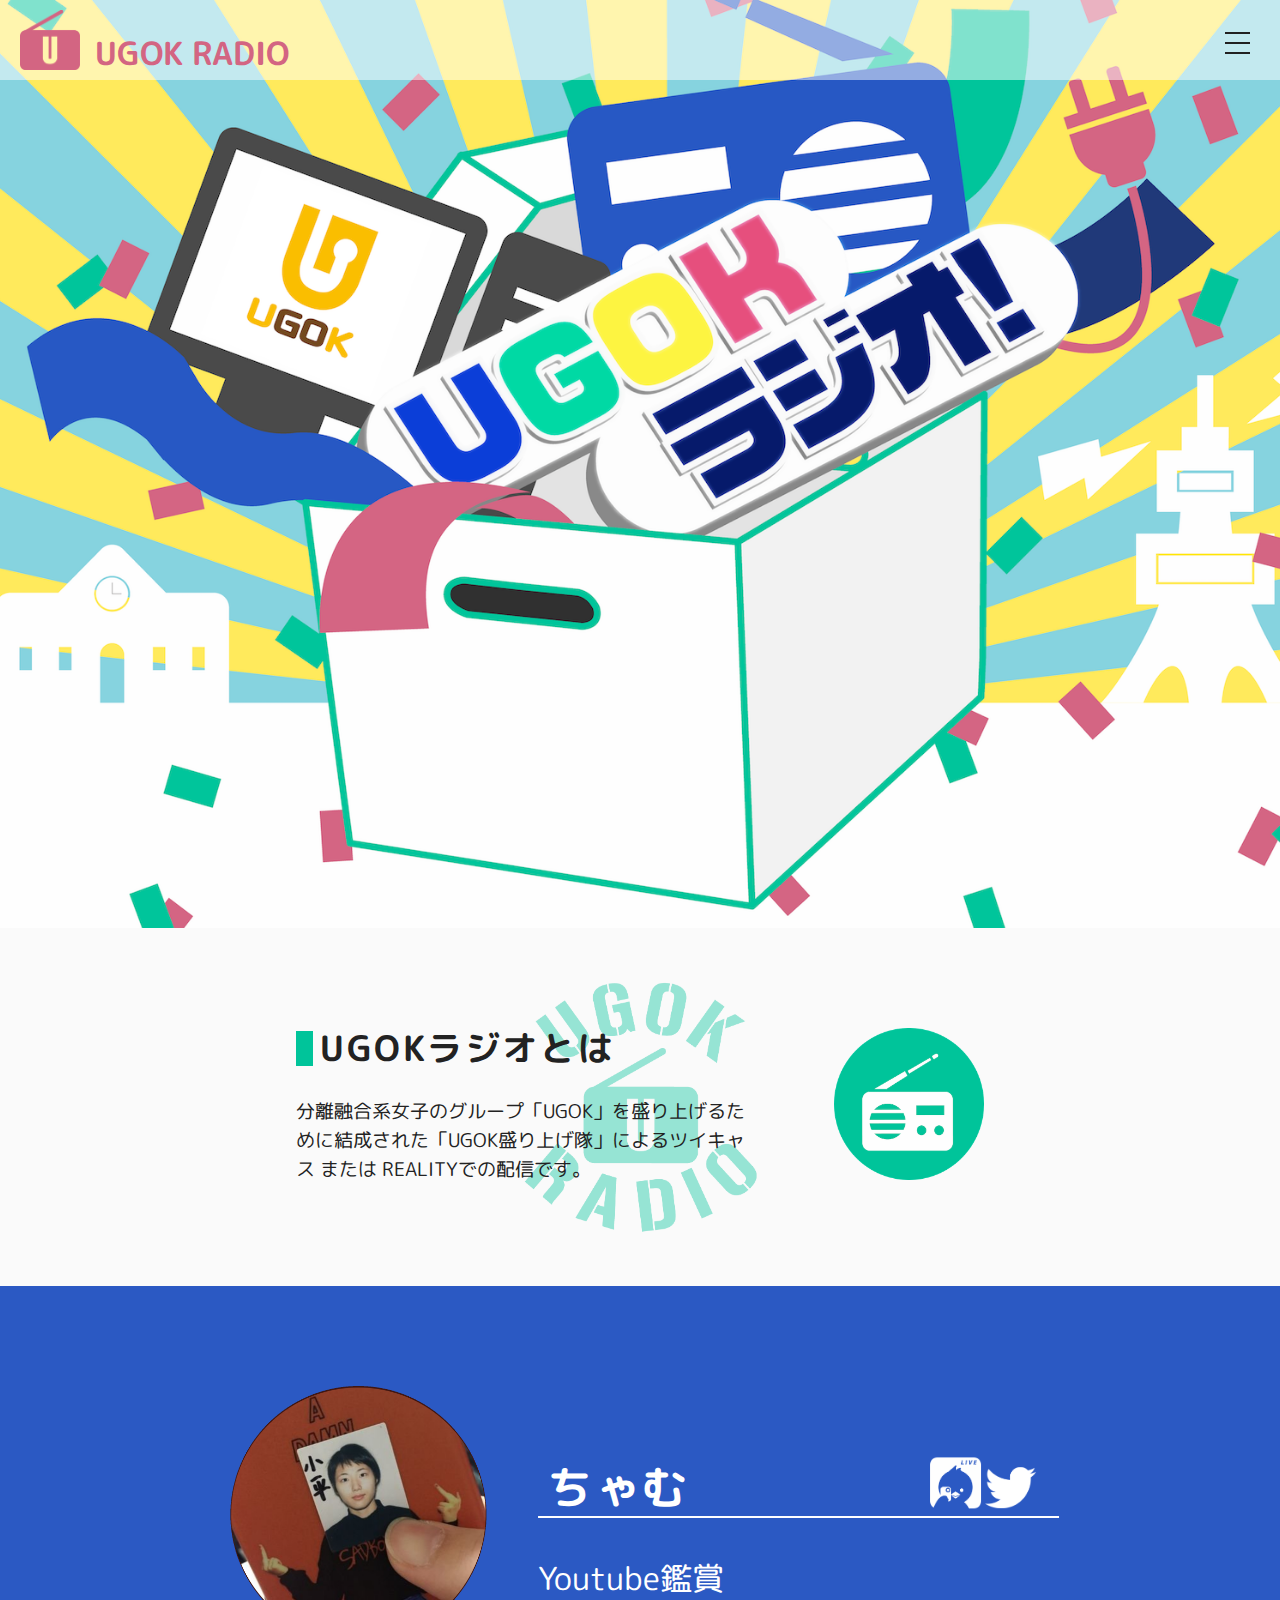
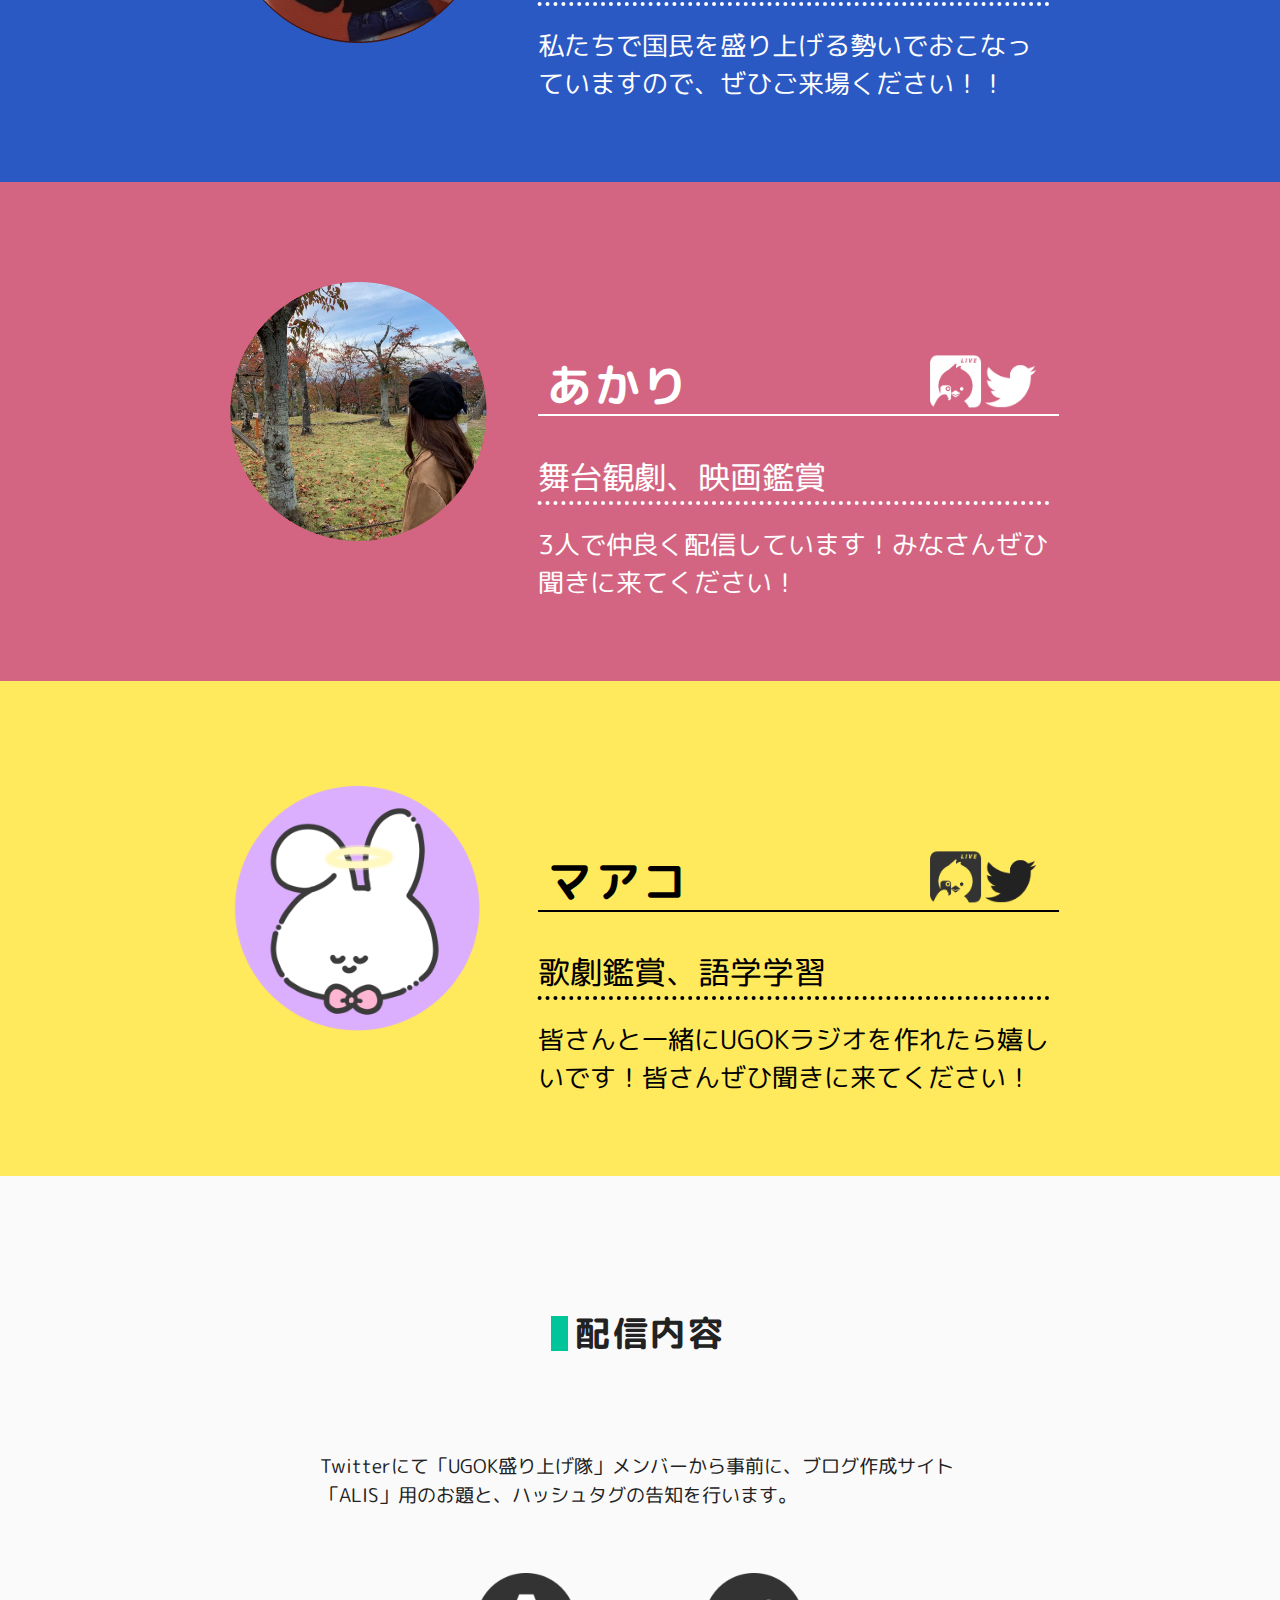
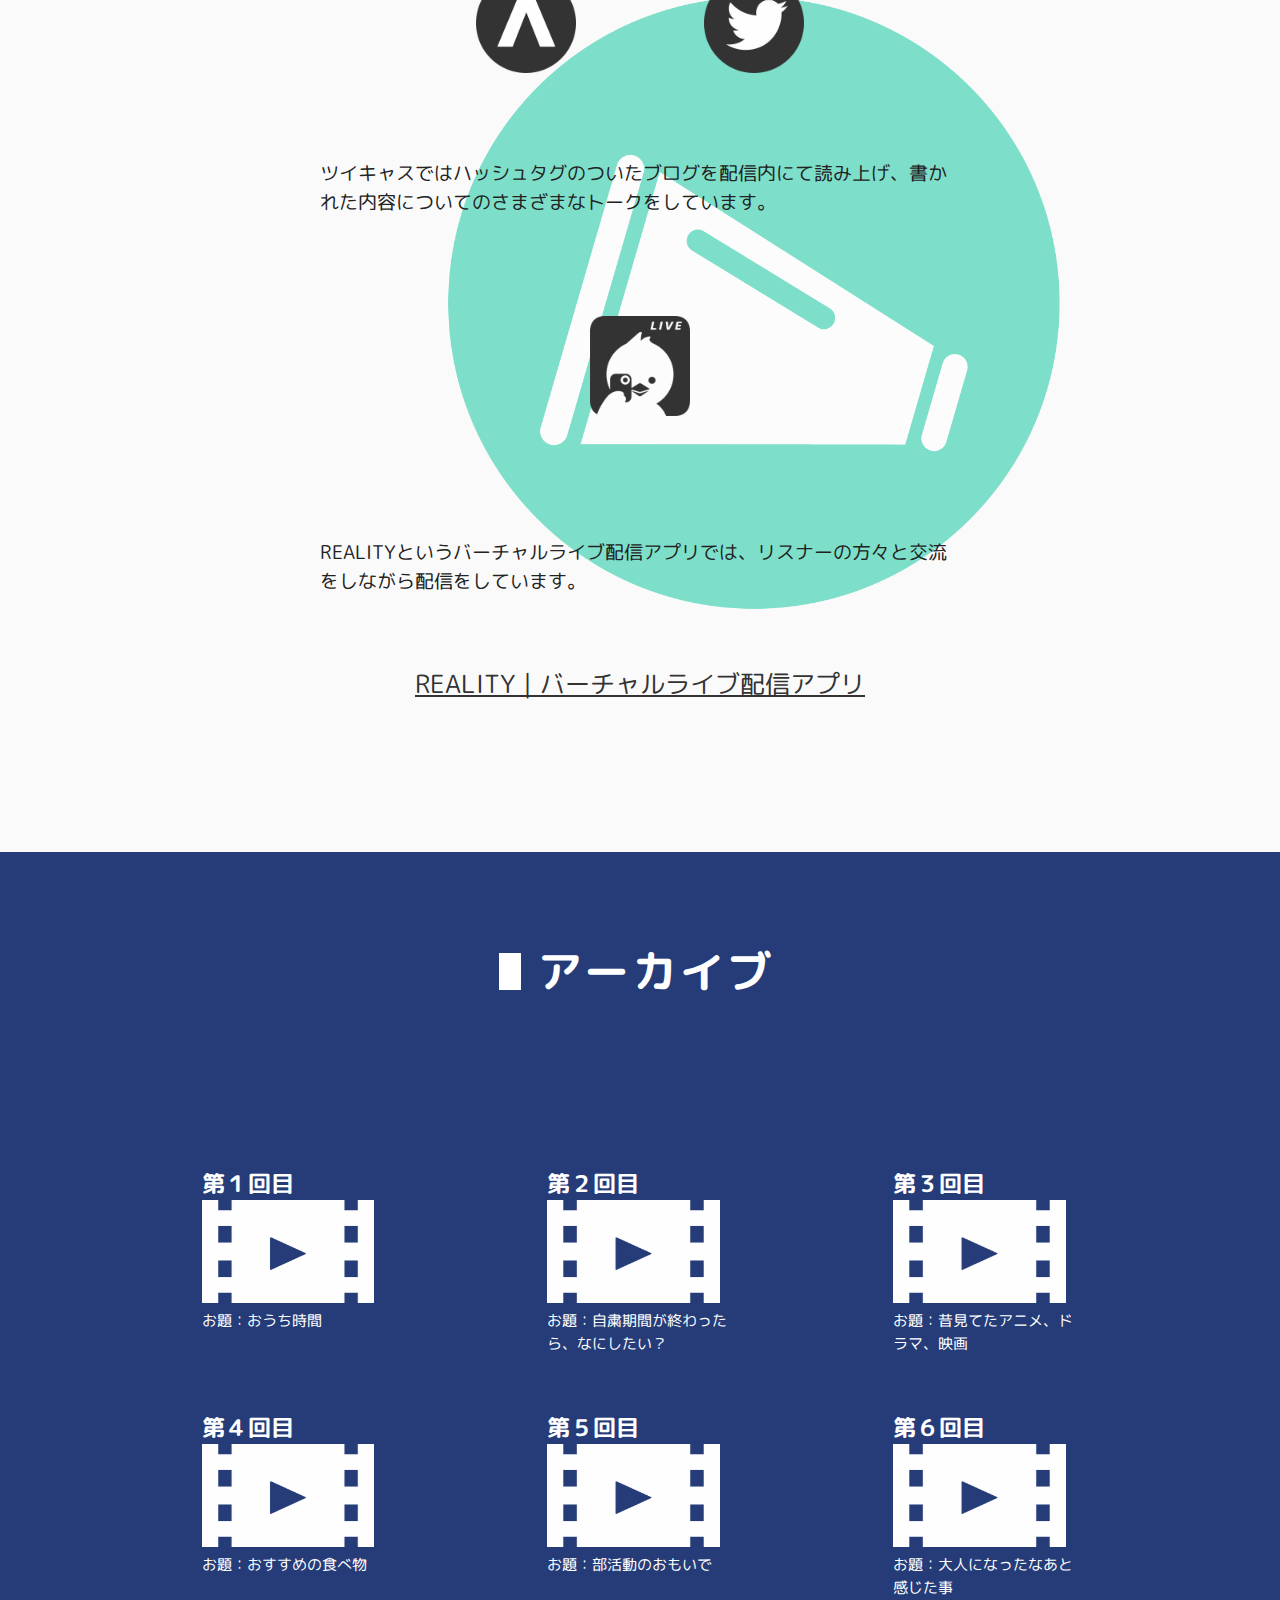
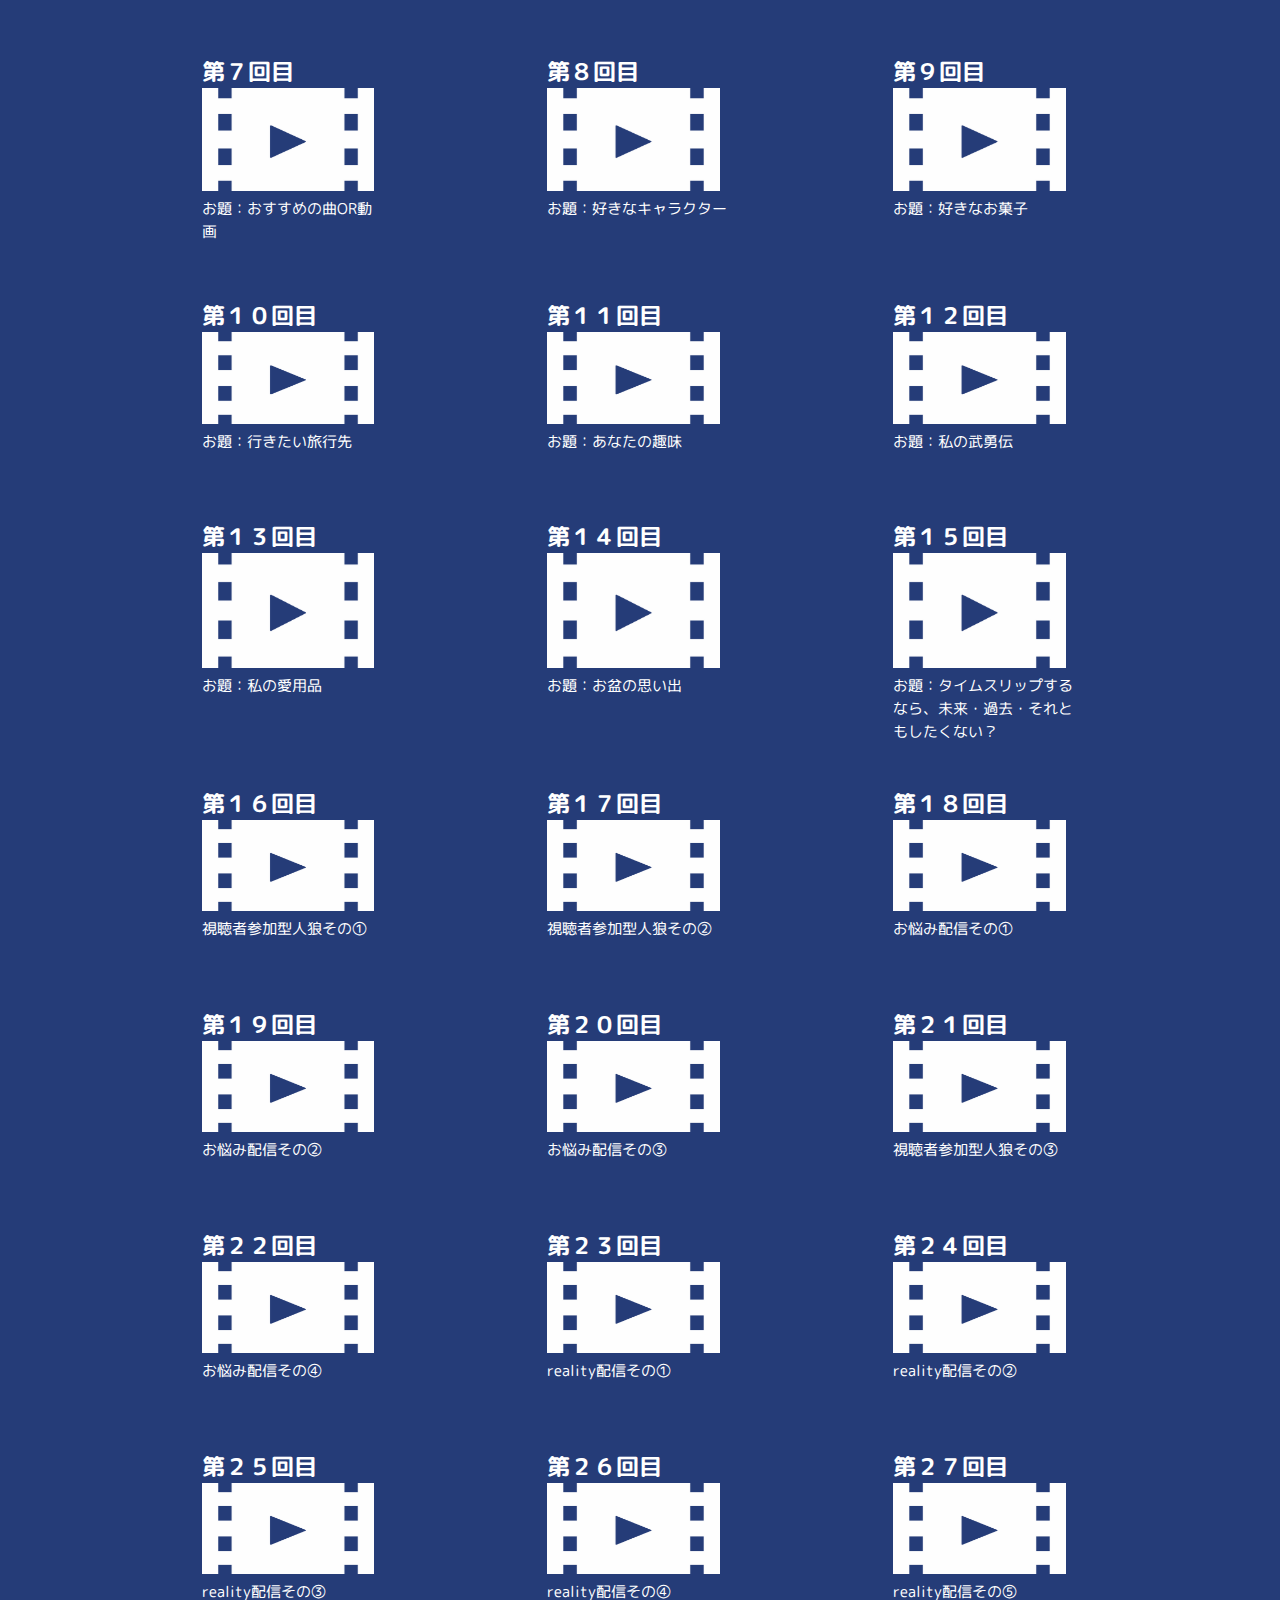
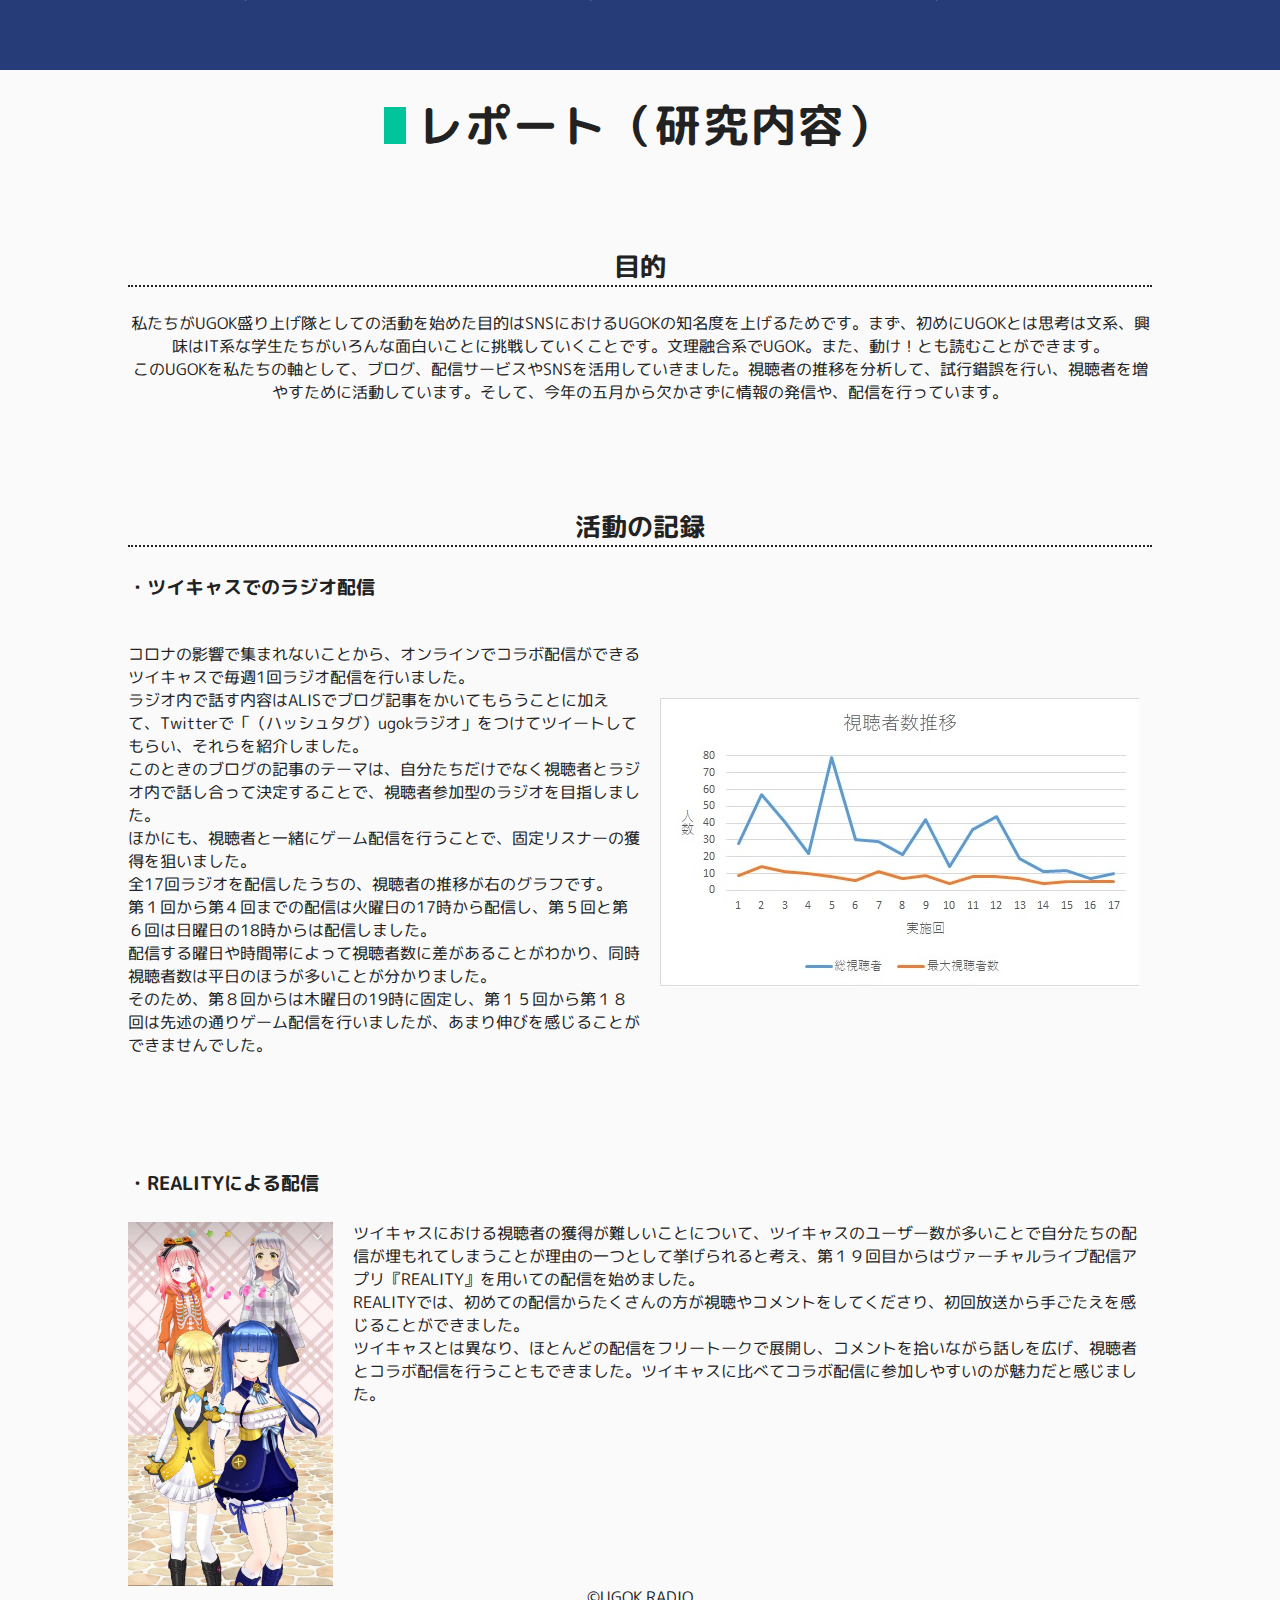
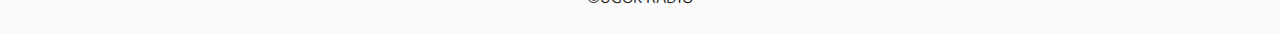
==== ugok-radio/index.html @ ed125e03 "ラジオいれます！" ====
<!DOCTYPE html>
<html>

<head>
    <title>UGOK RADIO</title>
    <meta charset="UTF-8">
    <meta name="viewport" content="width=device-width, initial-scale=1">
    <link rel="stylesheet" href="css/style.css">
</head>

<body>
    <div class="top">

        <header class="page-header" id="head">
            <nav id="hamnav">
                <ul class="hamul">
                    <li class="hamli"><a href="#what" name="what" id="hamone">UGOKラジオとは</a></li>
                    <li class="hamli"><a href="#member" name="member" id="hamtwo">自己紹介</a></li>
                    <li class="hamli"> <a href="#contents" name="contents" id="hamthree">配信内容</a></li>
                    <li class="hamli"><a href="#archive" name="archive" id="hamfour">アーカイブ</a></li>
                    <li class="hamli"><a href="#report" name="report" id="report">レポート（研究内容）</a></li>
                </ul>
            </nav>
            <div class="hamburger" id="js_hamburger">
                <span class="hamburger_line hamburger_line1"></span>
                <span class="hamburger_line hamburger_line2"></span>
                <span class="hamburger_line hamburger_line3"></span>
            </div>


            <div class="logo"><img src="img/logo_u_pink.png" alt="UGOK RADIOアイコン"></div>
            <h1>UGOK RADIO</h1>
        </header>

    </div>

    <main>
        <div class="what" id="what">
            <div class="what_fcontainer">
                <div class="what_item">
                    <h2>UGOKラジオとは</h2>
                    <p>分離融合系女子のグループ「UGOK」を盛り上げるために結成された「UGOK盛り上げ隊」によるツイキャス または REALITYでの配信です。</p>
                </div>
                <a href="https://twitcasting.tv/ugok_radio" target="_blank">
                    <img src="img/radioicon.png">
                </a>
            </div>
        </div>

        <div class="member" id="member">

            <div class="chamu intro">
                <img class="icon" src="img/icon_chamu.png">
                <h2 class="name">ちゃむ</h2>
                <a href="https://twitcasting.tv/chamcham_0115/"><img class="twicasicon" src="img/twicasicon_white.png"></a>
                <a href="https://twitter.com/chamcham_0115"><img class="twittericon" src="img/twittericon_white.png"></a>
                <div class="hoby">Youtube鑑賞</div>
                <div class="word">
                    私たちで国民を盛り上げる勢いでおこなっていますので、ぜひご来場ください！！
                </div>
            </div>

            <div class="akari intro">
                <img class="icon" src="img/icon_akari.png">
                <h2 class="name">あかり</h2>
                <a href="https://twitcasting.tv/ugok_ringo"><img class="twicasicon" src="img/twicasicon_white.png"></a>
                <a href="https://twitter.com/ugok_ringo"><img class="twittericon" src="img/twittericon_white.png"></a>
                <div class="hoby">舞台観劇、映画鑑賞</div>
                <div class="word">
                    3人で仲良く配信しています！みなさんぜひ聞きに来てください！
                </div>
            </div>

            <div class="maako intro">
                <img class="icon" src="img/icon_maako.png">
                <h2 class="name">マアコ</h2>
                <a href="https://twitcasting.tv/77ugok"><img class="twicasicon" src="img/twicasicon_black.png"></a>
                <a href="https://twitter.com/77ugok"><img class="twittericon" src="img/twittericon_black.png"></a>
                <div class="hoby">歌劇鑑賞、語学学習</div>
                <div class="word">
                    皆さんと一緒にUGOKラジオを作れたら嬉しいです！皆さんぜひ聞きに来てください！
                </div>
            </div>

        </div>

        <div class="contents" id="contents">
            <h2>配信内容</h2>
            <p>
                Twitterにて「UGOK盛り上げ隊」メンバーから事前に、ブログ作成サイト「ALIS」用のお題と、ハッシュタグの告知を行います。
            </p>
            <div class="contants_f">
                <a href="https://alis.to/" target="_blank">
                    <img src="img/alisicon.png">
                </a>
                <a href="https://twitter.com/ugok_radio?s=20" target="_blank">
                    <img src="img/twittericon_round.png">
                </a>
            </div>
            <p>
                ツイキャスではハッシュタグのついたブログを配信内にて読み上げ、書かれた内容についてのさまざまなトークをしています。
            </p>
            <div class="contants_item">
                <a href="https://twitcasting.tv/ugok_radio" target="_blank">
                    <img src="img/twicasicon_black.png">
                </a>
            </div>
            <p>REALITYというバーチャルライブ配信アプリでは、リスナーの方々と交流をしながら配信をしています。</p>
            <div class="reality">
                <a href="https://reality.app/" target="_blank">REALITY｜バーチャルライブ配信アプリ</a>
            </div>
        </div>

        <!--ここからアーカイブ-->
        <div class="archive" id="archive">
            <div class="archive_h2_warp">
                <h2>アーカイブ</h2>
            </div>

            <div class="archive_container">
                <div class="archive_item">
                    <h4>第１回目</h4>
                    <a href="https://twitcasting.tv/chamcham_0115/movie/612233935" target="_blank" rel="noopener"><img src="img/archive.png"></a>
                    <p>お題：おうち時間</p>
                </div>
                <div class="archive_item">
                    <h4>第２回目</h4>
                    <a href="https://twitcasting.tv/chamcham_0115/movie/614172351" target="_blank" rel="noopener"><img src="img/archive.png"></a>
                    <p>お題：自粛期間が終わったら、なにしたい？</p>
                </div>
                <div class="archive_item">
                    <h4>第３回目</h4>
                    <a href="https://twitcasting.tv/chamcham_0115/movie/616013643" target="_blank" rel="noopener"><img src="img/archive.png"></a>
                    <p>お題：昔見てたアニメ、ドラマ、映画</p>
                </div>
            </div>

            <div class="archive_container">
                <div class="archive_item">
                    <h4>第４回目</h4>
                    <a href="https://twitcasting.tv/chamcham_0115/movie/617764414" target="_blank" rel="noopener"><img src="img/archive.png"></a>
                    <p>お題：おすすめの食べ物</p>
                </div>
                <div class="archive_item">
                    <h4>第５回目</h4>
                    <a href="https://twitcasting.tv/chamcham_0115/movie/620573010" target="_blank" rel="noopener"><img src="img/archive.png"></a>
                    <p>お題：部活動のおもいで</p>
                </div>
                <div class="archive_item">
                    <h4>第６回目</h4>
                    <a href="https://twitcasting.tv/chamcham_0115/movie/622145153" target="_blank" rel="noopener"><img src="img/archive.png"></a>
                    <p>お題：大人になったなあと感じた事</p>
                </div>
            </div>

            <div class="archive_container">
                <div class="archive_item">
                    <h4>第７回目</h4>
                    <a href="https://twitcasting.tv/chamcham_0115/movie/624434124" target="_blank" rel="noopener"><img src="img/archive.png"></a>
                    <p>お題：おすすめの曲OR動画</p>
                </div>
                <div class="archive_item">
                    <h4>第８回目</h4>
                    <a href="https://twitcasting.tv/chamcham_0115/movie/625877665" target="_blank" rel="noopener"><img src="img/archive.png"></a>
                    <p>お題：好きなキャラクター</p>
                </div>
                <div class="archive_item">
                    <h4>第９回目</h4>
                    <a href="https://twitcasting.tv/ugok_radio/movie/627305973" target="_blank" rel="noopener"><img src="img/archive.png"></a>
                    <p>お題：好きなお菓子</p>
                </div>
            </div>

            <div class="archive_container">
                <div class="archive_item">
                    <h4>第１０回目</h4>
                    <a href="https://twitcasting.tv/ugok_radio/movie/628722956" target="_blank" rel="noopener"><img src="img/archive.png"></a>
                    <p>お題：行きたい旅行先</p>
                </div>
                <div class="archive_item">
                    <h4>第１１回目</h4>
                    <a href="https://twitcasting.tv/ugok_radio/movie/630120996" target="_blank" rel="noopener"><img src="img/archive.png"></a>
                    <p>お題：あなたの趣味</p>
                </div>
                <div class="archive_item">
                    <h4>第１２回目</h4>
                    <a href="https://twitcasting.tv/ugok_radio/movie/631556213" target="_blank" rel="noopener"><img src="img/archive.png"></a>
                    <p>お題：私の武勇伝</p>
                </div>
            </div>

            <div class="archive_container">
                <div class="archive_item">
                    <h4>第１３回目</h4>
                    <a href="https://twitcasting.tv/ugok_radio/movie/632964926" target="_blank" rel="noopener"><img src="img/archive.png"></a>
                    <p>お題：私の愛用品</p>
                </div>
                <div class="archive_item">
                    <h4>第１４回目</h4>
                    <a href="https://twitcasting.tv/ugok_radio/movie/634448737" target="_blank" rel="noopener"><img src="img/archive.png"></a>
                    <p>お題：お盆の思い出</p>
                </div>
                <div class="archive_item">
                    <h4>第１５回目</h4>
                    <a href="https://twitcasting.tv/ugok_radio/movie/635870298" target="_blank" rel="noopener"><img src="img/archive.png"></a>
                    <p>お題：タイムスリップするなら、未来・過去・それともしたくない？</p>
                </div>
            </div>
            <div class="archive_container">
                <div class="archive_item">
                    <h4>第１６回目</h4>
                    <a href="https://twitcasting.tv/ugok_radio/movie/637216272" target="_blank" rel="noopener"><img src="img/archive.png"></a>
                    <p>視聴者参加型人狼その①</p>
                </div>
                <div class="archive_item">
                    <h4>第１７回目</h4>
                    <a href="https://twitcasting.tv/ugok_radio/movie/637220965" target="_blank" rel="noopener"><img src="img/archive.png"></a>
                    <p>視聴者参加型人狼その②</p>
                </div>
                <div class="archive_item">
                    <h4>第１８回目</h4>
                    <a href="https://twitcasting.tv/ugok_radio/movie/638537125" target="_blank" rel="noopener"><img src="img/archive.png"></a>
                    <p>お悩み配信その①</p>
                </div>
            </div>
            <div class="archive_container">
                <div class="archive_item">
                    <h4>第１９回目</h4>
                    <a href="https://twitcasting.tv/ugok_radio/movie/638538210" target="_blank" rel="noopener"><img src="img/archive.png"></a>
                    <p>お悩み配信その②</p>
                </div>
                <div class="archive_item">
                    <h4>第２０回目</h4>
                    <a href="https://twitcasting.tv/ugok_radio/movie/638539300" target="_blank" rel="noopener"><img src="img/archive.png"></a>
                    <p>お悩み配信その③</p>
                </div>
                <div class="archive_item">
                    <h4>第２１回目</h4>
                    <a href="https://twitcasting.tv/ugok_radio/movie/639832886" target="_blank" rel="noopener"><img src="img/archive.png"></a>
                    <p>視聴者参加型人狼その③</p>
                </div>
            </div>
            <div class="archive_container">
                <div class="archive_item">
                    <h4>第２２回目</h4>
                    <a href="https://twitcasting.tv/ugok_radio/movie/639834279" target="_blank" rel="noopener"><img src="img/archive.png"></a>
                    <p>お悩み配信その④</p>
                </div>
                <div class="archive_item">
                    <h4>第２３回目</h4>
                    <a href="https://twitcasting.tv/ugok_radio/movie/642396429" target="_blank" rel="noopener"><img src="img/archive.png"></a>
                    <p>reality配信その①</p>
                </div>
                <div class="archive_item">
                    <h4>第２４回目</h4>
                    <a href="https://twitcasting.tv/ugok_radio/movie/642429434" target="_blank" rel="noopener"><img src="img/archive.png"></a>
                    <p>reality配信その②</p>
                </div>
            </div>
            <div class="archive_container">
                <div class="archive_item">
                    <h4>第２５回目</h4>
                    <a href="https://twitcasting.tv/ugok_radio/movie/642432511" target="_blank" rel="noopener"><img src="img/archive.png"></a>
                    <p>reality配信その③</p>
                </div>
                <div class="archive_item">
                    <h4>第２６回目</h4>
                    <a href="https://twitcasting.tv/ugok_radio/movie/644932415" target="_blank" rel="noopener"><img src="img/archive.png"></a>
                    <p>reality配信その④</p>
                </div>
                <div class="archive_item">
                    <h4>第２７回目</h4>
                    <a href="https://twitcasting.tv/ugok_radio/movie/644935510" target="_blank" rel="noopener"><img src="img/archive.png"></a>
                    <p>reality配信その⑤</p>
                </div>
            </div>
            <!--ここからアーカイブ追加-->
            <!--
      <div class="archive_container">
        <div class="archive_item">
          <h4>第n回目</h4>
          <a href="アーカイブのURL"　target="_blank" rel="noopener"><img src="img/archive.png"></a>
          <p>お題：お題名</p>
          <h4>第n+1回目</h4>
          <a href="アーカイブのURL"　target="_blank" rel="noopener"><img src="img/archive.png"></a>
          <p>お題：お題名</p>
        </div>
				-->
            <!--アーカイブ３つ毎に<div class="archive_container"></div>で囲う-->

        </div>


        <div class="report" id="report">
            <div class="report_item"><h2>レポート（研究内容）</h2>
            </div>

        <h3>目的</h3>
        <p class="mokuteki">私たちがUGOK盛り上げ隊としての活動を始めた目的はSNSにおけるUGOKの知名度を上げるためです。まず、初めにUGOKとは思考は文系、興味はIT系な学生たちがいろんな面白いことに挑戦していくことです。文理融合系でUGOK。また、動け！とも読むことができます。<br>このUGOKを私たちの軸として、ブログ、配信サービスやSNSを活用していきました。視聴者の推移を分析して、試行錯誤を行い、視聴者を増やすために活動しています。そして、今年の五月から欠かさずに情報の発信や、配信を行っています。</p>
        
        <h3>活動の記録</h3>
        <div class="kiroku_1">
        <h4>・ツイキャスでのラジオ配信</h4>
        <p class="tuikyashu">コロナの影響で集まれないことから、オンラインでコラボ配信ができるツイキャスで毎週1回ラジオ配信を行いました。<br>ラジオ内で話す内容はALISでブログ記事をかいてもらうことに加えて、Twitterで「（ハッシュタグ）ugokラジオ」をつけてツイートしてもらい、それらを紹介しました。<br>このときのブログの記事のテーマは、自分たちだけでなく視聴者とラジオ内で話し合って決定することで、視聴者参加型のラジオを目指しました。<br>ほかにも、視聴者と一緒にゲーム配信を行うことで、固定リスナーの獲得を狙いました。<br>全17回ラジオを配信したうちの、視聴者の推移が右のグラフです。<br>第１回から第４回までの配信は火曜日の17時から配信し、第５回と第６回は日曜日の18時からは配信しました。<br>配信する曜日や時間帯によって視聴者数に差があることがわかり、同時視聴者数は平日のほうが多いことが分かりました。<br>そのため、第８回からは木曜日の19時に固定し、第１５回から第１８回は先述の通りゲーム配信を行いましたが、あまり伸びを感じることができませんでした。
</p>
<img class="graph" src="img/%E8%A6%96%E8%81%B4%E8%80%85%E6%95%B0%E6%8E%A8%E7%A7%BB.jpg">
        </div>    
        
        <div class="kiroku_2">
        <h4>・REALITYによる配信</h4>
            <img class="avatar" src="img/Reality.jpg">
        <p>ツイキャスにおける視聴者の獲得が難しいことについて、ツイキャスのユーザー数が多いことで自分たちの配信が埋もれてしまうことが理由の一つとして挙げられると考え、第１９回目からはヴァーチャルライブ配信アプリ『REALITY』を用いての配信を始めました。<br>REALITYでは、初めての配信からたくさんの方が視聴やコメントをしてくださり、初回放送から手ごたえを感じることができました。<br>ツイキャスとは異なり、ほとんどの配信をフリートークで展開し、コメントを拾いながら話しを広げ、視聴者とコラボ配信を行うこともできました。ツイキャスに比べてコラボ配信に参加しやすいのが魅力だと感じました。</p>
            </div>
    </div>
    </main>

    <footer>©UGOK RADIO</footer>

    <script src="js/hamburgerMenu.js"></script>
</body>

</html>
---- ugok-radio/css/style.css ----
@charset "UTF-8";
@import url('https://fonts.googleapis.com/css2?family=M+PLUS+Rounded+1c:wght@400&display=swap');

body {
  width: 100%;
  padding: 0;
  margin: 0;
  background-color: #fafafa;
  overflow-x: hidden;
  font-family: 'M PLUS Rounded 1c', sans-serif;
  color: #222;
}

header {
  display: fixed;
  left: 0;
  top: 0;
  width: 100%;
  height: 80px;
  z-index: 400;
  background-color: rgba(255, 255, 255, .5);
}

#hamnav {
  position: fixed;
  right: -320px;
  top: 0;
  width: 300px;
  height: 100vh;
  padding-top: 40px;
  background-color: rgba(255, 255, 255, .8);
  transition: all .5s;
  z-index: 500;
}

.hamul {
  width: 500px;
  margin: 0;
  padding: 15px;
  list-style: none;
}

.hamli {
  padding: 0 5px;
}

.hamli a {
  display: block;
  padding: 15px 0;
  border-bottom: 1px solid #eee;
  text-decoration: none;
  color: #222;
  margin-top: 20px;
}

h1 {
  position: absolute;
  top: 30px;
  left: 95px;
  font-size: 2em;
  margin: 0;
  color: #d36582;
  z-index: 300;
}

.logo img {
  position: absolute;
  top: 0;
  left: 20px;
  width: 60px;
  height: 60px;
  padding-top: 10px;
  z-index: 200;
}

/*タブレット・スマホ用ヘッダー*/
.phone {
  display: none;
  background-color: transparent;
}



/* ハンバーガー部分記述 */


.hamburger {
  position: fixed;
  top: 13px;
  right: 0;
  padding: 0px;
  width: 50px;
  height: 50px;
  cursor: pointer;
  margin: 5px;
  transition: all .5s ease-out 0s;
  z-index: 600;
}

.hamburger_line {
  position: absolute;
  left: 0px;
  margin-top: 14px;
  width: 25px;
  height: 2px;
  transition: all .6s;
  background-color: #222;
}

.hamburger_line2 {
  margin-top: 24px;
  opacity: 1;
}

.hamburger_line3 {
  margin-top: 34px;
}

/* ハンバーガーが押されたとき */

.nav_open #hamnav {
  right: 0;
}

.nav_open .hamburger_line1 {
  top: 10px;
  transform: rotate(-45deg);
}

.nav_open .hamburger_line2 {
  opacity: 0;
  left: 30px;
}

.nav_open .hamburger_line3 {
  transform: rotate(45deg);
  top: -10px;
}

h2 {
  font-size: 3.5vw;
  letter-spacing: .2vw;
  height: 2.9vw;
  line-height: 2.9vw;
  padding-left: .2em;
  border-left: solid .5em;
}


/*UGOKラジオとは*/
.what {
  padding: 50px 100px;
  width: 60%;
  margin: 50px auto;
  background-image: url(../img/what_back.png);
  background-size: contain;
  background-position: center;
  background-repeat: no-repeat;
}

.what_item {
  width: 60%;
  margin-right: 10%;
}

.what h2 {
  margin: 0;
  margin-bottom: 30px;
  height: 2.7vw;
  line-height: 2.7vw;
  font-size: 2.7vw;
  border-color: #00c49a;
}

.what_fcontainer {
  display: flex;
  flex-wrap: nowrap;
  justify-content: center;
  align-items: center;
}

.what p {
  width: 100%;
  font-size: 1.5vw;
  margin: 15px 20px 0 0;
}

.what img {
  width: 150px;
}

.top {
  background: url(../img/top_pc.png) no-repeat center center;
  height: 928px;
  background-size: cover;
}


/*メンバー紹介*/

.intro {
  text-align: center;
}

.chamu {
  background-color: #2b59c3;
  width: 100%;
  color: white;
}

.akari {
  background-color: #d36582;
  width: 100%;
  color: white;
}

.maako {
  background-color: #ffe95c;
  width: 100%;
  color: black;
}

.twicasicon,
.twittericon {
  width: 4%;
  position: relative;
  left: 30%;
  transform: translate(-80%, -50%);
  top: -115px;
}

.twittericon {
  top: -120px;
}

.icon {
  width: 20%;
  position: relative;
  left: -20%;
  top: 100px;
  transform: translate(-10%);
}

.name {
  width: 40%;
  border-left: none;
  border-bottom: solid 2px white;
  text-align: left;
  margin: 0;
  padding-bottom: 10px;
  position: relative;
  left: 40%;
  transform: translate(5%);
  top: -80px;
}

.hoby {
  text-align: left;
  font-size: 2.5vw;
  width: 40%;
  position: relative;
  left: 50%;
  transform: translate(-20%);
  top: -100px;
  border-bottom: dotted 4px white;
}

.word {
  text-align: left;
  font-size: 2vw;
  width: 40%;
  position: relative;
  left: 50%;
  transform: translate(-20%);
  top: -80px;
}

.maako .name,
.maako .hoby {
  border-color: black;
}



/*配信内容*/
.contents {
  width: 50%;
  padding: 50px 100px;
  margin: 0 auto 30px auto;
  background-image: url(../img/contants_back.png);
  background-size: cover;
  background-position: right;
  background-repeat: no-repeat;
}

.contents h2 {
  width: 12vw;
  height: 2.7vw;
  line-height: 2.7vw;
  font-size: 2.7vw;
  margin: 90px auto 100px auto;
  border-color: #00c49a;
}

.contents p {
  width: 100%;
  font-size: 1.5vw;
  margin: 15px 20px 0 0;
}

.contents img {
  width: 100px;
}

.contants_f {
  display: flex;
  flex-wrap: nowrap;
  justify-content: center;
  align-items: center;
}

.contants_f a {
  margin: 10%;
}

.contants_item {
  text-align: center;
  padding: 100px 0;
}

.reality {
  margin: 70px 0;
  text-align: center;
}

.reality a {
  display: inline-block;
  color: #333;
  font-size: 25px;
  transition: .3s;
}

.reality img {
  width: 20px;
}

.reality a:hover {
  color: #00c49a;
}

/*アーカイブ*/
.archive {
  background-color: #253c78;
  color: #ffffff;
}

.archive_h2_warp {
  width: 22%;
  padding: 5%;
  margin: 0 34%;
}

.archive h2 {
  text-align: center;
  margin-bottom: 40%
}

.archive_container {
  display: flex;
  flex-direction: row;
  padding-bottom: 3%;
  margin-left: 9%;
  margin-right: 1%;
}

.archive_item {
  width: 30%;
}

.archive_item h4 {
  margin: 0 25%;
  font-size: 1.8vw;
}

.archive_item a {
  width: 0;
  height: 0;
  margin: 0 25%;
}

.archive_item img {
  width: 50%;
  height: 50%;
}

.archive_item img:hover {
  opacity: 0.5;
}

.archive_item p {
  margin: 0 22.5% 0 25%;
  font-size: 1.2vw;
}

/*レポート*/
.report {
    background-color: #fafafa;
    margin-right: 10%;
    margin-left: 10%;
}

.report_item {
    padding: 0 25%;
}

.report h2 {
    text-align: center;
  border-color: #00c49a;
    color: #222;
}

.report h3 {
    font-size: 2vw;
    margin-top: 10%;
    text-align: center;
    border-bottom: dotted 2px #222;
}

.report h4 {
    font-size: 1.5vw;
    color: #222;
}

.report p {
    color: #222;
}

.mokuteki {
    text-align: center;
}

.tuikyashu {
    margin-bottom:2%;
    width: 50%;
    float: left;
}

.graph {
    clear: both;
    margin: 7% 0 7% 2%;
}

.kiroku_1 {
    margin-bottom: 10%;
}

.avatar {
    margin-right: 2%;
    width: 20%;
    float: left;
}

.kiroku_2 p {
    margin-top: 0;
    margin-bottom: 2%;
    padding: 0 0 0 10%;
}


footer {
  clear: both;  
  text-align: center;
  margin: 25px;
}

@media only screen and (min-width: 320px) and (max-width: 767px) {

  /*ヘッダー部分*/
  .pc {
    display: none;
  }

  .phone {
    display: block;
  }

  #hamnav {
    width: 200px;
    height: 100vh;
  }

  .hamul {
    height: 150px;
  }

  .hamli a {
    font-size: 15px;
    line-height: 35px;
  }

  .top {
    margin-top: 0px;
    height: 300px;
  }

  .logo img {
    top: 0;
    left: 20px;
    width: 50px;
    height: 50px;
    padding-top: 10px;
  }

  h1 {
    top: 30px;
    left: 80px;
    font-size: 1.5em;
    margin: 0;
  }

  .top {
    background-image: url(../img/top_phone.png);
    height: 928px;
  }

  /*ugokラジオとは*/
  .what {
    margin: 10px auto;
  }

  .what h2 {
    font-size: 3.5vw;
    height: 3.5vw;
    line-height: 3.5vw;
  }
  
  .what p {
    font-size: 2.8vw;
  }
  
  .what a {
    width: 30%;
    text-align: right;
  }

  .what img {
    width: 100%;
  }

  /*メンバー紹介*/

  .intro {
    text-align: center;
  }

  .chamu {
    background-color: #2b59c3;
    width: 100%;
    color: white;
  }

  .akari {
    background-color: #d36582;
    width: 100%;
    color: white;
  }

  .maako {
    background-color: #ffe95c;
    width: 100%;
    color: black;
  }

  .twicasicon,
  .twittericon {
    width: 4%;
    position: relative;
    left: 30%;
    transform: translate(-80%, -50%);
    top: -70px;
  }

  .twittericon {
    top: -75px;
  }

  .icon {
    width: 20%;
    position: relative;
    left: -20%;
    top: 50px;
    transform: translate(-10%);
  }

  .name {
    width: 40%;
    border-left: none;
    border-bottom: solid 2px white;
    text-align: left;
    margin: 0;
    padding-bottom: 10px;
    position: relative;
    left: 40%;
    transform: translate(5%);
    top: -50px;
  }

  .hoby {
    text-align: left;
    font-size: 2.5vw;
    width: 40%;
    position: relative;
    left: 50%;
    transform: translate(-20%);
    top: -70px;
    border-bottom: dotted 4px white;
  }

  .word {
    text-align: left;
    font-size: 2vw;
    width: 40%;
    position: relative;
    left: 50%;
    transform: translate(-20%);
    top: -60px;
  }

  .maako .name,
  .maako .hoby {
    border-color: black;
  }

  /* 配信内容 */
  .contents {
    width: 80%;
    padding: 30px 50px;
    background-position: center;
  }
  
  .contents h2 {
    font-size: 3.5vw;
    width: 15vw;
    height: 3.5vw;
    line-height: 3.5vw;
    margin: 50px auto;
  }

  .contents p {
    font-size: 2.8vw;
  }
  
  /*アーカイブ*/

  .archive_container {
    padding-bottom: 5%;
    margin-left: 4%;
    margin-right: 0;
  }

  .archive_item {
    width: 32%;
  }

  .archive_item h4 {
    margin: 0 17.5%;
  }

  .archive_item a {
    margin: 0 17.5%;
  }

  .archive_item img {
    width: 20vw;
    height: 7vh;
  }

  .archive_item p {
    margin: 0 10% 0 16%;
  }
    
  /*レポート*/
.report_item {
    margin-top: 20%;
}

.report h4 {
    font-size: 2.5vw;
}

.report p {
    font-size: 2vw;
}

.tuikyashu {
    width: 100%;
    margin: 0;
    text-align: center;
}

.graph {
    width: 100%;
    margin: 6% 0;
}

.avatar {
    width: 35%;
    float: left;
}  

}
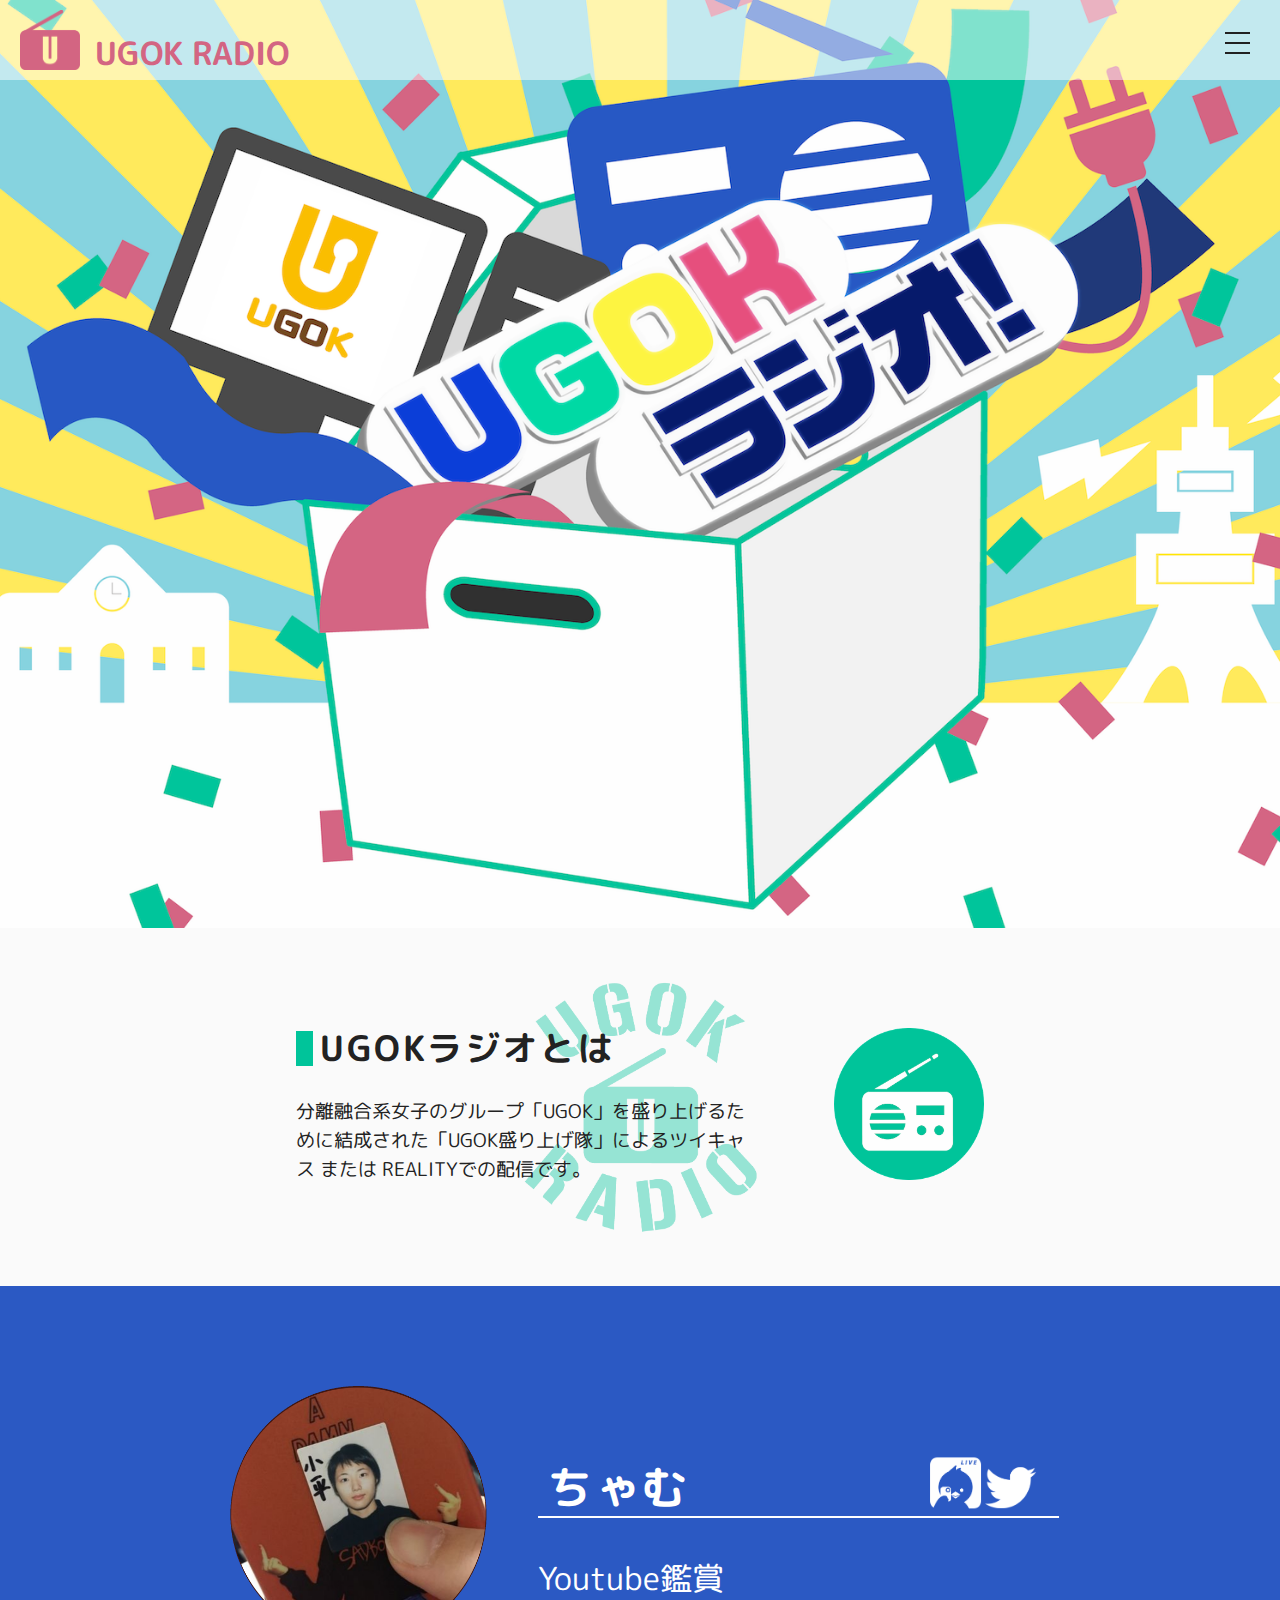
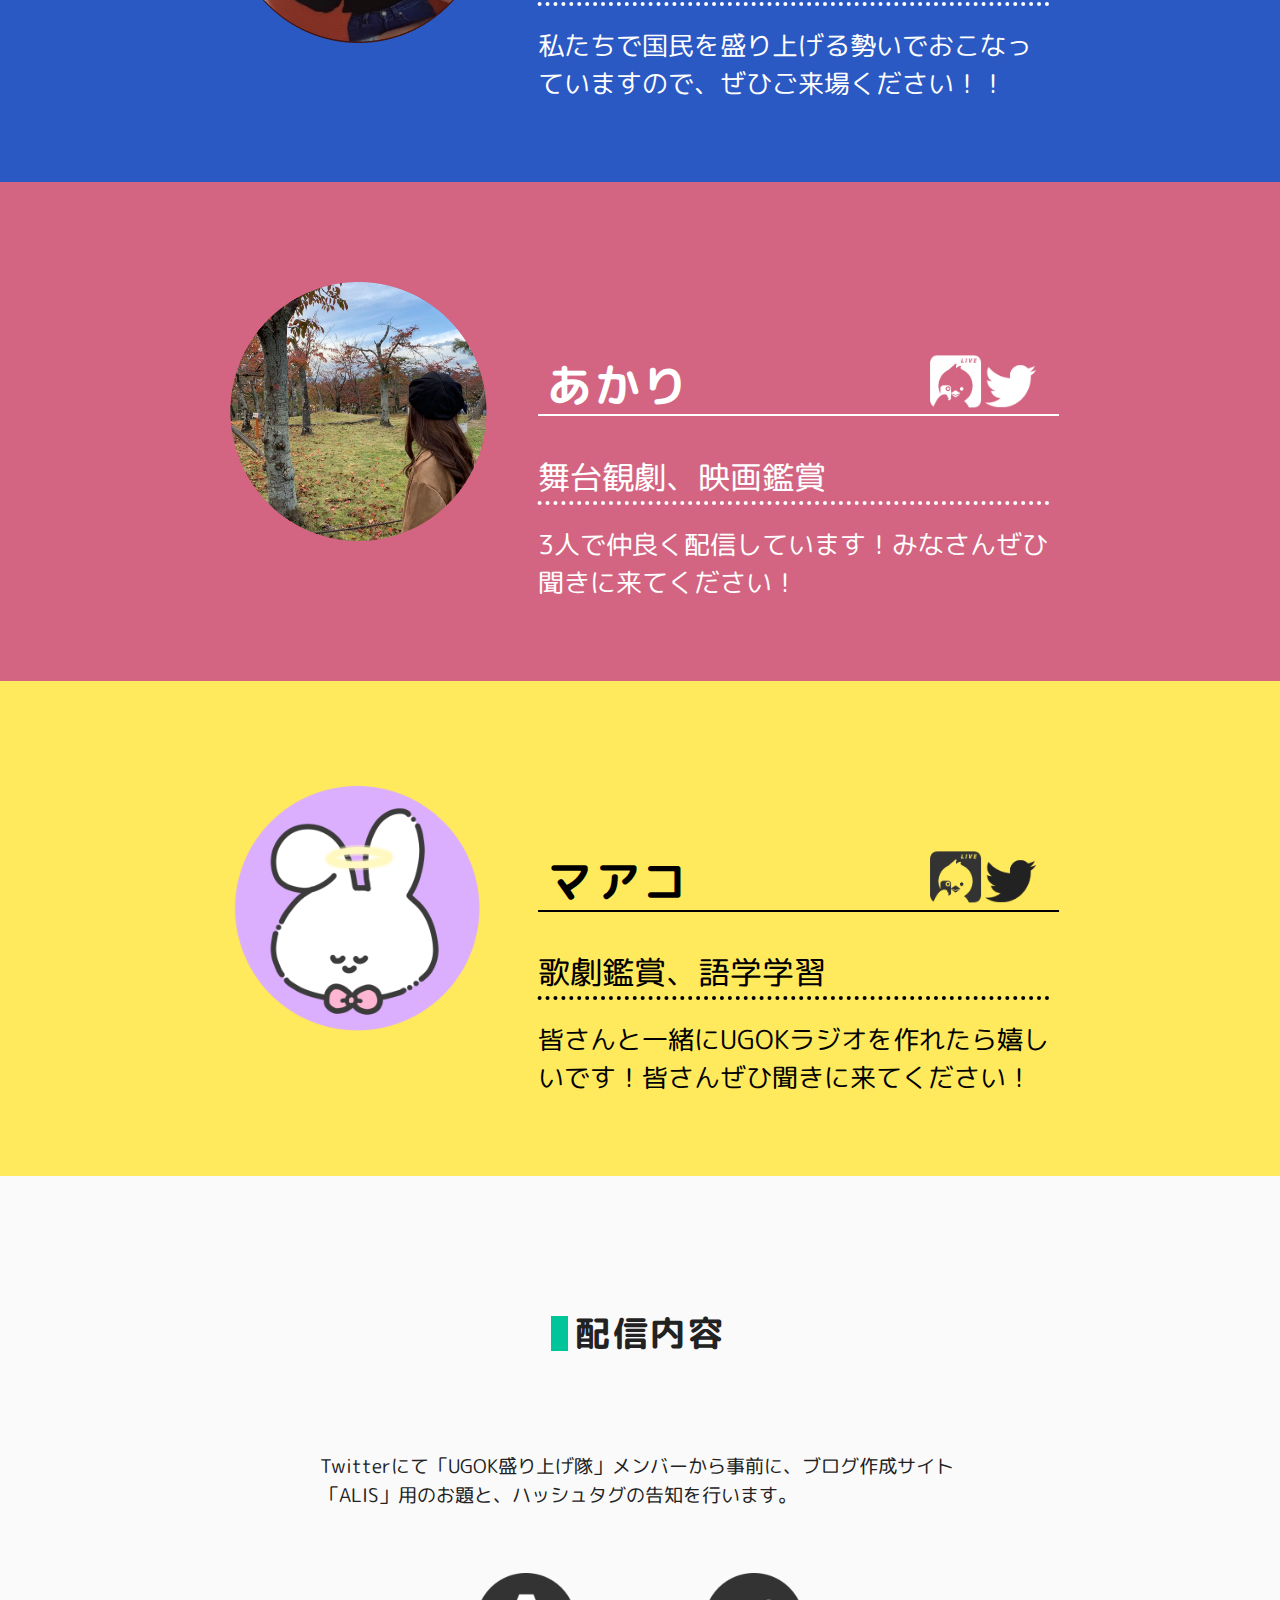
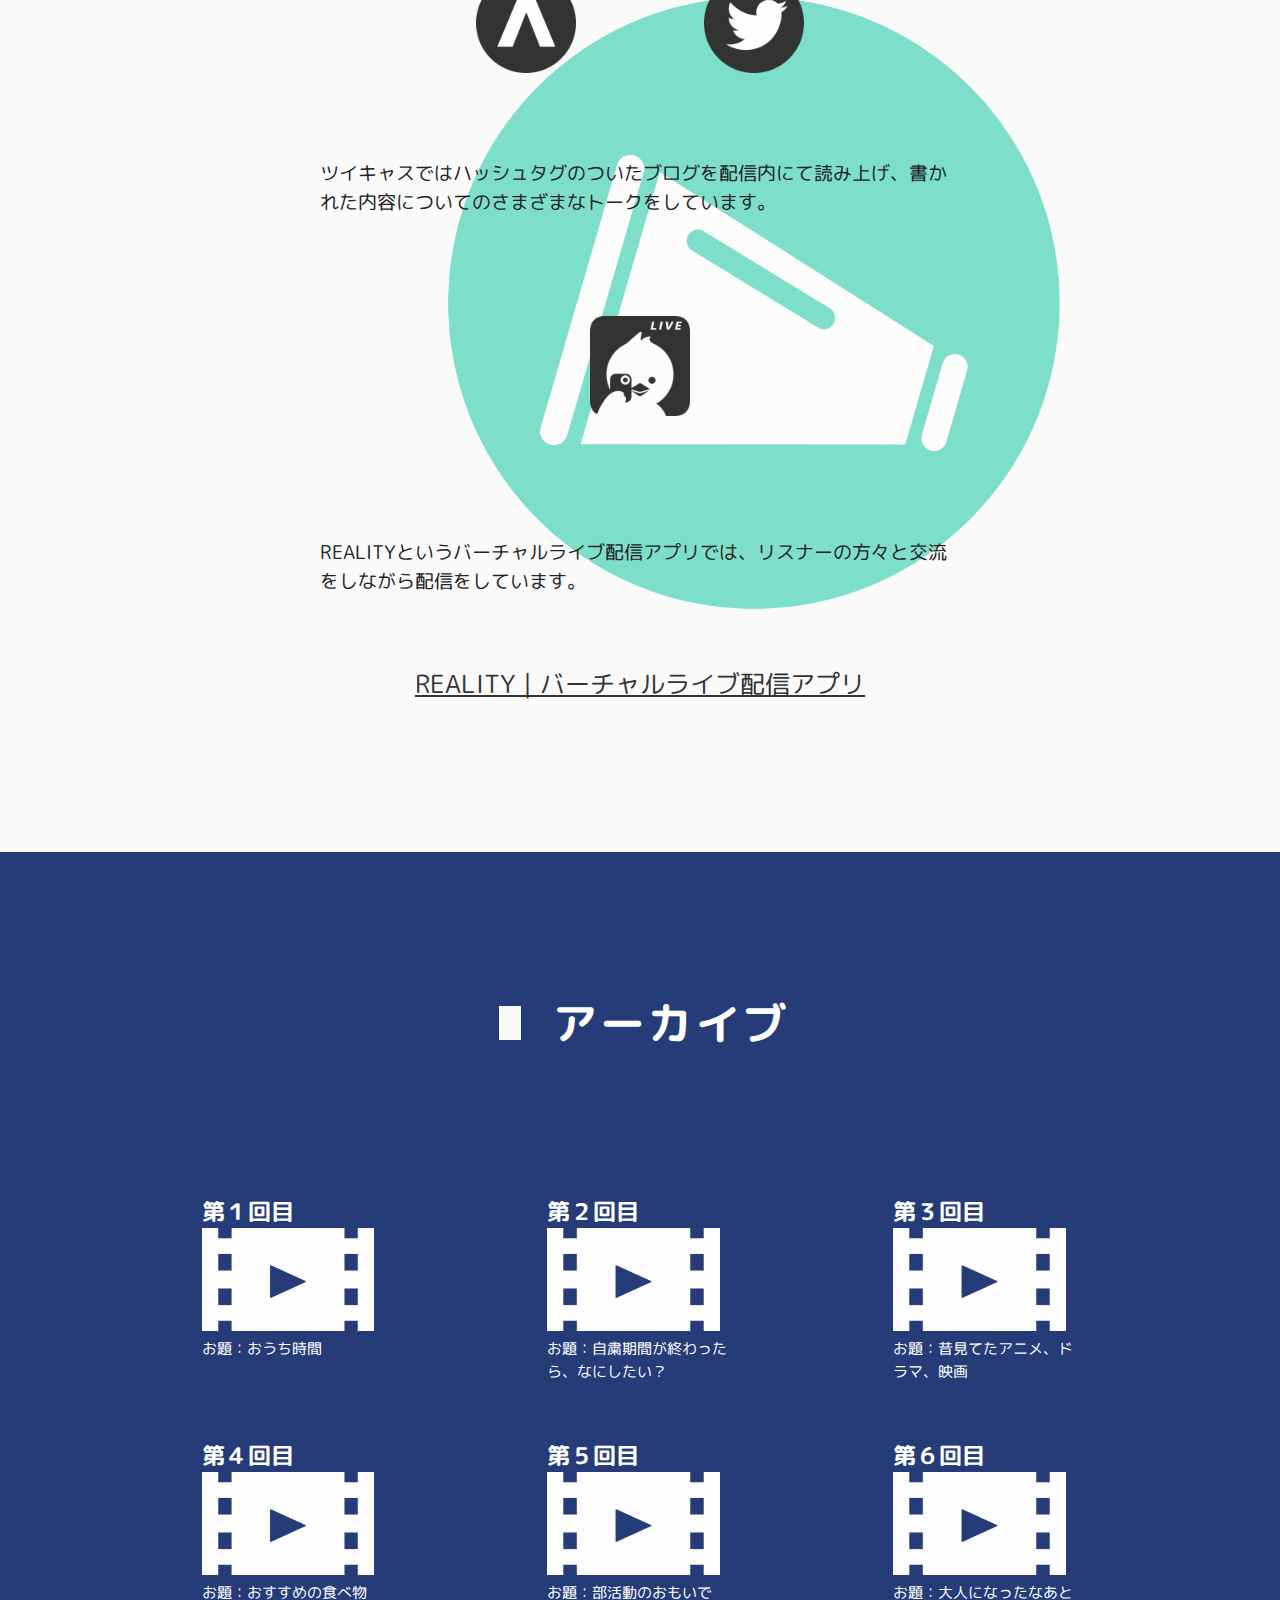
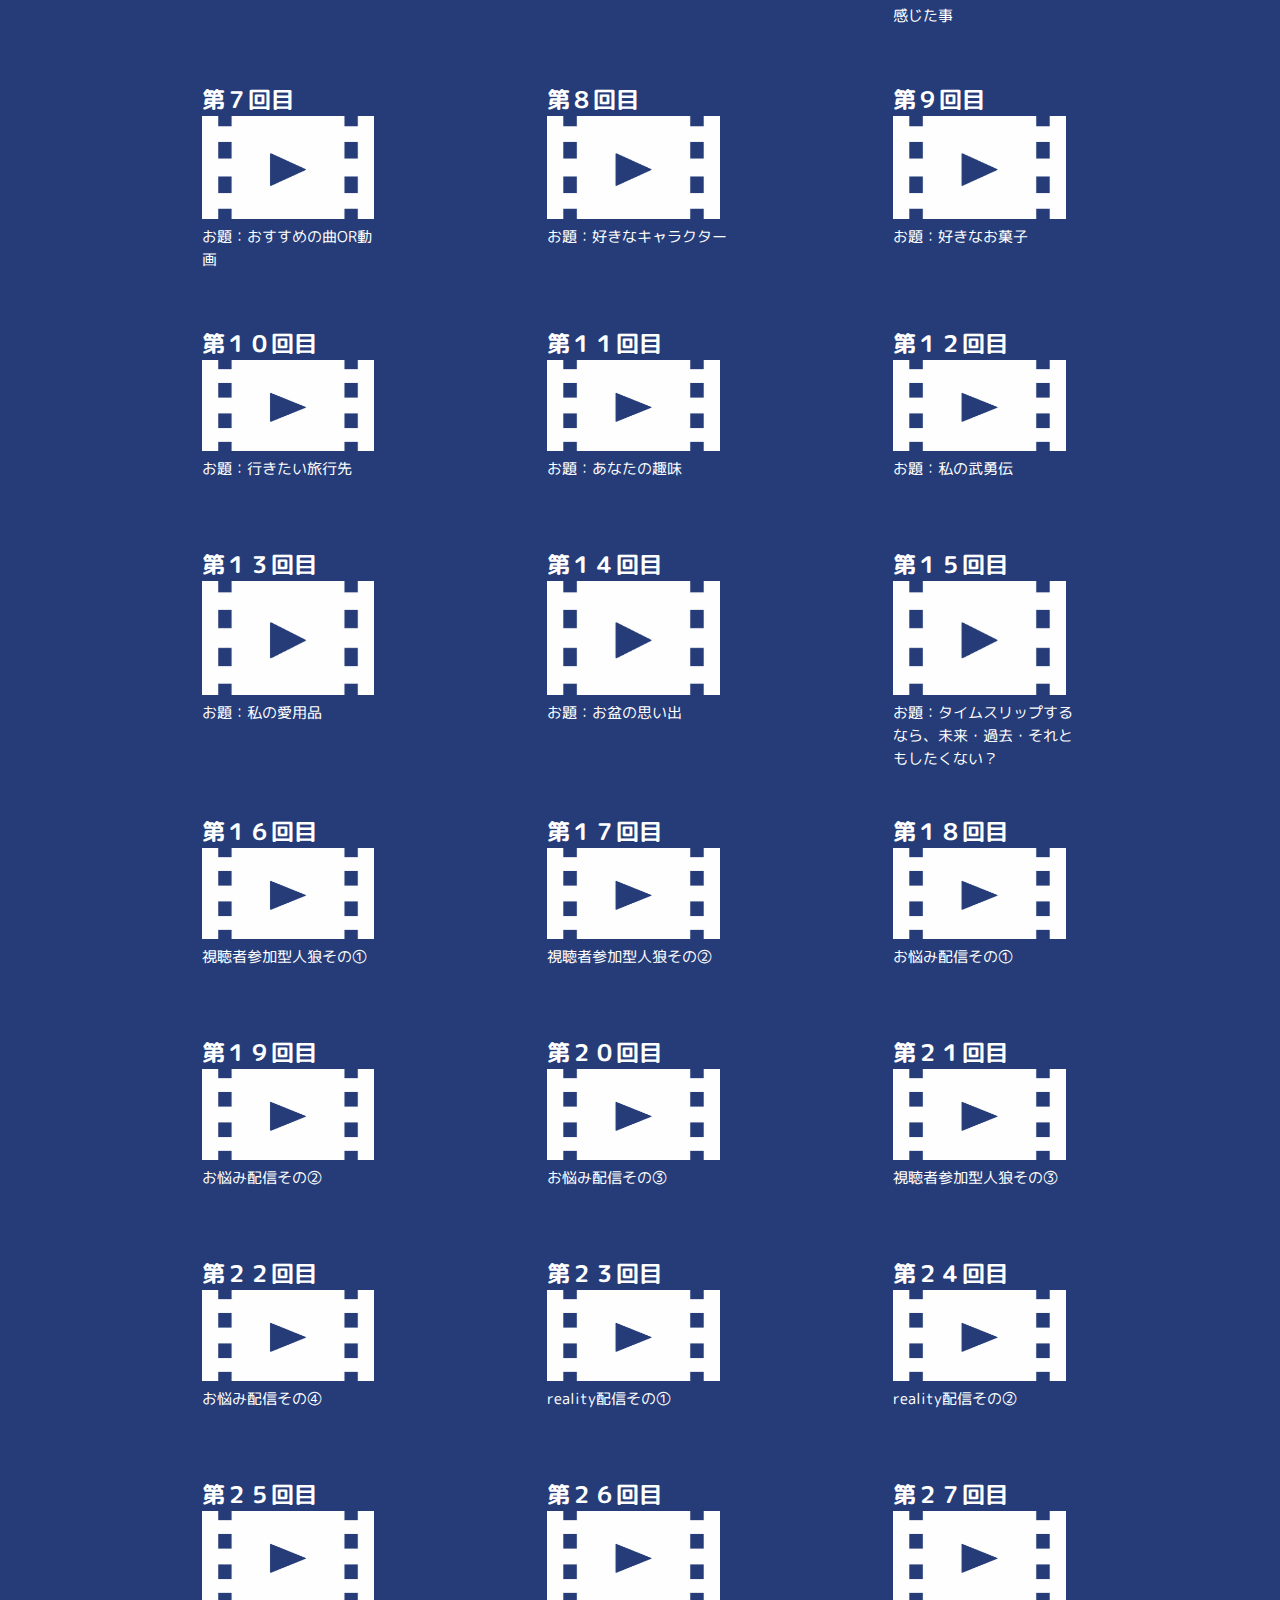
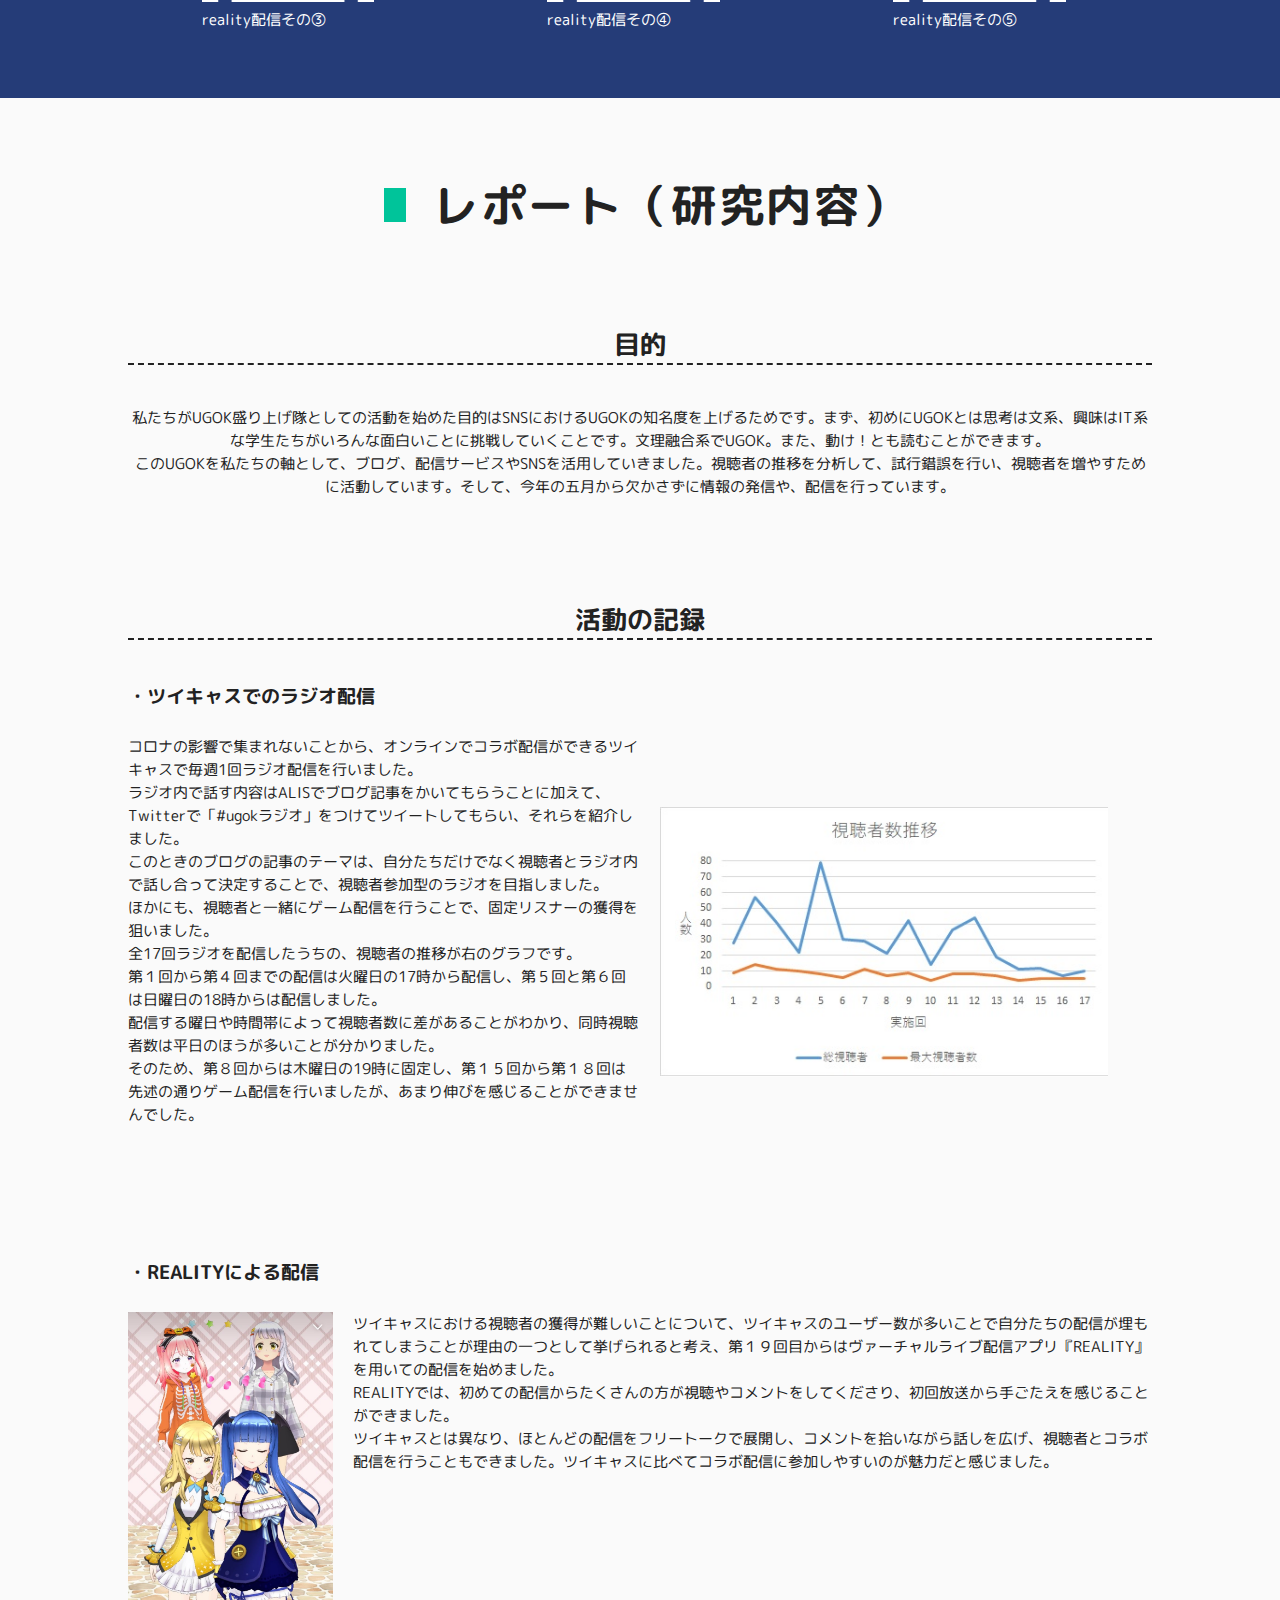
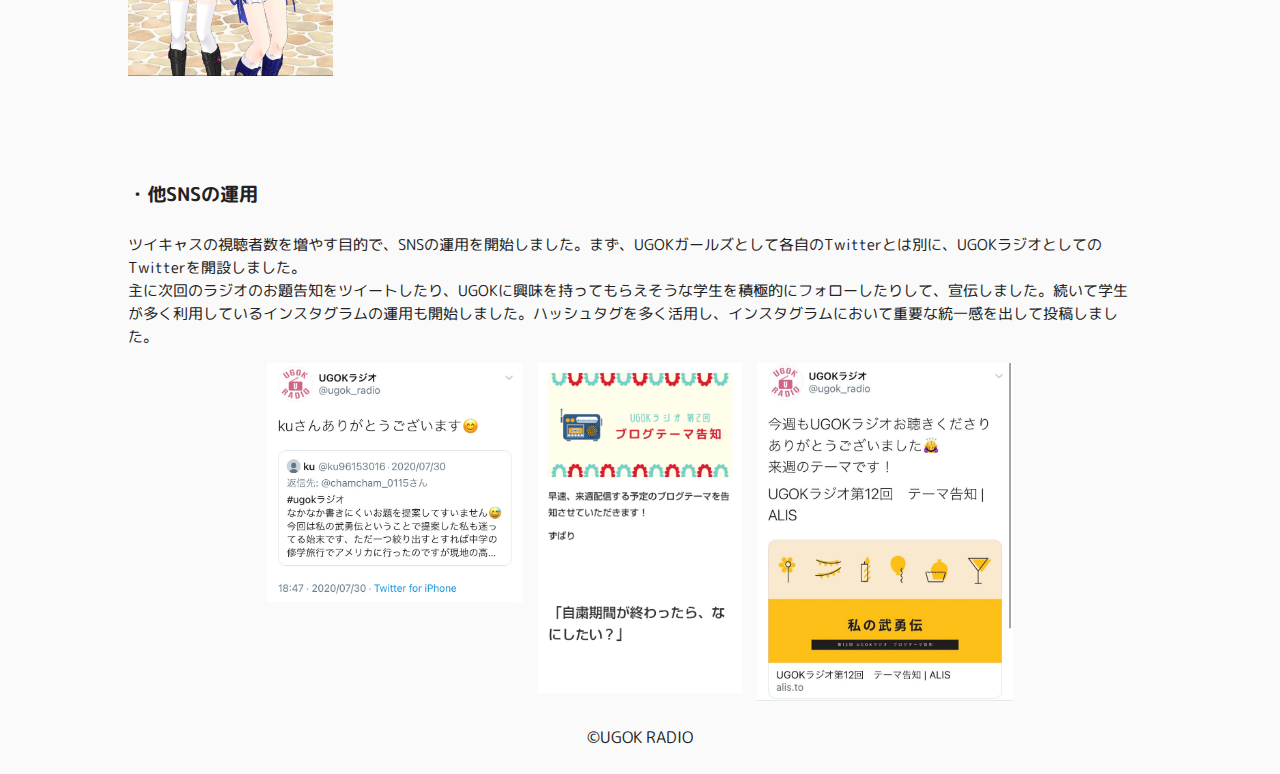
==== commit 4b680415: "ラジオ更新" ====
--- a/ugok-radio/index.html
+++ b/ugok-radio/index.html
@@ -301,7 +301,7 @@
         <h3>活動の記録</h3>
         <div class="kiroku_1">
         <h4>・ツイキャスでのラジオ配信</h4>
-        <p class="tuikyashu">コロナの影響で集まれないことから、オンラインでコラボ配信ができるツイキャスで毎週1回ラジオ配信を行いました。<br>ラジオ内で話す内容はALISでブログ記事をかいてもらうことに加えて、Twitterで「（ハッシュタグ）ugokラジオ」をつけてツイートしてもらい、それらを紹介しました。<br>このときのブログの記事のテーマは、自分たちだけでなく視聴者とラジオ内で話し合って決定することで、視聴者参加型のラジオを目指しました。<br>ほかにも、視聴者と一緒にゲーム配信を行うことで、固定リスナーの獲得を狙いました。<br>全17回ラジオを配信したうちの、視聴者の推移が右のグラフです。<br>第１回から第４回までの配信は火曜日の17時から配信し、第５回と第６回は日曜日の18時からは配信しました。<br>配信する曜日や時間帯によって視聴者数に差があることがわかり、同時視聴者数は平日のほうが多いことが分かりました。<br>そのため、第８回からは木曜日の19時に固定し、第１５回から第１８回は先述の通りゲーム配信を行いましたが、あまり伸びを感じることができませんでした。
+        <p class="tuikyashu">コロナの影響で集まれないことから、オンラインでコラボ配信ができるツイキャスで毎週1回ラジオ配信を行いました。<br>ラジオ内で話す内容はALISでブログ記事をかいてもらうことに加えて、Twitterで「#ugokラジオ」をつけてツイートしてもらい、それらを紹介しました。<br>このときのブログの記事のテーマは、自分たちだけでなく視聴者とラジオ内で話し合って決定することで、視聴者参加型のラジオを目指しました。<br>ほかにも、視聴者と一緒にゲーム配信を行うことで、固定リスナーの獲得を狙いました。<br>全17回ラジオを配信したうちの、視聴者の推移が右のグラフです。<br>第１回から第４回までの配信は火曜日の17時から配信し、第５回と第６回は日曜日の18時からは配信しました。<br>配信する曜日や時間帯によって視聴者数に差があることがわかり、同時視聴者数は平日のほうが多いことが分かりました。<br>そのため、第８回からは木曜日の19時に固定し、第１５回から第１８回は先述の通りゲーム配信を行いましたが、あまり伸びを感じることができませんでした。
 </p>
 <img class="graph" src="img/%E8%A6%96%E8%81%B4%E8%80%85%E6%95%B0%E6%8E%A8%E7%A7%BB.jpg">
         </div>    
@@ -311,6 +311,17 @@
             <img class="avatar" src="img/Reality.jpg">
         <p>ツイキャスにおける視聴者の獲得が難しいことについて、ツイキャスのユーザー数が多いことで自分たちの配信が埋もれてしまうことが理由の一つとして挙げられると考え、第１９回目からはヴァーチャルライブ配信アプリ『REALITY』を用いての配信を始めました。<br>REALITYでは、初めての配信からたくさんの方が視聴やコメントをしてくださり、初回放送から手ごたえを感じることができました。<br>ツイキャスとは異なり、ほとんどの配信をフリートークで展開し、コメントを拾いながら話しを広げ、視聴者とコラボ配信を行うこともできました。ツイキャスに比べてコラボ配信に参加しやすいのが魅力だと感じました。</p>
             </div>
+        
+        <div class="kiroku_3">
+        <h4>・他SNSの運用</h4>
+        <p>ツイキャスの視聴者数を増やす目的で、SNSの運用を開始しました。まず、UGOKガールズとして各自のTwitterとは別に、UGOKラジオとしてのTwitterを開設しました。<br>主に次回のラジオのお題告知をツイートしたり、UGOKに興味を持ってもらえそうな学生を積極的にフォローしたりして、宣伝しました。続いて学生が多く利用しているインスタグラムの運用も開始しました。ハッシュタグを多く活用し、インスタグラムにおいて重要な統一感を出して投稿しました。</p>
+        <div class="sns_img">
+        <img class="tweet" src="img/tweet1.jpg">
+        <img class="blog_img" src="img/blog.jpg">
+        <img class="tweet" src="img/tweet2.jpg">
+        </div>
+        </div>
+            
     </div>
     </main>
 
--- a/ugok-radio/css/style.css
+++ b/ugok-radio/css/style.css
@@ -2,81 +2,81 @@
 @import url('https://fonts.googleapis.com/css2?family=M+PLUS+Rounded+1c:wght@400&display=swap');
 
 body {
-  width: 100%;
-  padding: 0;
-  margin: 0;
-  background-color: #fafafa;
-  overflow-x: hidden;
-  font-family: 'M PLUS Rounded 1c', sans-serif;
-  color: #222;
+    width: 100%;
+    padding: 0;
+    margin: 0;
+    background-color: #fafafa;
+    overflow-x: hidden;
+    font-family: 'M PLUS Rounded 1c', sans-serif;
+    color: #222;
 }
 
 header {
-  display: fixed;
-  left: 0;
-  top: 0;
-  width: 100%;
-  height: 80px;
-  z-index: 400;
-  background-color: rgba(255, 255, 255, .5);
+    display: fixed;
+    left: 0;
+    top: 0;
+    width: 100%;
+    height: 80px;
+    z-index: 400;
+    background-color: rgba(255, 255, 255, .5);
 }
 
 #hamnav {
-  position: fixed;
-  right: -320px;
-  top: 0;
-  width: 300px;
-  height: 100vh;
-  padding-top: 40px;
-  background-color: rgba(255, 255, 255, .8);
-  transition: all .5s;
-  z-index: 500;
+    position: fixed;
+    right: -320px;
+    top: 0;
+    width: 300px;
+    height: 100vh;
+    padding-top: 40px;
+    background-color: rgba(255, 255, 255, .8);
+    transition: all .5s;
+    z-index: 500;
 }
 
 .hamul {
-  width: 500px;
-  margin: 0;
-  padding: 15px;
-  list-style: none;
+    width: 500px;
+    margin: 0;
+    padding: 15px;
+    list-style: none;
 }
 
 .hamli {
-  padding: 0 5px;
+    padding: 0 5px;
 }
 
 .hamli a {
-  display: block;
-  padding: 15px 0;
-  border-bottom: 1px solid #eee;
-  text-decoration: none;
-  color: #222;
-  margin-top: 20px;
+    display: block;
+    padding: 15px 0;
+    border-bottom: 1px solid #eee;
+    text-decoration: none;
+    color: #222;
+    margin-top: 20px;
 }
 
 h1 {
-  position: absolute;
-  top: 30px;
-  left: 95px;
-  font-size: 2em;
-  margin: 0;
-  color: #d36582;
-  z-index: 300;
+    position: absolute;
+    top: 30px;
+    left: 95px;
+    font-size: 2em;
+    margin: 0;
+    color: #d36582;
+    z-index: 300;
 }
 
 .logo img {
-  position: absolute;
-  top: 0;
-  left: 20px;
-  width: 60px;
-  height: 60px;
-  padding-top: 10px;
-  z-index: 200;
+    position: absolute;
+    top: 0;
+    left: 20px;
+    width: 60px;
+    height: 60px;
+    padding-top: 10px;
+    z-index: 200;
 }
 
 /*タブレット・スマホ用ヘッダー*/
 .phone {
-  display: none;
-  background-color: transparent;
+    display: none;
+    background-color: transparent;
 }
 
 
@@ -85,514 +85,163 @@
 
 
 .hamburger {
-  position: fixed;
-  top: 13px;
-  right: 0;
-  padding: 0px;
-  width: 50px;
-  height: 50px;
-  cursor: pointer;
-  margin: 5px;
-  transition: all .5s ease-out 0s;
-  z-index: 600;
+    position: fixed;
+    top: 13px;
+    right: 0;
+    padding: 0px;
+    width: 50px;
+    height: 50px;
+    cursor: pointer;
+    margin: 5px;
+    transition: all .5s ease-out 0s;
+    z-index: 600;
 }
 
 .hamburger_line {
-  position: absolute;
-  left: 0px;
-  margin-top: 14px;
-  width: 25px;
-  height: 2px;
-  transition: all .6s;
-  background-color: #222;
+    position: absolute;
+    left: 0px;
+    margin-top: 14px;
+    width: 25px;
+    height: 2px;
+    transition: all .6s;
+    background-color: #222;
 }
 
 .hamburger_line2 {
-  margin-top: 24px;
-  opacity: 1;
+    margin-top: 24px;
+    opacity: 1;
 }
 
 .hamburger_line3 {
-  margin-top: 34px;
+    margin-top: 34px;
 }
 
 /* ハンバーガーが押されたとき */
 
 .nav_open #hamnav {
-  right: 0;
+    right: 0;
 }
 
 .nav_open .hamburger_line1 {
-  top: 10px;
-  transform: rotate(-45deg);
+    top: 10px;
+    transform: rotate(-45deg);
 }
 
 .nav_open .hamburger_line2 {
-  opacity: 0;
-  left: 30px;
+    opacity: 0;
+    left: 30px;
 }
 
 .nav_open .hamburger_line3 {
-  transform: rotate(45deg);
-  top: -10px;
+    transform: rotate(45deg);
+    top: -10px;
 }
 
 h2 {
-  font-size: 3.5vw;
-  letter-spacing: .2vw;
-  height: 2.9vw;
-  line-height: 2.9vw;
-  padding-left: .2em;
-  border-left: solid .5em;
+    font-size: 3.5vw;
+    letter-spacing: .2vw;
+    height: 2.9vw;
+    line-height: 2.9vw;
+    padding-left: .2em;
+    border-left: solid .5em;
 }
 
 
 /*UGOKラジオとは*/
 .what {
-  padding: 50px 100px;
-  width: 60%;
-  margin: 50px auto;
-  background-image: url(../img/what_back.png);
-  background-size: contain;
-  background-position: center;
-  background-repeat: no-repeat;
+    padding: 50px 100px;
+    width: 60%;
+    margin: 50px auto;
+    background-image: url(../img/what_back.png);
+    background-size: contain;
+    background-position: center;
+    background-repeat: no-repeat;
 }
 
 .what_item {
-  width: 60%;
-  margin-right: 10%;
+    width: 60%;
+    margin-right: 10%;
 }
 
 .what h2 {
-  margin: 0;
-  margin-bottom: 30px;
-  height: 2.7vw;
-  line-height: 2.7vw;
-  font-size: 2.7vw;
-  border-color: #00c49a;
+    margin: 0;
+    margin-bottom: 30px;
+    height: 2.7vw;
+    line-height: 2.7vw;
+    font-size: 2.7vw;
+    border-color: #00c49a;
 }
 
 .what_fcontainer {
-  display: flex;
-  flex-wrap: nowrap;
-  justify-content: center;
-  align-items: center;
+    display: flex;
+    flex-wrap: nowrap;
+    justify-content: center;
+    align-items: center;
 }
 
 .what p {
-  width: 100%;
-  font-size: 1.5vw;
-  margin: 15px 20px 0 0;
+    width: 100%;
+    font-size: 1.5vw;
+    margin: 15px 20px 0 0;
 }
 
 .what img {
-  width: 150px;
+    width: 150px;
 }
 
 .top {
-  background: url(../img/top_pc.png) no-repeat center center;
-  height: 928px;
-  background-size: cover;
+    background: url(../img/top_pc.png) no-repeat center center;
+    height: 928px;
+    background-size: cover;
 }
 
 
 /*メンバー紹介*/
 
 .intro {
-  text-align: center;
+    text-align: center;
 }
 
 .chamu {
-  background-color: #2b59c3;
-  width: 100%;
-  color: white;
+    background-color: #2b59c3;
+    width: 100%;
+    color: white;
 }
 
 .akari {
-  background-color: #d36582;
-  width: 100%;
-  color: white;
+    background-color: #d36582;
+    width: 100%;
+    color: white;
 }
 
 .maako {
-  background-color: #ffe95c;
-  width: 100%;
-  color: black;
+    background-color: #ffe95c;
+    width: 100%;
+    color: black;
 }
 
 .twicasicon,
 .twittericon {
-  width: 4%;
-  position: relative;
-  left: 30%;
-  transform: translate(-80%, -50%);
-  top: -115px;
-}
-
-.twittericon {
-  top: -120px;
-}
-
-.icon {
-  width: 20%;
-  position: relative;
-  left: -20%;
-  top: 100px;
-  transform: translate(-10%);
-}
-
-.name {
-  width: 40%;
-  border-left: none;
-  border-bottom: solid 2px white;
-  text-align: left;
-  margin: 0;
-  padding-bottom: 10px;
-  position: relative;
-  left: 40%;
-  transform: translate(5%);
-  top: -80px;
-}
-
-.hoby {
-  text-align: left;
-  font-size: 2.5vw;
-  width: 40%;
-  position: relative;
-  left: 50%;
-  transform: translate(-20%);
-  top: -100px;
-  border-bottom: dotted 4px white;
-}
-
-.word {
-  text-align: left;
-  font-size: 2vw;
-  width: 40%;
-  position: relative;
-  left: 50%;
-  transform: translate(-20%);
-  top: -80px;
-}
-
-.maako .name,
-.maako .hoby {
-  border-color: black;
-}
-
-
-
-/*配信内容*/
-.contents {
-  width: 50%;
-  padding: 50px 100px;
-  margin: 0 auto 30px auto;
-  background-image: url(../img/contants_back.png);
-  background-size: cover;
-  background-position: right;
-  background-repeat: no-repeat;
-}
-
-.contents h2 {
-  width: 12vw;
-  height: 2.7vw;
-  line-height: 2.7vw;
-  font-size: 2.7vw;
-  margin: 90px auto 100px auto;
-  border-color: #00c49a;
-}
-
-.contents p {
-  width: 100%;
-  font-size: 1.5vw;
-  margin: 15px 20px 0 0;
-}
-
-.contents img {
-  width: 100px;
-}
-
-.contants_f {
-  display: flex;
-  flex-wrap: nowrap;
-  justify-content: center;
-  align-items: center;
-}
-
-.contants_f a {
-  margin: 10%;
-}
-
-.contants_item {
-  text-align: center;
-  padding: 100px 0;
-}
-
-.reality {
-  margin: 70px 0;
-  text-align: center;
-}
-
-.reality a {
-  display: inline-block;
-  color: #333;
-  font-size: 25px;
-  transition: .3s;
-}
-
-.reality img {
-  width: 20px;
-}
-
-.reality a:hover {
-  color: #00c49a;
-}
-
-/*アーカイブ*/
-.archive {
-  background-color: #253c78;
-  color: #ffffff;
-}
-
-.archive_h2_warp {
-  width: 22%;
-  padding: 5%;
-  margin: 0 34%;
-}
-
-.archive h2 {
-  text-align: center;
-  margin-bottom: 40%
-}
-
-.archive_container {
-  display: flex;
-  flex-direction: row;
-  padding-bottom: 3%;
-  margin-left: 9%;
-  margin-right: 1%;
-}
-
-.archive_item {
-  width: 30%;
-}
-
-.archive_item h4 {
-  margin: 0 25%;
-  font-size: 1.8vw;
-}
-
-.archive_item a {
-  width: 0;
-  height: 0;
-  margin: 0 25%;
-}
-
-.archive_item img {
-  width: 50%;
-  height: 50%;
-}
-
-.archive_item img:hover {
-  opacity: 0.5;
-}
-
-.archive_item p {
-  margin: 0 22.5% 0 25%;
-  font-size: 1.2vw;
-}
-
-/*レポート*/
-.report {
-    background-color: #fafafa;
-    margin-right: 10%;
-    margin-left: 10%;
-}
-
-.report_item {
-    padding: 0 25%;
-}
-
-.report h2 {
-    text-align: center;
-  border-color: #00c49a;
-    color: #222;
-}
-
-.report h3 {
-    font-size: 2vw;
-    margin-top: 10%;
-    text-align: center;
-    border-bottom: dotted 2px #222;
-}
-
-.report h4 {
-    font-size: 1.5vw;
-    color: #222;
-}
-
-.report p {
-    color: #222;
-}
-
-.mokuteki {
-    text-align: center;
-}
-
-.tuikyashu {
-    margin-bottom:2%;
-    width: 50%;
-    float: left;
-}
-
-.graph {
-    clear: both;
-    margin: 7% 0 7% 2%;
-}
-
-.kiroku_1 {
-    margin-bottom: 10%;
-}
-
-.avatar {
-    margin-right: 2%;
-    width: 20%;
-    float: left;
-}
-
-.kiroku_2 p {
-    margin-top: 0;
-    margin-bottom: 2%;
-    padding: 0 0 0 10%;
-}
-
-
-footer {
-  clear: both;  
-  text-align: center;
-  margin: 25px;
-}
-
-@media only screen and (min-width: 320px) and (max-width: 767px) {
-
-  /*ヘッダー部分*/
-  .pc {
-    display: none;
-  }
-
-  .phone {
-    display: block;
-  }
-
-  #hamnav {
-    width: 200px;
-    height: 100vh;
-  }
-
-  .hamul {
-    height: 150px;
-  }
-
-  .hamli a {
-    font-size: 15px;
-    line-height: 35px;
-  }
-
-  .top {
-    margin-top: 0px;
-    height: 300px;
-  }
-
-  .logo img {
-    top: 0;
-    left: 20px;
-    width: 50px;
-    height: 50px;
-    padding-top: 10px;
-  }
-
-  h1 {
-    top: 30px;
-    left: 80px;
-    font-size: 1.5em;
-    margin: 0;
-  }
-
-  .top {
-    background-image: url(../img/top_phone.png);
-    height: 928px;
-  }
-
-  /*ugokラジオとは*/
-  .what {
-    margin: 10px auto;
-  }
-
-  .what h2 {
-    font-size: 3.5vw;
-    height: 3.5vw;
-    line-height: 3.5vw;
-  }
-  
-  .what p {
-    font-size: 2.8vw;
-  }
-  
-  .what a {
-    width: 30%;
-    text-align: right;
-  }
-
-  .what img {
-    width: 100%;
-  }
-
-  /*メンバー紹介*/
-
-  .intro {
-    text-align: center;
-  }
-
-  .chamu {
-    background-color: #2b59c3;
-    width: 100%;
-    color: white;
-  }
-
-  .akari {
-    background-color: #d36582;
-    width: 100%;
-    color: white;
-  }
-
-  .maako {
-    background-color: #ffe95c;
-    width: 100%;
-    color: black;
-  }
-
-  .twicasicon,
-  .twittericon {
     width: 4%;
     position: relative;
     left: 30%;
     transform: translate(-80%, -50%);
-    top: -70px;
-  }
-
-  .twittericon {
-    top: -75px;
-  }
-
-  .icon {
+    top: -115px;
+}
+
+.twittericon {
+    top: -120px;
+}
+
+.icon {
     width: 20%;
     position: relative;
     left: -20%;
-    top: 50px;
+    top: 100px;
     transform: translate(-10%);
-  }
-
-  .name {
+}
+
+.name {
     width: 40%;
     border-left: none;
     border-bottom: solid 2px white;
@@ -602,110 +251,532 @@
     position: relative;
     left: 40%;
     transform: translate(5%);
-    top: -50px;
-  }
-
-  .hoby {
+    top: -80px;
+}
+
+.hoby {
     text-align: left;
     font-size: 2.5vw;
     width: 40%;
     position: relative;
     left: 50%;
     transform: translate(-20%);
-    top: -70px;
+    top: -100px;
     border-bottom: dotted 4px white;
-  }
-
-  .word {
+}
+
+.word {
     text-align: left;
     font-size: 2vw;
     width: 40%;
     position: relative;
     left: 50%;
     transform: translate(-20%);
-    top: -60px;
-  }
-
-  .maako .name,
-  .maako .hoby {
+    top: -80px;
+}
+
+.maako .name,
+.maako .hoby {
     border-color: black;
-  }
-
-  /* 配信内容 */
-  .contents {
-    width: 80%;
-    padding: 30px 50px;
-    background-position: center;
-  }
-  
-  .contents h2 {
-    font-size: 3.5vw;
-    width: 15vw;
-    height: 3.5vw;
-    line-height: 3.5vw;
-    margin: 50px auto;
-  }
-
-  .contents p {
-    font-size: 2.8vw;
-  }
-  
-  /*アーカイブ*/
-
-  .archive_container {
-    padding-bottom: 5%;
-    margin-left: 4%;
-    margin-right: 0;
-  }
-
-  .archive_item {
-    width: 32%;
-  }
-
-  .archive_item h4 {
-    margin: 0 17.5%;
-  }
-
-  .archive_item a {
-    margin: 0 17.5%;
-  }
-
-  .archive_item img {
-    width: 20vw;
-    height: 7vh;
-  }
-
-  .archive_item p {
-    margin: 0 10% 0 16%;
-  }
+}
+
+
+
+/*配信内容*/
+.contents {
+    width: 50%;
+    padding: 50px 100px;
+    margin: 0 auto 30px auto;
+    background-image: url(../img/contants_back.png);
+    background-size: cover;
+    background-position: right;
+    background-repeat: no-repeat;
+}
+
+.contents h2 {
+    width: 12vw;
+    height: 2.7vw;
+    line-height: 2.7vw;
+    font-size: 2.7vw;
+    margin: 90px auto 100px auto;
+    border-color: #00c49a;
+}
+
+.contents p {
+    width: 100%;
+    font-size: 1.5vw;
+    margin: 15px 20px 0 0;
+}
+
+.contents img {
+    width: 100px;
+}
+
+.contants_f {
+    display: flex;
+    flex-wrap: nowrap;
+    justify-content: center;
+    align-items: center;
+}
+
+.contants_f a {
+    margin: 10%;
+}
+
+.contants_item {
+    text-align: center;
+    padding: 100px 0;
+}
+
+.reality {
+    margin: 70px 0;
+    text-align: center;
+}
+
+.reality a {
+    display: inline-block;
+    color: #333;
+    font-size: 25px;
+    transition: .3s;
+}
+
+.reality img {
+    width: 20px;
+}
+
+.reality a:hover {
+    color: #00c49a;
+}
+
+/*アーカイブ*/
+.archive {
+    background-color: #253c78;
+    color: #ffffff;
+}
+
+.archive_h2_warp {
+    width: 22%;
+    padding: 5%;
+    margin: 0 34%;
+}
+
+.archive h2 {
+    text-align: center;
+    margin-bottom: 40%;
+    width: 100%;
+    height: 2.7vw;
+    line-height: 2.7vw;
+    margin: 90px auto;
+    border-color: #fafafa;
+}
+
+.archive_container {
+    display: flex;
+    flex-direction: row;
+    padding-bottom: 3%;
+    margin-left: 9%;
+    margin-right: 1%;
+}
+
+.archive_item {
+    width: 30%;
+}
+
+.archive_item h4 {
+    margin: 0 25%;
+    font-size: 1.8vw;
+}
+
+.archive_item a {
+    width: 0;
+    height: 0;
+    margin: 0 25%;
+}
+
+.archive_item img {
+    width: 50%;
+    height: 50%;
+}
+
+.archive_item img:hover {
+    opacity: 0.5;
+}
+
+.archive_item p {
+    margin: 0 22.5% 0 25%;
+    font-size: 1.2vw;
+}
+
+/*レポート*/
+.report {
+    background-color: #fafafa;
+    margin-right: 10%;
+    margin-left: 10%;
+}
+
+.report_item {
+    padding: 0 25%;
+}
+
+.report h2 {
+    text-align: center;
+    border-color: #00c49a;
+    color: #222;
+    width: 100%;
+    height: 2.7vw;
+    line-height: 2.7vw;
+    margin: 90px auto;
+}
+
+.report h3 {
+    font-size: 2vw;
+    margin-top: 10%;
+    margin-bottom: 4%;
+    text-align: center;
+    border-bottom: dashed 2px #222;
+}
+
+.report h4 {
+    font-size: 1.5vw;
+    color: #222;
+}
+
+.report p {
+    font-size: 1.2vw;
+    color: #222;
+}
+
+.mokuteki {
+    text-align: center;
+    margin-bottom: 10%;
+}
+
+.tuikyashu {
+    margin-top: 0;
+    margin-bottom: 2%;
+    width: 50%;
+    float: left;
+}
+
+.graph {
+    width: 35vw;
+    clear: both;
+    margin: 7% 0 7% 2%;
+}
+
+.kiroku_1 {
+    margin-bottom: 10%;
+}
+
+.avatar {
+    margin-right: 2%;
+    margin-bottom: 10%;
+    width: 20%;
+    float: left;
+}
+
+.kiroku_2 p {
+    margin-top: 0;
+    margin-bottom: 25%;
+    padding: 0 0 0 10%;
+}
+
+.kiroku_3 {
+    clear: both;
+}
+
+.kiroku_3 p {
+    margin-right: 2%;
+}
+
+.sns_img {
+    width: 100%;
+    display: inline-block;
+    text-align: center;
+
+}
+
+.tweet {
+    vertical-align: top;
+    width: 25%;
+    height: 25%;
+}
+
+.blog_img {
+    vertical-align: top;
+    width: 20%;
+    height: 20%;
+    padding: 0 1%;
+}
+
+footer {
+    text-align: center;
+    margin: 25px;
+}
+
+@media only screen and (min-width: 320px) and (max-width: 767px) {
+
+    /*ヘッダー部分*/
+    .pc {
+        display: none;
+    }
+
+    .phone {
+        display: block;
+    }
+
+    #hamnav {
+        width: 200px;
+        height: 100vh;
+    }
+
+    .hamul {
+        height: 150px;
+    }
+
+    .hamli a {
+        font-size: 15px;
+        line-height: 35px;
+    }
+
+    .top {
+        margin-top: 0px;
+        height: 300px;
+    }
+
+    .logo img {
+        top: 0;
+        left: 20px;
+        width: 50px;
+        height: 50px;
+        padding-top: 10px;
+    }
+
+    h1 {
+        top: 30px;
+        left: 80px;
+        font-size: 1.5em;
+        margin: 0;
+    }
+
+    .top {
+        background-image: url(../img/top_phone.png);
+        height: 928px;
+    }
+
+    /*ugokラジオとは*/
+    .what {
+        margin: 10px auto;
+    }
+
+    .what h2 {
+        font-size: 3.5vw;
+        height: 3.5vw;
+        line-height: 3.5vw;
+    }
+
+    .what p {
+        font-size: 2.8vw;
+    }
+
+    .what a {
+        width: 30%;
+        text-align: right;
+    }
+
+    .what img {
+        width: 100%;
+    }
+
+    /*メンバー紹介*/
+
+    .intro {
+        text-align: center;
+    }
+
+    .chamu {
+        background-color: #2b59c3;
+        width: 100%;
+        color: white;
+    }
+
+    .akari {
+        background-color: #d36582;
+        width: 100%;
+        color: white;
+    }
+
+    .maako {
+        background-color: #ffe95c;
+        width: 100%;
+        color: black;
+    }
+
+    .twicasicon,
+    .twittericon {
+        width: 4%;
+        position: relative;
+        left: 30%;
+        transform: translate(-80%, -50%);
+        top: -70px;
+    }
+
+    .twittericon {
+        top: -75px;
+    }
+
+    .icon {
+        width: 20%;
+        position: relative;
+        left: -20%;
+        top: 50px;
+        transform: translate(-10%);
+    }
+
+    .name {
+        width: 40%;
+        border-left: none;
+        border-bottom: solid 2px white;
+        text-align: left;
+        margin: 0;
+        padding-bottom: 10px;
+        position: relative;
+        left: 40%;
+        transform: translate(5%);
+        top: -50px;
+    }
+
+    .hoby {
+        text-align: left;
+        font-size: 2.5vw;
+        width: 40%;
+        position: relative;
+        left: 50%;
+        transform: translate(-20%);
+        top: -70px;
+        border-bottom: dotted 4px white;
+    }
+
+    .word {
+        text-align: left;
+        font-size: 2vw;
+        width: 40%;
+        position: relative;
+        left: 50%;
+        transform: translate(-20%);
+        top: -60px;
+    }
+
+    .maako .name,
+    .maako .hoby {
+        border-color: black;
+    }
+
+    /* 配信内容 */
+    .contents {
+        width: 80%;
+        padding: 30px 50px;
+        background-position: center;
+    }
+
+    .contents h2 {
+        font-size: 3.5vw;
+        width: 15vw;
+        height: 3.5vw;
+        line-height: 3.5vw;
+        margin: 50px auto;
+    }
+
+    .contents p {
+        font-size: 2.8vw;
+    }
+
+    /*アーカイブ*/
+    .archive h2 {
+        width: 100%;
+    }
+
+    .archive_container {
+        padding-bottom: 5%;
+        margin-left: 4%;
+        margin-right: 0;
+    }
+
+    .archive_item {
+        width: 32%;
+    }
+
+    .archive_item h4 {
+        margin: 0 17.5%;
+    }
+
+    .archive_item a {
+        margin: 0 17.5%;
+    }
+
+    .archive_item img {
+        width: 20vw;
+        height: 15vh;
+    }
+
+    .archive_item p {
+        margin: 0 10% 0 16%;
+    }
+
+    /*レポート*/
+    .report h2 {
+        width: 100%;
+    }
+
+    .report_item {
+        margin-top: 20%;
+    }
+
+    .report h4 {
+        font-size: 2.5vw;
+    }
+
+    .report p {
+        font-size: 2vw;
+        text-align: left;
+    }
+
+    .kiroku_1 p {
+        text-align: left;
+    }
+
+    .kiroku_2 p {
+        padding: 0;
+        margin-bottom: 22%;
+    }
+
+    .tuikyashu {
+        width: 100%;
+        margin: 0;
+        text-align: center;
+    }
+
+    .graph {
+        width: 100%;
+        margin: 6% 0;
+    }
+
+    .avatar {
+        width: 35%;
+        float: left;
+        margin-bottom: 0;
+    }
     
-  /*レポート*/
-.report_item {
-    margin-top: 20%;
-}
-
-.report h4 {
-    font-size: 2.5vw;
-}
-
-.report p {
-    font-size: 2vw;
-}
-
-.tuikyashu {
-    width: 100%;
-    margin: 0;
-    text-align: center;
-}
-
-.graph {
-    width: 100%;
-    margin: 6% 0;
-}
-
-.avatar {
-    width: 35%;
-    float: left;
-}  
-
-}
+
+    .tweet {
+        width: 30%;
+        height: 30%;
+    }
+
+    .blog_img {
+        width: 28%;
+        height: 28%;
+        padding: 0 1%;
+    }
+
+}
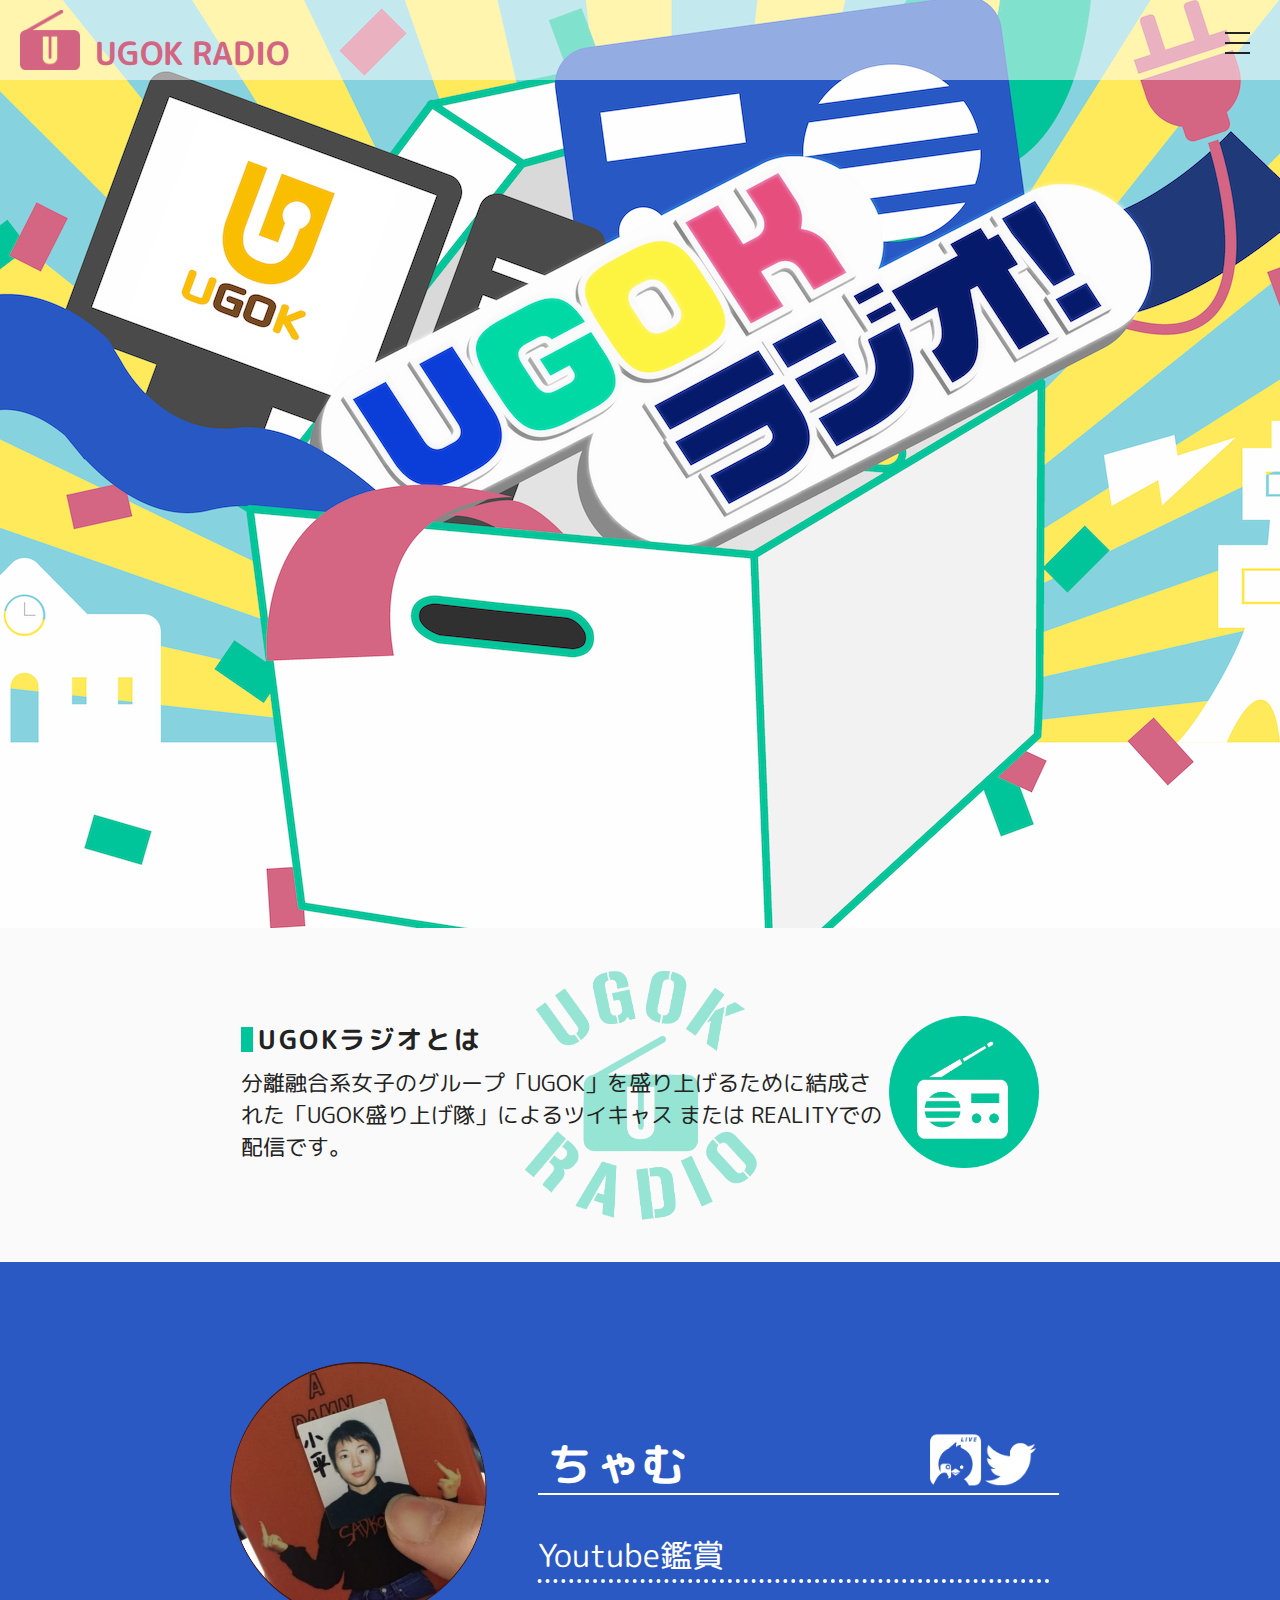
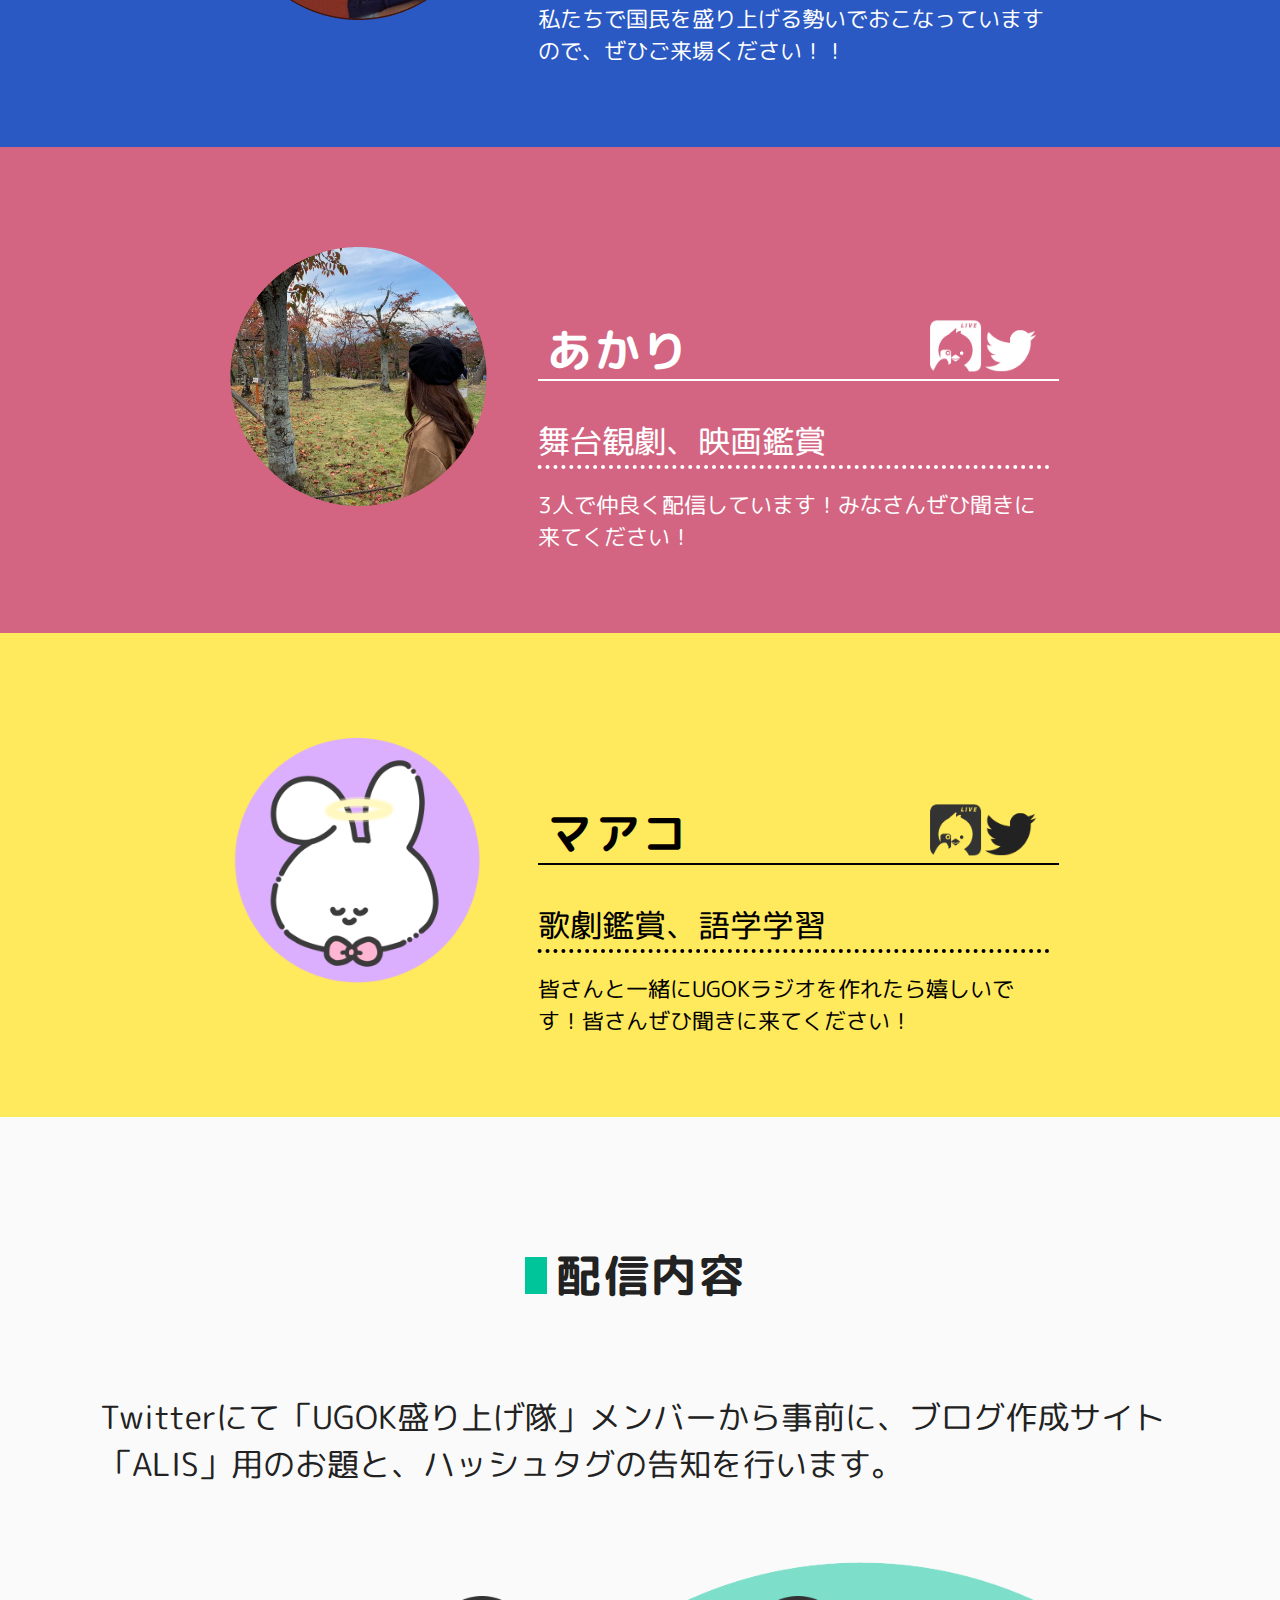
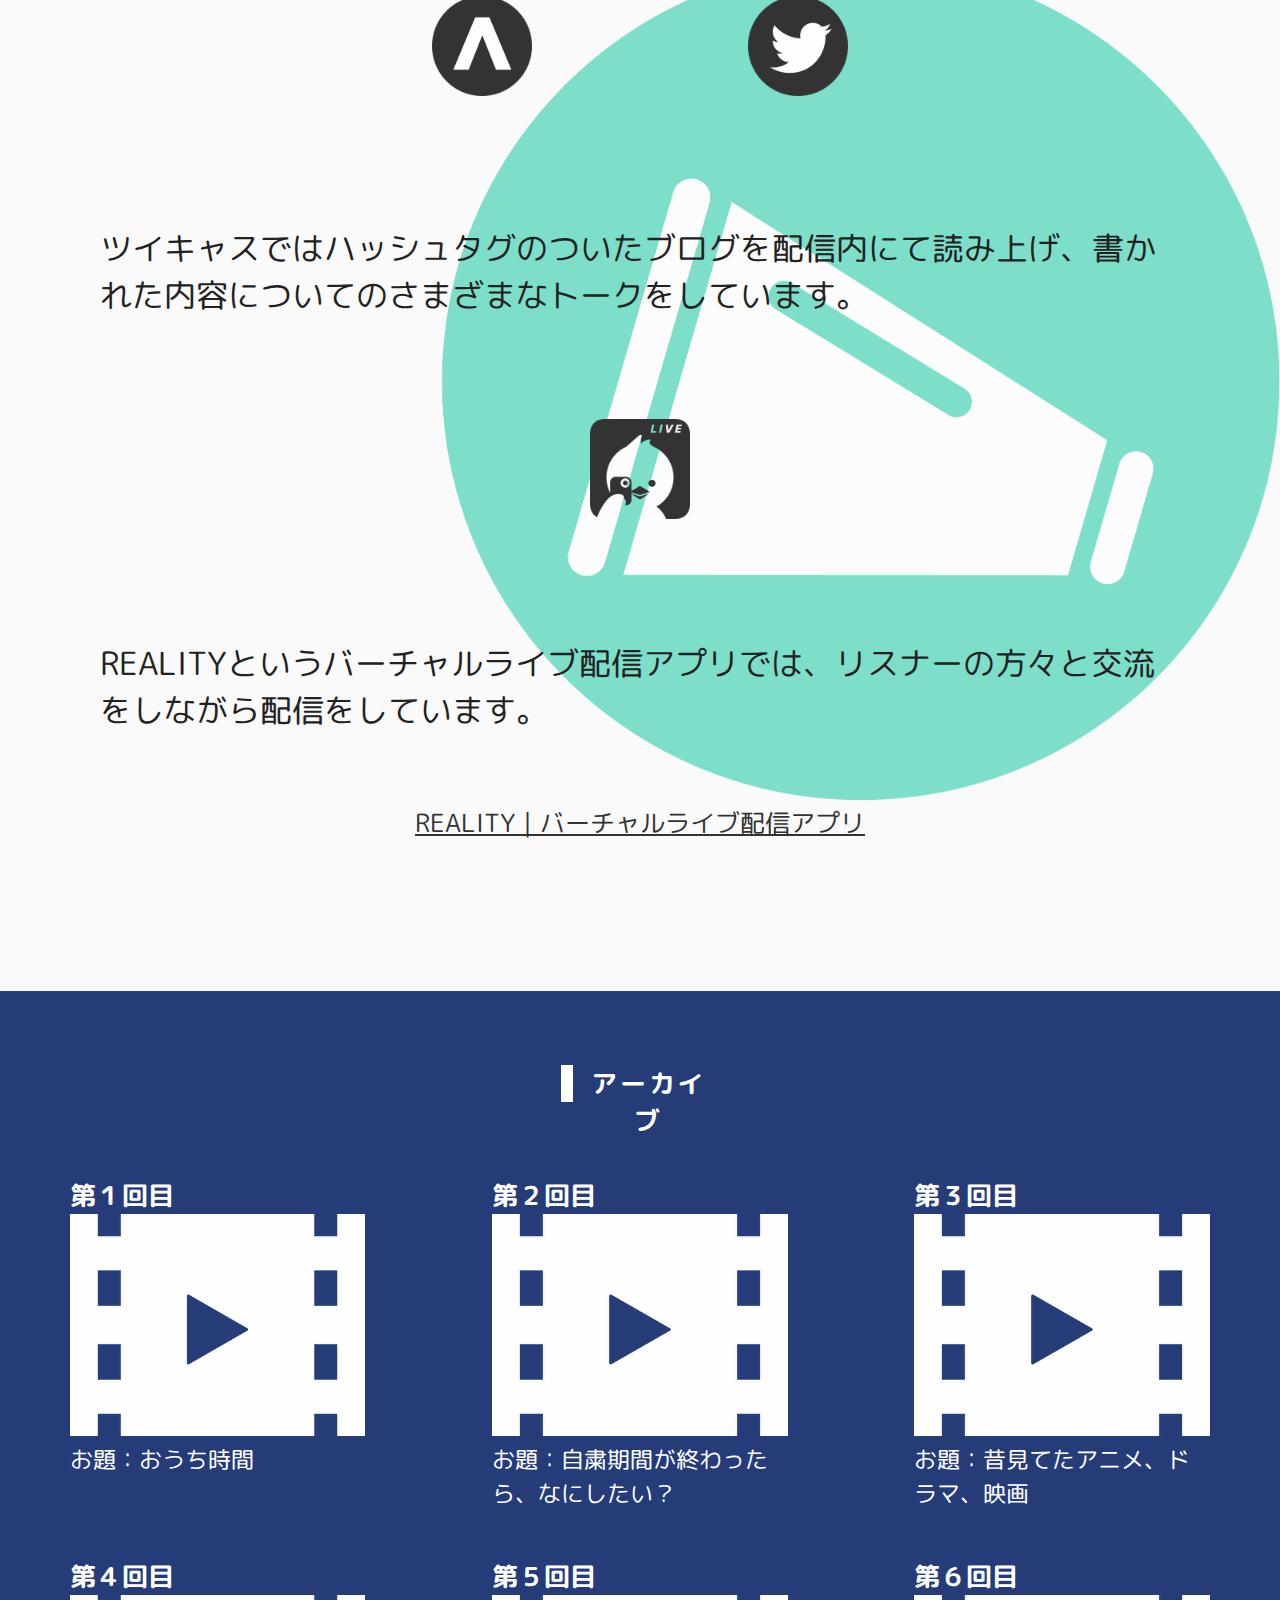
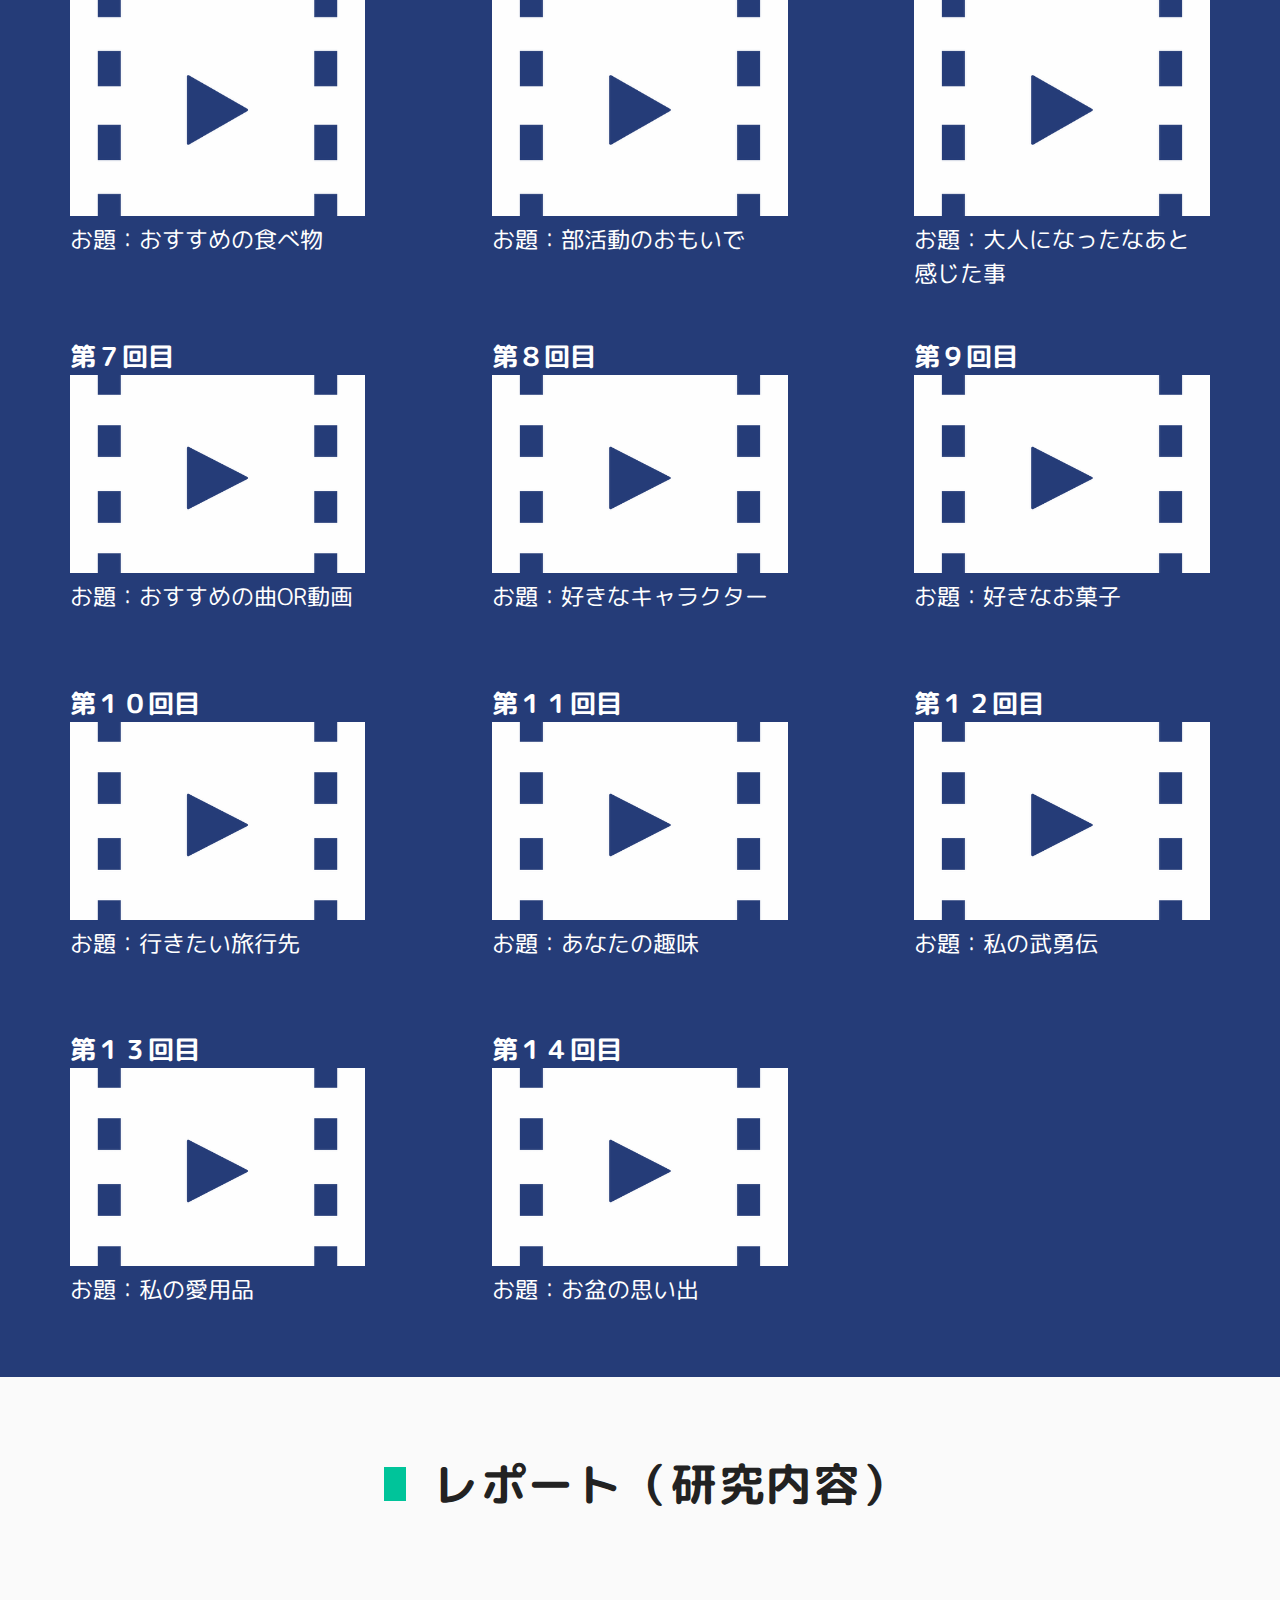
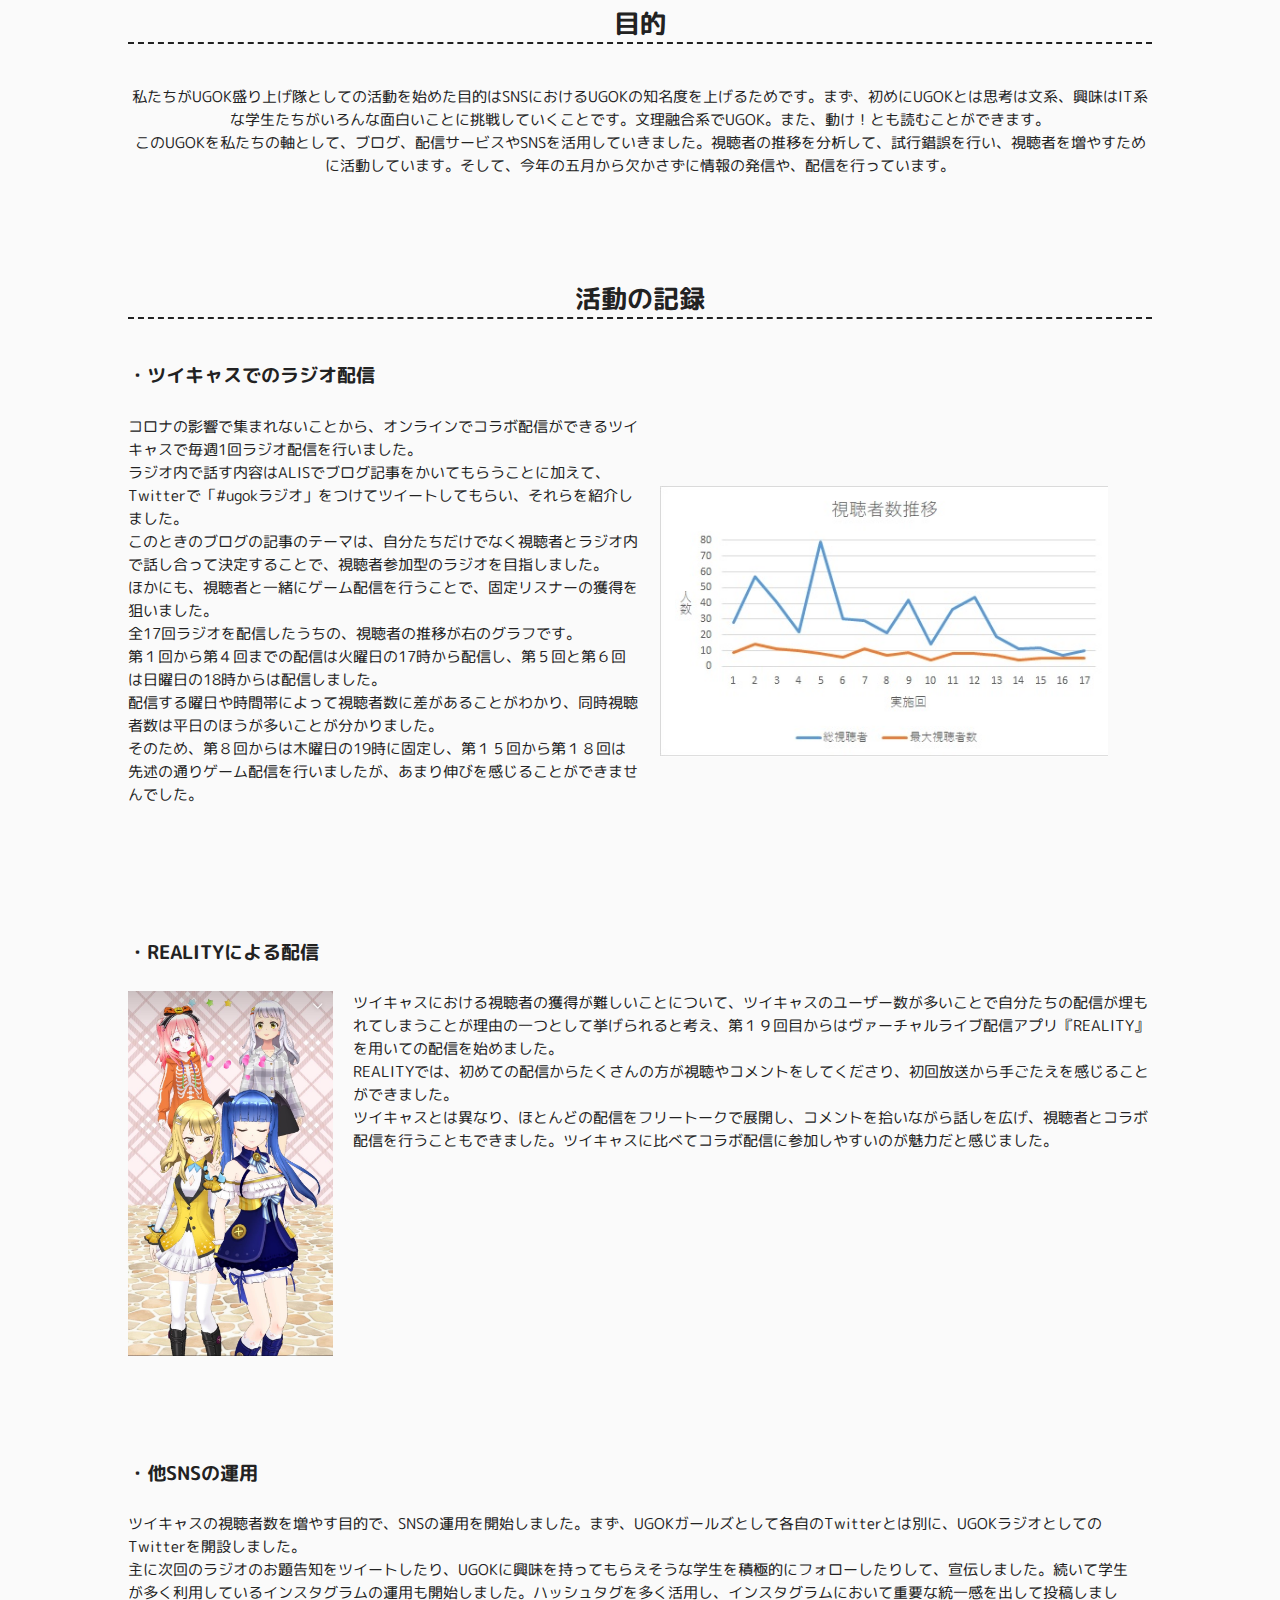
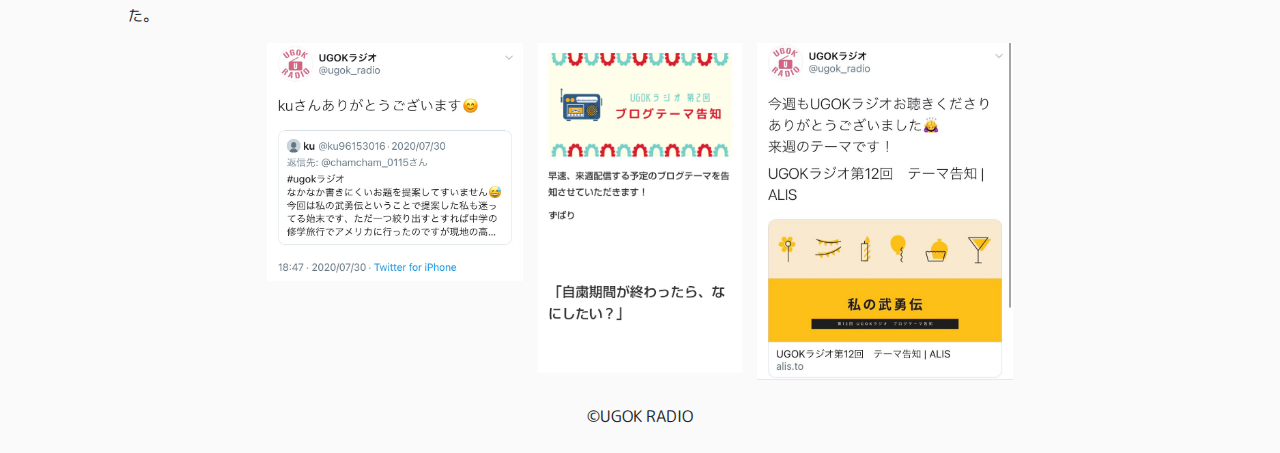
==== commit 092b1b1e: "調整その１" ====
--- a/ugok-radio/index.html
+++ b/ugok-radio/index.html
@@ -2,332 +2,249 @@
 <html>
 
 <head>
-    <title>UGOK RADIO</title>
-    <meta charset="UTF-8">
-    <meta name="viewport" content="width=device-width, initial-scale=1">
-    <link rel="stylesheet" href="css/style.css">
+  <title>UGOK RADIO</title>
+  <meta charset="UTF-8">
+  <meta name="viewport" content="width=device-width, initial-scale=1">
+  <link rel="stylesheet" href="css/style.css">
 </head>
 
 <body>
-    <div class="top">
-
-        <header class="page-header" id="head">
-            <nav id="hamnav">
-                <ul class="hamul">
-                    <li class="hamli"><a href="#what" name="what" id="hamone">UGOKラジオとは</a></li>
-                    <li class="hamli"><a href="#member" name="member" id="hamtwo">自己紹介</a></li>
-                    <li class="hamli"> <a href="#contents" name="contents" id="hamthree">配信内容</a></li>
-                    <li class="hamli"><a href="#archive" name="archive" id="hamfour">アーカイブ</a></li>
-                    <li class="hamli"><a href="#report" name="report" id="report">レポート（研究内容）</a></li>
-                </ul>
-            </nav>
-            <div class="hamburger" id="js_hamburger">
-                <span class="hamburger_line hamburger_line1"></span>
-                <span class="hamburger_line hamburger_line2"></span>
-                <span class="hamburger_line hamburger_line3"></span>
-            </div>
-
-
-            <div class="logo"><img src="img/logo_u_pink.png" alt="UGOK RADIOアイコン"></div>
-            <h1>UGOK RADIO</h1>
-        </header>
-
-    </div>
-
-    <main>
-        <div class="what" id="what">
-            <div class="what_fcontainer">
-                <div class="what_item">
-                    <h2>UGOKラジオとは</h2>
-                    <p>分離融合系女子のグループ「UGOK」を盛り上げるために結成された「UGOK盛り上げ隊」によるツイキャス または REALITYでの配信です。</p>
-                </div>
-                <a href="https://twitcasting.tv/ugok_radio" target="_blank">
-                    <img src="img/radioicon.png">
-                </a>
-            </div>
-        </div>
-
-        <div class="member" id="member">
-
-            <div class="chamu intro">
-                <img class="icon" src="img/icon_chamu.png">
-                <h2 class="name">ちゃむ</h2>
-                <a href="https://twitcasting.tv/chamcham_0115/"><img class="twicasicon" src="img/twicasicon_white.png"></a>
-                <a href="https://twitter.com/chamcham_0115"><img class="twittericon" src="img/twittericon_white.png"></a>
-                <div class="hoby">Youtube鑑賞</div>
-                <div class="word">
-                    私たちで国民を盛り上げる勢いでおこなっていますので、ぜひご来場ください！！
-                </div>
-            </div>
-
-            <div class="akari intro">
-                <img class="icon" src="img/icon_akari.png">
-                <h2 class="name">あかり</h2>
-                <a href="https://twitcasting.tv/ugok_ringo"><img class="twicasicon" src="img/twicasicon_white.png"></a>
-                <a href="https://twitter.com/ugok_ringo"><img class="twittericon" src="img/twittericon_white.png"></a>
-                <div class="hoby">舞台観劇、映画鑑賞</div>
-                <div class="word">
-                    3人で仲良く配信しています！みなさんぜひ聞きに来てください！
-                </div>
-            </div>
-
-            <div class="maako intro">
-                <img class="icon" src="img/icon_maako.png">
-                <h2 class="name">マアコ</h2>
-                <a href="https://twitcasting.tv/77ugok"><img class="twicasicon" src="img/twicasicon_black.png"></a>
-                <a href="https://twitter.com/77ugok"><img class="twittericon" src="img/twittericon_black.png"></a>
-                <div class="hoby">歌劇鑑賞、語学学習</div>
-                <div class="word">
-                    皆さんと一緒にUGOKラジオを作れたら嬉しいです！皆さんぜひ聞きに来てください！
-                </div>
-            </div>
-
-        </div>
-
-        <div class="contents" id="contents">
-            <h2>配信内容</h2>
-            <p>
-                Twitterにて「UGOK盛り上げ隊」メンバーから事前に、ブログ作成サイト「ALIS」用のお題と、ハッシュタグの告知を行います。
-            </p>
-            <div class="contants_f">
-                <a href="https://alis.to/" target="_blank">
-                    <img src="img/alisicon.png">
-                </a>
-                <a href="https://twitter.com/ugok_radio?s=20" target="_blank">
-                    <img src="img/twittericon_round.png">
-                </a>
-            </div>
-            <p>
-                ツイキャスではハッシュタグのついたブログを配信内にて読み上げ、書かれた内容についてのさまざまなトークをしています。
-            </p>
-            <div class="contants_item">
-                <a href="https://twitcasting.tv/ugok_radio" target="_blank">
-                    <img src="img/twicasicon_black.png">
-                </a>
-            </div>
-            <p>REALITYというバーチャルライブ配信アプリでは、リスナーの方々と交流をしながら配信をしています。</p>
-            <div class="reality">
-                <a href="https://reality.app/" target="_blank">REALITY｜バーチャルライブ配信アプリ</a>
-            </div>
-        </div>
-
-        <!--ここからアーカイブ-->
-        <div class="archive" id="archive">
-            <div class="archive_h2_warp">
-                <h2>アーカイブ</h2>
-            </div>
-
-            <div class="archive_container">
-                <div class="archive_item">
-                    <h4>第１回目</h4>
-                    <a href="https://twitcasting.tv/chamcham_0115/movie/612233935" target="_blank" rel="noopener"><img src="img/archive.png"></a>
-                    <p>お題：おうち時間</p>
-                </div>
-                <div class="archive_item">
-                    <h4>第２回目</h4>
-                    <a href="https://twitcasting.tv/chamcham_0115/movie/614172351" target="_blank" rel="noopener"><img src="img/archive.png"></a>
-                    <p>お題：自粛期間が終わったら、なにしたい？</p>
-                </div>
-                <div class="archive_item">
-                    <h4>第３回目</h4>
-                    <a href="https://twitcasting.tv/chamcham_0115/movie/616013643" target="_blank" rel="noopener"><img src="img/archive.png"></a>
-                    <p>お題：昔見てたアニメ、ドラマ、映画</p>
-                </div>
-            </div>
-
-            <div class="archive_container">
-                <div class="archive_item">
-                    <h4>第４回目</h4>
-                    <a href="https://twitcasting.tv/chamcham_0115/movie/617764414" target="_blank" rel="noopener"><img src="img/archive.png"></a>
-                    <p>お題：おすすめの食べ物</p>
-                </div>
-                <div class="archive_item">
-                    <h4>第５回目</h4>
-                    <a href="https://twitcasting.tv/chamcham_0115/movie/620573010" target="_blank" rel="noopener"><img src="img/archive.png"></a>
-                    <p>お題：部活動のおもいで</p>
-                </div>
-                <div class="archive_item">
-                    <h4>第６回目</h4>
-                    <a href="https://twitcasting.tv/chamcham_0115/movie/622145153" target="_blank" rel="noopener"><img src="img/archive.png"></a>
-                    <p>お題：大人になったなあと感じた事</p>
-                </div>
-            </div>
-
-            <div class="archive_container">
-                <div class="archive_item">
-                    <h4>第７回目</h4>
-                    <a href="https://twitcasting.tv/chamcham_0115/movie/624434124" target="_blank" rel="noopener"><img src="img/archive.png"></a>
-                    <p>お題：おすすめの曲OR動画</p>
-                </div>
-                <div class="archive_item">
-                    <h4>第８回目</h4>
-                    <a href="https://twitcasting.tv/chamcham_0115/movie/625877665" target="_blank" rel="noopener"><img src="img/archive.png"></a>
-                    <p>お題：好きなキャラクター</p>
-                </div>
-                <div class="archive_item">
-                    <h4>第９回目</h4>
-                    <a href="https://twitcasting.tv/ugok_radio/movie/627305973" target="_blank" rel="noopener"><img src="img/archive.png"></a>
-                    <p>お題：好きなお菓子</p>
-                </div>
-            </div>
-
-            <div class="archive_container">
-                <div class="archive_item">
-                    <h4>第１０回目</h4>
-                    <a href="https://twitcasting.tv/ugok_radio/movie/628722956" target="_blank" rel="noopener"><img src="img/archive.png"></a>
-                    <p>お題：行きたい旅行先</p>
-                </div>
-                <div class="archive_item">
-                    <h4>第１１回目</h4>
-                    <a href="https://twitcasting.tv/ugok_radio/movie/630120996" target="_blank" rel="noopener"><img src="img/archive.png"></a>
-                    <p>お題：あなたの趣味</p>
-                </div>
-                <div class="archive_item">
-                    <h4>第１２回目</h4>
-                    <a href="https://twitcasting.tv/ugok_radio/movie/631556213" target="_blank" rel="noopener"><img src="img/archive.png"></a>
-                    <p>お題：私の武勇伝</p>
-                </div>
-            </div>
-
-            <div class="archive_container">
-                <div class="archive_item">
-                    <h4>第１３回目</h4>
-                    <a href="https://twitcasting.tv/ugok_radio/movie/632964926" target="_blank" rel="noopener"><img src="img/archive.png"></a>
-                    <p>お題：私の愛用品</p>
-                </div>
-                <div class="archive_item">
-                    <h4>第１４回目</h4>
-                    <a href="https://twitcasting.tv/ugok_radio/movie/634448737" target="_blank" rel="noopener"><img src="img/archive.png"></a>
-                    <p>お題：お盆の思い出</p>
-                </div>
-                <div class="archive_item">
-                    <h4>第１５回目</h4>
-                    <a href="https://twitcasting.tv/ugok_radio/movie/635870298" target="_blank" rel="noopener"><img src="img/archive.png"></a>
-                    <p>お題：タイムスリップするなら、未来・過去・それともしたくない？</p>
-                </div>
-            </div>
-            <div class="archive_container">
-                <div class="archive_item">
-                    <h4>第１６回目</h4>
-                    <a href="https://twitcasting.tv/ugok_radio/movie/637216272" target="_blank" rel="noopener"><img src="img/archive.png"></a>
-                    <p>視聴者参加型人狼その①</p>
-                </div>
-                <div class="archive_item">
-                    <h4>第１７回目</h4>
-                    <a href="https://twitcasting.tv/ugok_radio/movie/637220965" target="_blank" rel="noopener"><img src="img/archive.png"></a>
-                    <p>視聴者参加型人狼その②</p>
-                </div>
-                <div class="archive_item">
-                    <h4>第１８回目</h4>
-                    <a href="https://twitcasting.tv/ugok_radio/movie/638537125" target="_blank" rel="noopener"><img src="img/archive.png"></a>
-                    <p>お悩み配信その①</p>
-                </div>
-            </div>
-            <div class="archive_container">
-                <div class="archive_item">
-                    <h4>第１９回目</h4>
-                    <a href="https://twitcasting.tv/ugok_radio/movie/638538210" target="_blank" rel="noopener"><img src="img/archive.png"></a>
-                    <p>お悩み配信その②</p>
-                </div>
-                <div class="archive_item">
-                    <h4>第２０回目</h4>
-                    <a href="https://twitcasting.tv/ugok_radio/movie/638539300" target="_blank" rel="noopener"><img src="img/archive.png"></a>
-                    <p>お悩み配信その③</p>
-                </div>
-                <div class="archive_item">
-                    <h4>第２１回目</h4>
-                    <a href="https://twitcasting.tv/ugok_radio/movie/639832886" target="_blank" rel="noopener"><img src="img/archive.png"></a>
-                    <p>視聴者参加型人狼その③</p>
-                </div>
-            </div>
-            <div class="archive_container">
-                <div class="archive_item">
-                    <h4>第２２回目</h4>
-                    <a href="https://twitcasting.tv/ugok_radio/movie/639834279" target="_blank" rel="noopener"><img src="img/archive.png"></a>
-                    <p>お悩み配信その④</p>
-                </div>
-                <div class="archive_item">
-                    <h4>第２３回目</h4>
-                    <a href="https://twitcasting.tv/ugok_radio/movie/642396429" target="_blank" rel="noopener"><img src="img/archive.png"></a>
-                    <p>reality配信その①</p>
-                </div>
-                <div class="archive_item">
-                    <h4>第２４回目</h4>
-                    <a href="https://twitcasting.tv/ugok_radio/movie/642429434" target="_blank" rel="noopener"><img src="img/archive.png"></a>
-                    <p>reality配信その②</p>
-                </div>
-            </div>
-            <div class="archive_container">
-                <div class="archive_item">
-                    <h4>第２５回目</h4>
-                    <a href="https://twitcasting.tv/ugok_radio/movie/642432511" target="_blank" rel="noopener"><img src="img/archive.png"></a>
-                    <p>reality配信その③</p>
-                </div>
-                <div class="archive_item">
-                    <h4>第２６回目</h4>
-                    <a href="https://twitcasting.tv/ugok_radio/movie/644932415" target="_blank" rel="noopener"><img src="img/archive.png"></a>
-                    <p>reality配信その④</p>
-                </div>
-                <div class="archive_item">
-                    <h4>第２７回目</h4>
-                    <a href="https://twitcasting.tv/ugok_radio/movie/644935510" target="_blank" rel="noopener"><img src="img/archive.png"></a>
-                    <p>reality配信その⑤</p>
-                </div>
-            </div>
-            <!--ここからアーカイブ追加-->
-            <!--
-      <div class="archive_container">
-        <div class="archive_item">
+  <div class="top">
+
+    <header class="page-header" id="head">
+      <nav id="hamnav">
+        <ul class="hamul">
+          <li class="hamli"><a href="#what" name="what" id="hamone">UGOKラジオとは</a></li>
+          <li class="hamli"><a href="#member" name="member" id="hamtwo">自己紹介</a></li>
+          <li class="hamli"> <a href="#contents" name="contents" id="hamthree">配信内容</a></li>
+          <li class="hamli"><a href="#archive" name="archive" id="hamfour">アーカイブ</a></li>
+        </ul>
+      </nav>
+      <div class="hamburger" id="js_hamburger">
+        <span class="hamburger_line hamburger_line1"></span>
+        <span class="hamburger_line hamburger_line2"></span>
+        <span class="hamburger_line hamburger_line3"></span>
+      </div>
+
+
+      <div class="logo"><img src="img/logo_u_pink.png" alt="UGOK RADIOアイコン"></div>
+      <h1>UGOK RADIO</h1>
+    </header>
+
+  </div>
+
+  <main>
+    <div class="what" id="what">
+      <div class="what_fcontainer">
+        <div class="what_item">
+          <h2>UGOKラジオとは</h2>
+          <p>分離融合系女子のグループ「UGOK」を盛り上げるために結成された「UGOK盛り上げ隊」によるツイキャス または REALITYでの配信です。</p>
+        </div>
+        <a href="https://twitcasting.tv/ugok_radio" target="_blank">
+          <img src="img/radioicon.png">
+        </a>
+      </div>
+    </div>
+
+    <div class="member" id="member">
+
+      <div class="chamu intro">
+        <img class="icon" src="img/icon_chamu.png">
+        <h2 class="name">ちゃむ</h2>
+        <a href="https://twitcasting.tv/chamcham_0115/"><img class="twicasicon" src="img/twicasicon_white.png"></a>
+        <a href="https://twitter.com/chamcham_0115"><img class="twittericon" src="img/twittericon_white.png"></a>
+        <div class="hoby">Youtube鑑賞</div>
+        <div class="word">
+          私たちで国民を盛り上げる勢いでおこなっていますので、ぜひご来場ください！！
+        </div>
+      </div>
+
+      <div class="akari intro">
+        <img class="icon" src="img/icon_akari.png">
+        <h2 class="name">あかり</h2>
+        <a href="https://twitcasting.tv/ugok_ringo"><img class="twicasicon" src="img/twicasicon_white.png"></a>
+        <a href="https://twitter.com/ugok_ringo"><img class="twittericon" src="img/twittericon_white.png"></a>
+        <div class="hoby">舞台観劇、映画鑑賞</div>
+        <div class="word">
+          3人で仲良く配信しています！みなさんぜひ聞きに来てください！
+        </div>
+      </div>
+
+      <div class="maako intro">
+        <img class="icon" src="img/icon_maako.png">
+        <h2 class="name">マアコ</h2>
+        <a href="https://twitcasting.tv/77ugok"><img class="twicasicon" src="img/twicasicon_black.png"></a>
+        <a href="https://twitter.com/77ugok"><img class="twittericon" src="img/twittericon_black.png"></a>
+        <div class="hoby">歌劇鑑賞、語学学習</div>
+        <div class="word">
+          皆さんと一緒にUGOKラジオを作れたら嬉しいです！皆さんぜひ聞きに来てください！
+        </div>
+      </div>
+
+    </div>
+
+    <div class="contents" id="contents">
+      <h2>配信内容</h2>
+      <p>
+        Twitterにて「UGOK盛り上げ隊」メンバーから事前に、ブログ作成サイト「ALIS」用のお題と、ハッシュタグの告知を行います。
+      </p>
+      <div class="contants_f">
+        <a href="https://alis.to/" target="_blank">
+          <img src="img/alisicon.png">
+        </a>
+        <a href="https://twitter.com/ugok_radio?s=20" target="_blank">
+          <img src="img/twittericon_round.png">
+        </a>
+      </div>
+      <p>
+        ツイキャスではハッシュタグのついたブログを配信内にて読み上げ、書かれた内容についてのさまざまなトークをしています。
+      </p>
+      <div class="contants_item">
+        <a href="https://twitcasting.tv/ugok_radio" target="_blank">
+          <img src="img/twicasicon_black.png">
+        </a>
+      </div>
+      <p>REALITYというバーチャルライブ配信アプリでは、リスナーの方々と交流をしながら配信をしています。</p>
+      <a href="https://reality.app/" target="_blank" class="reality">REALITY｜バーチャルライブ配信アプリ</a>
+    </div>
+
+    <!--ここからアーカイブ-->
+    <div class="archive" id="archive">
+      <div class="archive_h2_warp">
+        <h2>アーカイブ</h2>
+      </div>
+
+      <div class="archive_container">
+        <div class="archive_item">
+          <h4>第１回目</h4>
+          <a href="https://twitcasting.tv/chamcham_0115/movie/612233935"><img src="img/archive.png"></a>
+          <p>お題：おうち時間</p>
+        </div>
+        <div class="archive_item">
+          <h4>第２回目</h4>
+          <a href="https://twitcasting.tv/chamcham_0115/movie/614172351"><img src="img/archive.png"></a>
+          <p>お題：自粛期間が終わったら、なにしたい？</p>
+        </div>
+        <div class="archive_item">
+          <h4>第３回目</h4>
+          <a href="https://twitcasting.tv/chamcham_0115/movie/616013643"><img src="img/archive.png"></a>
+          <p>お題：昔見てたアニメ、ドラマ、映画</p>
+        </div>
+      </div>
+
+      <div class="archive_container">
+        <div class="archive_item">
+          <h4>第４回目</h4>
+          <a href="https://twitcasting.tv/chamcham_0115/movie/617764414"><img src="img/archive.png"></a>
+          <p>お題：おすすめの食べ物</p>
+        </div>
+        <div class="archive_item">
+          <h4>第５回目</h4>
+          <a href="https://twitcasting.tv/chamcham_0115/movie/620573010"><img src="img/archive.png"></a>
+          <p>お題：部活動のおもいで</p>
+        </div>
+        <div class="archive_item">
+          <h4>第６回目</h4>
+          <a href="https://twitcasting.tv/chamcham_0115/movie/622145153"><img src="img/archive.png"></a>
+          <p>お題：大人になったなあと感じた事</p>
+        </div>
+      </div>
+
+      <div class="archive_container">
+        <div class="archive_item">
+          <h4>第７回目</h4>
+          <a href="https://twitcasting.tv/chamcham_0115/movie/624434124"><img src="img/archive.png"></a>
+          <p>お題：おすすめの曲OR動画</p>
+        </div>
+        <div class="archive_item">
+          <h4>第８回目</h4>
+          <a href="https://twitcasting.tv/chamcham_0115/movie/625877665"><img src="img/archive.png"></a>
+          <p>お題：好きなキャラクター</p>
+        </div>
+        <div class="archive_item">
+          <h4>第９回目</h4>
+          <a href="https://twitcasting.tv/ugok_radio/movie/627305973"><img src="img/archive.png"></a>
+          <p>お題：好きなお菓子</p>
+        </div>
+      </div>
+
+      <div class="archive_container">
+        <div class="archive_item">
+          <h4>第１０回目</h4>
+          <a href="https://twitcasting.tv/ugok_radio/movie/628722956"><img src="img/archive.png"></a>
+          <p>お題：行きたい旅行先</p>
+        </div>
+        <div class="archive_item">
+          <h4>第１１回目</h4>
+          <a href="https://twitcasting.tv/ugok_radio/movie/630120996"><img src="img/archive.png"></a>
+          <p>お題：あなたの趣味</p>
+        </div>
+        <div class="archive_item">
+          <h4>第１２回目</h4>
+          <a href="https://twitcasting.tv/ugok_radio/movie/631556213"><img src="img/archive.png"></a>
+          <p>お題：私の武勇伝</p>
+        </div>
+      </div>
+
+      <div class="archive_container">
+        <div class="archive_item">
+          <h4>第１３回目</h4>
+          <a href="https://twitcasting.tv/ugok_radio/movie/632964926"><img src="img/archive.png"></a>
+          <p>お題：私の愛用品</p>
+        </div>
+        <div class="archive_item">
+          <h4>第１４回目</h4>
+          <a href="https://twitcasting.tv/ugok_radio/movie/634448737"><img src="img/archive.png"></a>
+          <p>お題：お盆の思い出</p>
+        </div>
+        <!--ここから追加してください-->
+        <!--
+				<div class="archive_item">
           <h4>第n回目</h4>
-          <a href="アーカイブのURL"　target="_blank" rel="noopener"><img src="img/archive.png"></a>
+          <a href="アーカイブのURL"><img src="img/archive.png"></a>
           <p>お題：お題名</p>
-          <h4>第n+1回目</h4>
-          <a href="アーカイブのURL"　target="_blank" rel="noopener"><img src="img/archive.png"></a>
-          <p>お題：お題名</p>
         </div>
 				-->
-            <!--アーカイブ３つ毎に<div class="archive_container"></div>で囲う-->
-
-        </div>
-
-
-        <div class="report" id="report">
-            <div class="report_item"><h2>レポート（研究内容）</h2>
-            </div>
+      </div>
+    </div>
+
+      <div class="report" id="report">
+        <div class="report_item">
+          <h2>レポート（研究内容）</h2>
+        </div>
 
         <h3>目的</h3>
         <p class="mokuteki">私たちがUGOK盛り上げ隊としての活動を始めた目的はSNSにおけるUGOKの知名度を上げるためです。まず、初めにUGOKとは思考は文系、興味はIT系な学生たちがいろんな面白いことに挑戦していくことです。文理融合系でUGOK。また、動け！とも読むことができます。<br>このUGOKを私たちの軸として、ブログ、配信サービスやSNSを活用していきました。視聴者の推移を分析して、試行錯誤を行い、視聴者を増やすために活動しています。そして、今年の五月から欠かさずに情報の発信や、配信を行っています。</p>
-        
+
         <h3>活動の記録</h3>
         <div class="kiroku_1">
-        <h4>・ツイキャスでのラジオ配信</h4>
-        <p class="tuikyashu">コロナの影響で集まれないことから、オンラインでコラボ配信ができるツイキャスで毎週1回ラジオ配信を行いました。<br>ラジオ内で話す内容はALISでブログ記事をかいてもらうことに加えて、Twitterで「#ugokラジオ」をつけてツイートしてもらい、それらを紹介しました。<br>このときのブログの記事のテーマは、自分たちだけでなく視聴者とラジオ内で話し合って決定することで、視聴者参加型のラジオを目指しました。<br>ほかにも、視聴者と一緒にゲーム配信を行うことで、固定リスナーの獲得を狙いました。<br>全17回ラジオを配信したうちの、視聴者の推移が右のグラフです。<br>第１回から第４回までの配信は火曜日の17時から配信し、第５回と第６回は日曜日の18時からは配信しました。<br>配信する曜日や時間帯によって視聴者数に差があることがわかり、同時視聴者数は平日のほうが多いことが分かりました。<br>そのため、第８回からは木曜日の19時に固定し、第１５回から第１８回は先述の通りゲーム配信を行いましたが、あまり伸びを感じることができませんでした。
-</p>
-<img class="graph" src="img/%E8%A6%96%E8%81%B4%E8%80%85%E6%95%B0%E6%8E%A8%E7%A7%BB.jpg">
-        </div>    
-        
+          <h4>・ツイキャスでのラジオ配信</h4>
+          <p class="tuikyashu">コロナの影響で集まれないことから、オンラインでコラボ配信ができるツイキャスで毎週1回ラジオ配信を行いました。<br>ラジオ内で話す内容はALISでブログ記事をかいてもらうことに加えて、Twitterで「#ugokラジオ」をつけてツイートしてもらい、それらを紹介しました。<br>このときのブログの記事のテーマは、自分たちだけでなく視聴者とラジオ内で話し合って決定することで、視聴者参加型のラジオを目指しました。<br>ほかにも、視聴者と一緒にゲーム配信を行うことで、固定リスナーの獲得を狙いました。<br>全17回ラジオを配信したうちの、視聴者の推移が右のグラフです。<br>第１回から第４回までの配信は火曜日の17時から配信し、第５回と第６回は日曜日の18時からは配信しました。<br>配信する曜日や時間帯によって視聴者数に差があることがわかり、同時視聴者数は平日のほうが多いことが分かりました。<br>そのため、第８回からは木曜日の19時に固定し、第１５回から第１８回は先述の通りゲーム配信を行いましたが、あまり伸びを感じることができませんでした。
+          </p>
+          <img class="graph" src="img/%E8%A6%96%E8%81%B4%E8%80%85%E6%95%B0%E6%8E%A8%E7%A7%BB.jpg">
+        </div>
+
         <div class="kiroku_2">
-        <h4>・REALITYによる配信</h4>
-            <img class="avatar" src="img/Reality.jpg">
-        <p>ツイキャスにおける視聴者の獲得が難しいことについて、ツイキャスのユーザー数が多いことで自分たちの配信が埋もれてしまうことが理由の一つとして挙げられると考え、第１９回目からはヴァーチャルライブ配信アプリ『REALITY』を用いての配信を始めました。<br>REALITYでは、初めての配信からたくさんの方が視聴やコメントをしてくださり、初回放送から手ごたえを感じることができました。<br>ツイキャスとは異なり、ほとんどの配信をフリートークで展開し、コメントを拾いながら話しを広げ、視聴者とコラボ配信を行うこともできました。ツイキャスに比べてコラボ配信に参加しやすいのが魅力だと感じました。</p>
-            </div>
-        
+          <h4>・REALITYによる配信</h4>
+          <img class="avatar" src="img/Reality.jpg">
+          <p>ツイキャスにおける視聴者の獲得が難しいことについて、ツイキャスのユーザー数が多いことで自分たちの配信が埋もれてしまうことが理由の一つとして挙げられると考え、第１９回目からはヴァーチャルライブ配信アプリ『REALITY』を用いての配信を始めました。<br>REALITYでは、初めての配信からたくさんの方が視聴やコメントをしてくださり、初回放送から手ごたえを感じることができました。<br>ツイキャスとは異なり、ほとんどの配信をフリートークで展開し、コメントを拾いながら話しを広げ、視聴者とコラボ配信を行うこともできました。ツイキャスに比べてコラボ配信に参加しやすいのが魅力だと感じました。</p>
+        </div>
+
         <div class="kiroku_3">
-        <h4>・他SNSの運用</h4>
-        <p>ツイキャスの視聴者数を増やす目的で、SNSの運用を開始しました。まず、UGOKガールズとして各自のTwitterとは別に、UGOKラジオとしてのTwitterを開設しました。<br>主に次回のラジオのお題告知をツイートしたり、UGOKに興味を持ってもらえそうな学生を積極的にフォローしたりして、宣伝しました。続いて学生が多く利用しているインスタグラムの運用も開始しました。ハッシュタグを多く活用し、インスタグラムにおいて重要な統一感を出して投稿しました。</p>
-        <div class="sns_img">
-        <img class="tweet" src="img/tweet1.jpg">
-        <img class="blog_img" src="img/blog.jpg">
-        <img class="tweet" src="img/tweet2.jpg">
-        </div>
-        </div>
-            
-    </div>
-    </main>
-
-    <footer>©UGOK RADIO</footer>
-
-    <script src="js/hamburgerMenu.js"></script>
+          <h4>・他SNSの運用</h4>
+          <p>ツイキャスの視聴者数を増やす目的で、SNSの運用を開始しました。まず、UGOKガールズとして各自のTwitterとは別に、UGOKラジオとしてのTwitterを開設しました。<br>主に次回のラジオのお題告知をツイートしたり、UGOKに興味を持ってもらえそうな学生を積極的にフォローしたりして、宣伝しました。続いて学生が多く利用しているインスタグラムの運用も開始しました。ハッシュタグを多く活用し、インスタグラムにおいて重要な統一感を出して投稿しました。</p>
+          <div class="sns_img">
+            <img class="tweet" src="img/tweet1.jpg">
+            <img class="blog_img" src="img/blog.jpg">
+            <img class="tweet" src="img/tweet2.jpg">
+          </div>
+        </div>
+    </div>
+  </main>
+
+  <footer>©UGOK RADIO</footer>
+
+  <script src="js/hamburgerMenu.js"></script>
 </body>
 
 </html>
--- a/ugok-radio/css/style.css
+++ b/ugok-radio/css/style.css
@@ -2,781 +2,750 @@
 @import url('https://fonts.googleapis.com/css2?family=M+PLUS+Rounded+1c:wght@400&display=swap');
 
 body {
-    width: 100%;
-    padding: 0;
-    margin: 0;
-    background-color: #fafafa;
-    overflow-x: hidden;
-    font-family: 'M PLUS Rounded 1c', sans-serif;
-    color: #222;
+  width: 100%;
+  padding: 0;
+  margin: 0;
+  background-color: #fafafa;
+  overflow-x: hidden;
+  font-family: 'M PLUS Rounded 1c', sans-serif;
+  color: #222;
 }
 
 header {
-    display: fixed;
-    left: 0;
-    top: 0;
-    width: 100%;
-    height: 80px;
-    z-index: 400;
-    background-color: rgba(255, 255, 255, .5);
+  display: fixed;
+  left: 0;
+  top: 0;
+  width: 100%;
+  height: 80px;
+  z-index: 400;
+  background-color: rgba(255, 255, 255, .5);
 }
 
 #hamnav {
-    position: fixed;
-    right: -320px;
-    top: 0;
-    width: 300px;
-    height: 100vh;
-    padding-top: 40px;
-    background-color: rgba(255, 255, 255, .8);
-    transition: all .5s;
-    z-index: 500;
+  position: fixed;
+  right: -320px;
+  top: 0;
+  width: 300px;
+  height: 100vh;
+  padding-top: 40px;
+  background-color: rgba(255, 255, 255, .8);
+  transition: all .5s;
+  z-index: 500;
 }
 
 .hamul {
-    width: 500px;
-    margin: 0;
-    padding: 15px;
-    list-style: none;
+  width: 500px;
+  margin: 0;
+  padding: 15px;
+  list-style: none;
 }
 
 .hamli {
-    padding: 0 5px;
+  padding: 0 5px;
 }
 
 .hamli a {
+  display: block;
+  padding: 15px 0;
+  border-bottom: 1px solid #eee;
+  text-decoration: none;
+  color: #222;
+  margin-top: 20px;
+}
+
+h1 {
+  position: absolute;
+  top: 30px;
+  left: 95px;
+  font-size: 2em;
+  margin: 0;
+  color: #d36582;
+  z-index: 300;
+}
+
+.logo img {
+  position: absolute;
+  top: 0;
+  left: 20px;
+  width: 60px;
+  height: 60px;
+  padding-top: 10px;
+  z-index: 200;
+}
+
+/*タブレット・スマホ用ヘッダー*/
+.phone {
+  display: none;
+  background-color: transparent;
+}
+
+
+
+/* ハンバーガー部分記述 */
+
+
+.hamburger {
+  position: fixed;
+  top: 13px;
+  right: 0;
+  padding: 0px;
+  width: 50px;
+  height: 50px;
+  cursor: pointer;
+  margin: 5px;
+  transition: all .5s ease-out 0s;
+  z-index: 600;
+}
+
+.hamburger_line {
+  position: absolute;
+  left: 0px;
+  margin-top: 14px;
+  width: 25px;
+  height: 2px;
+  transition: all .6s;
+  background-color: #222;
+}
+
+.hamburger_line2 {
+  margin-top: 24px;
+  opacity: 1;
+}
+
+.hamburger_line3 {
+  margin-top: 34px;
+}
+
+/* ハンバーガーが押されたとき */
+
+.nav_open #hamnav {
+  right: 0;
+}
+
+.nav_open .hamburger_line1 {
+  top: 10px;
+  transform: rotate(-45deg);
+}
+
+.nav_open .hamburger_line2 {
+  opacity: 0;
+  left: 30px;
+}
+
+.nav_open .hamburger_line3 {
+  transform: rotate(45deg);
+  top: -10px;
+}
+
+h2 {
+  font-size: 3.5vw;
+  letter-spacing: .2vw;
+  height: 2.9vw;
+  line-height: 2.9vw;
+  padding-left: .2em;
+  border-left: solid .5em;
+}
+
+
+/*UGOKラジオとは*/
+.what {
+  padding: 50px 100px;
+  background-image: url(../img/what_back.png);
+  background-size: contain;
+  background-position: center;
+  background-repeat: no-repeat;
+  margin: 3vw 0;
+}
+
+.what_item {
+  width: 60%;
+}
+
+.what h2 {
+  margin: 0;
+  height: 2vw;
+  font-size: 2vw;
+  line-height: 2vw;
+  border-color: #00c49a;
+}
+
+.what_fcontainer {
+  display: flex;
+  flex-wrap: nowrap;
+  justify-content: center;
+  align-items: center;
+}
+
+.what p {
+  width: 100%;
+  font-size: 1.7vw;
+  margin: 15px 20px 0 0;
+}
+
+.what img {
+  width: 150px;
+}
+
+.top {
+  background: url(../img/top_pc.png);
+  background-repeat: no-repeat;
+  background-position: center;
+  height: 928px;
+}
+
+
+/*メンバー紹介*/
+
+.intro {
+  text-align: center;
+}
+
+.chamu {
+  background-color: #2b59c3;
+  width: 100%;
+  color: white;
+}
+
+.akari {
+  background-color: #d36582;
+  width: 100%;
+  color: white;
+}
+
+.maako {
+  background-color: #ffe95c;
+  width: 100%;
+  color: black;
+}
+
+.twicasicon,
+.twittericon {
+  width: 4%;
+  position: relative;
+  left: 30%;
+  transform: translate(-80%, -50%);
+  top: -115px;
+}
+
+.twittericon {
+  top: -120px;
+}
+
+.icon {
+  width: 20%;
+  position: relative;
+  left: -20%;
+  top: 100px;
+  transform: translate(-10%);
+}
+
+.name {
+  width: 40%;
+  border-left: none;
+  border-bottom: solid 2px white;
+  text-align: left;
+  margin: 0;
+  padding-bottom: 10px;
+  position: relative;
+  left: 40%;
+  transform: translate(5%);
+  top: -80px;
+}
+
+.hoby {
+  text-align: left;
+  font-size: 2.5vw;
+  width: 40%;
+  position: relative;
+  left: 50%;
+  transform: translate(-20%);
+  top: -100px;
+  border-bottom: dotted 4px white;
+}
+
+.word {
+  text-align: left;
+  font-size: 1.7vw;
+  width: 40%;
+  position: relative;
+  left: 50%;
+  transform: translate(-20%);
+  top: -80px;
+}
+
+.maako .name,
+.maako .hoby {
+  border-color: black;
+}
+
+
+
+/*配信内容*/
+.contents {
+  padding: 50px 100px;
+  margin-bottom: 30px;
+  background-image: url(../img/contants_back.png);
+  background-size: cover;
+  background-position: right;
+  background-repeat: no-repeat;
+}
+
+.contents h2 {
+  width: 15.5vw;
+  margin: 90px auto 100px auto;
+  border-color: #00c49a;
+}
+
+.contents p {
+  width: 100%;
+  font-size: 2.5vw;
+  margin: 15px 20px 0 0;
+}
+
+.contents img {
+  width: 100px;
+}
+
+.contants_f {
+  display: flex;
+  flex-wrap: nowrap;
+  justify-content: center;
+  align-items: center;
+}
+
+.contants_f a {
+  margin: 10%;
+}
+
+.contants_item {
+  text-align: center;
+  padding: 100px 0;
+}
+
+.reality {
+  display: block;
+  text-align: center;
+  color: #333;
+  font-size: 25px;
+  margin: 70px 0;
+  transition: .2s;
+}
+
+.reality:hover {
+  color: #00c49a;
+}
+
+/*アーカイブ*/
+.archive {
+  background-color: #253c78;
+  color: #ffffff;
+    
+}
+
+.archive_h2_warp {
+  width: 22%;
+  padding: 5%;
+  margin: 0 34%;
+}
+
+.archive h2 {
+  text-align: center;
+  font-size: 2vw;
+  width: 11vw;
+  margin: 10px auto;
+}
+
+.archive_container {
+  display: flex;
+  flex-direction: row;
+  padding-bottom: 5%;
+  margin-left: 0%;
+  margin-right: 0%;
+}
+
+.archive_item {
+  width: 33%;
+}
+
+.archive_item h4 {
+  margin: 0 16.5%;
+  font-size: 2vw;
+}
+
+.archive_item img {
+  width: 70%;
+  height: 70%;
+  margin: 0 16.5%;
+}
+
+.archive_item p {
+  margin: 0 13.5% 0 16.5%;
+  font-size: 1.8vw;
+}
+
+/*レポート*/
+.report {
+  background-color: #fafafa;
+  margin-right: 10%;
+  margin-left: 10%;
+}
+
+.report_item {
+  padding: 0 25%;
+}
+
+.report h2 {
+  text-align: center;
+  border-color: #00c49a;
+  color: #222;
+  width: 100%;
+  height: 2.7vw;
+  line-height: 2.7vw;
+  margin: 90px auto;
+}
+
+.report h3 {
+  font-size: 2vw;
+  margin-top: 10%;
+  margin-bottom: 4%;
+  text-align: center;
+  border-bottom: dashed 2px #222;
+}
+
+.report h4 {
+  font-size: 1.5vw;
+  color: #222;
+}
+
+.report p {
+  font-size: 1.2vw;
+  color: #222;
+}
+
+.mokuteki {
+  text-align: center;
+  margin-bottom: 10%;
+}
+
+.tuikyashu {
+  margin-top: 0;
+  margin-bottom: 2%;
+  width: 50%;
+  float: left;
+}
+
+.graph {
+  width: 35vw;
+  clear: both;
+  margin: 7% 0 7% 2%;
+}
+
+.kiroku_1 {
+  margin-bottom: 10%;
+}
+
+.avatar {
+  margin-right: 2%;
+  margin-bottom: 10%;
+  width: 20%;
+  float: left;
+}
+
+.kiroku_2 p {
+  margin-top: 0;
+  margin-bottom: 25%;
+  padding: 0 0 0 10%;
+}
+
+.kiroku_3 {
+  clear: both;
+}
+
+.kiroku_3 p {
+  margin-right: 2%;
+}
+
+.sns_img {
+  width: 100%;
+  display: inline-block;
+  text-align: center;
+
+}
+
+.tweet {
+  vertical-align: top;
+  width: 25%;
+  height: 25%;
+}
+
+.blog_img {
+  vertical-align: top;
+  width: 20%;
+  height: 20%;
+  padding: 0 1%;
+}
+
+footer {
+  text-align: center;
+  margin: 25px;
+}
+
+@media only screen and (min-width: 320px) and (max-width: 767px) {
+
+  /*ヘッダー部分*/
+  .pc {
+    display: none;
+  }
+
+  .phone {
     display: block;
-    padding: 15px 0;
-    border-bottom: 1px solid #eee;
-    text-decoration: none;
-    color: #222;
-    margin-top: 20px;
-}
-
-h1 {
-    position: absolute;
-    top: 30px;
-    left: 95px;
-    font-size: 2em;
-    margin: 0;
-    color: #d36582;
-    z-index: 300;
-}
-
-.logo img {
-    position: absolute;
+  }
+
+  #hamnav {
+  width: 200px;
+  height: 100vh;
+  }
+
+  .hamul {
+    height: 150px;
+  }
+
+  .hamli a {
+    font-size: 15px;
+    line-height: 35px;
+  }
+
+  .top {
+    margin-top: 0px;
+    height: 400px;
+    background-image: url(../img/top_phone.png);
+    background-position: 80% center;
+  }
+
+  .logo img {
     top: 0;
     left: 20px;
-    width: 60px;
-    height: 60px;
-    padding-top: 10px;
-    z-index: 200;
-}
-
-/*タブレット・スマホ用ヘッダー*/
-.phone {
-    display: none;
-    background-color: transparent;
-}
-
-
-
-/* ハンバーガー部分記述 */
-
-
-.hamburger {
-    position: fixed;
-    top: 13px;
-    right: 0;
-    padding: 0px;
     width: 50px;
     height: 50px;
-    cursor: pointer;
-    margin: 5px;
-    transition: all .5s ease-out 0s;
-    z-index: 600;
-}
-
-.hamburger_line {
-    position: absolute;
-    left: 0px;
-    margin-top: 14px;
-    width: 25px;
-    height: 2px;
-    transition: all .6s;
-    background-color: #222;
-}
-
-.hamburger_line2 {
-    margin-top: 24px;
-    opacity: 1;
-}
-
-.hamburger_line3 {
-    margin-top: 34px;
-}
-
-/* ハンバーガーが押されたとき */
-
-.nav_open #hamnav {
-    right: 0;
-}
-
-.nav_open .hamburger_line1 {
-    top: 10px;
-    transform: rotate(-45deg);
-}
-
-.nav_open .hamburger_line2 {
-    opacity: 0;
-    left: 30px;
-}
-
-.nav_open .hamburger_line3 {
-    transform: rotate(45deg);
-    top: -10px;
-}
-
-h2 {
-    font-size: 3.5vw;
-    letter-spacing: .2vw;
-    height: 2.9vw;
-    line-height: 2.9vw;
-    padding-left: .2em;
-    border-left: solid .5em;
-}
-
-
-/*UGOKラジオとは*/
-.what {
-    padding: 50px 100px;
-    width: 60%;
-    margin: 50px auto;
-    background-image: url(../img/what_back.png);
-    background-size: contain;
-    background-position: center;
-    background-repeat: no-repeat;
-}
-
-.what_item {
-    width: 60%;
-    margin-right: 10%;
-}
-
-.what h2 {
+    padding-top: 10px;
+  }
+
+  h1 {
+    top: 30px;
+    left: 80px;
+    font-size: 1.5em;
     margin: 0;
-    margin-bottom: 30px;
-    height: 2.7vw;
-    line-height: 2.7vw;
-    font-size: 2.7vw;
-    border-color: #00c49a;
-}
-
-.what_fcontainer {
-    display: flex;
-    flex-wrap: nowrap;
-    justify-content: center;
-    align-items: center;
-}
-
-.what p {
-    width: 100%;
-    font-size: 1.5vw;
-    margin: 15px 20px 0 0;
-}
-
-.what img {
-    width: 150px;
-}
-
-.top {
-    background: url(../img/top_pc.png) no-repeat center center;
+  }
+
+  .top {
+    background-image: url(../img/top_phone.png);
     height: 928px;
-    background-size: cover;
-}
-
-
-/*メンバー紹介*/
+  }
+  
+  /*ラジオとは*/
+  .what h2 {
+    font-size: 2.5vw;
+    height: 2.5vw;
+    line-height: 2.5vw;
+    width: 25vw;
+  }
+  
+  .what p {
+    font-size: 2.3vw;
+  }
+  
+  .what a {
+    margin-left: 20px;
+  }
+  
+  .what img{
+	width: 150px;
+}
+  
+  /*メンバー紹介*/
 
 .intro {
-    text-align: center;
+  text-align: center;
 }
 
 .chamu {
-    background-color: #2b59c3;
-    width: 100%;
-    color: white;
+  background-color: #2b59c3;
+  width: 100%;
+  color: white;
 }
 
 .akari {
-    background-color: #d36582;
-    width: 100%;
-    color: white;
+  background-color: #d36582;
+  width: 100%;
+  color: white;
 }
 
 .maako {
-    background-color: #ffe95c;
-    width: 100%;
-    color: black;
+  background-color: #ffe95c;
+  width: 100%;
+  color: black;
 }
 
 .twicasicon,
 .twittericon {
-    width: 4%;
-    position: relative;
-    left: 30%;
-    transform: translate(-80%, -50%);
-    top: -115px;
+  width: 4%;
+  position: relative;
+  left: 30%;
+  transform: translate(-80%, -50%);
+  top: -70px;
 }
 
 .twittericon {
-    top: -120px;
+  top: -75px;
 }
 
 .icon {
-    width: 20%;
-    position: relative;
-    left: -20%;
-    top: 100px;
-    transform: translate(-10%);
+  width: 20%;
+  position: relative;
+  left: -20%;
+  top: 50px;
+  transform: translate(-10%);
 }
 
 .name {
-    width: 40%;
-    border-left: none;
-    border-bottom: solid 2px white;
-    text-align: left;
-    margin: 0;
-    padding-bottom: 10px;
-    position: relative;
-    left: 40%;
-    transform: translate(5%);
-    top: -80px;
+  width: 40%;
+  border-left: none;
+  border-bottom: solid 2px white;
+  text-align: left;
+  margin: 0;
+  padding-bottom: 10px;
+  position: relative;
+  left: 40%;
+  transform: translate(5%);
+  top: -50px;
 }
 
 .hoby {
-    text-align: left;
-    font-size: 2.5vw;
-    width: 40%;
-    position: relative;
-    left: 50%;
-    transform: translate(-20%);
-    top: -100px;
-    border-bottom: dotted 4px white;
+  text-align: left;
+  font-size: 2.5vw;
+  width: 40%;
+  position: relative;
+  left: 50%;
+  transform: translate(-20%);
+  top: -70px;
+  border-bottom: dotted 4px white;
 }
 
 .word {
-    text-align: left;
-    font-size: 2vw;
-    width: 40%;
-    position: relative;
-    left: 50%;
-    transform: translate(-20%);
-    top: -80px;
+  text-align: left;
+  font-size: 2.3vw;
+  width: 40%;
+  position: relative;
+  left: 50%;
+  transform: translate(-20%);
+  top: -60px;
 }
 
 .maako .name,
 .maako .hoby {
-    border-color: black;
-}
-
-
-
-/*配信内容*/
-.contents {
-    width: 50%;
-    padding: 50px 100px;
-    margin: 0 auto 30px auto;
-    background-image: url(../img/contants_back.png);
-    background-size: cover;
-    background-position: right;
-    background-repeat: no-repeat;
-}
-
-.contents h2 {
-    width: 12vw;
-    height: 2.7vw;
-    line-height: 2.7vw;
-    font-size: 2.7vw;
-    margin: 90px auto 100px auto;
-    border-color: #00c49a;
-}
-
-.contents p {
+  border-color: black;
+}
+
+/* 配信内容 */
+  .contents {
+    padding: 0;
+    margin: 20px;
+  }
+  
+  .contents h2 {
+    width: 13vw;
+    height: 3vw;
+    margin: 30px auto;
+    font-size: 3vw;
+    line-height: 3vw;
+  }
+  
+  .contents p {
+    font-size: 2.3vw;
+  }
+  
+  .contents img {
+    width: 75px;
+  }
+  
+  .contants_item {
+    padding: 30px;
+  }
+  
+  .reality {
+    font-size: 2.5vh;
+    margin: 50px 0 30px 0;
+  }
+  
+  /* アーカイブ */
+  .archive h2 {
+    font-size: 2.5vw;
+    width: 15vw;
+    height: 2.5vw;
+    line-height: 2.6vw;
+  }
+
+  .archive_item img {
+    height: 60%;
+  }
+
+  .archive_item p {
+    font-size: 2.3vw;
+  }
+  
+  /*レポート*/
+  .report h2 {
     width: 100%;
-    font-size: 1.5vw;
-    margin: 15px 20px 0 0;
-}
-
-.contents img {
-    width: 100px;
-}
-
-.contants_f {
-    display: flex;
-    flex-wrap: nowrap;
-    justify-content: center;
-    align-items: center;
-}
-
-.contants_f a {
-    margin: 10%;
-}
-
-.contants_item {
+  }
+
+  .report_item {
+    margin-top: 20%;
+  }
+
+  .report h4 {
+    font-size: 2.5vw;
+  }
+
+  .report p {
+    font-size: 2.3vw;
+    text-align: left;
+  }
+
+  .kiroku_1 p {
+    text-align: left;
+  }
+
+  .kiroku_2 p {
+    padding: 0;
+    margin-bottom: 22%;
+  }
+
+  .tuikyashu {
+    width: 100%;
+    margin: 0;
     text-align: center;
-    padding: 100px 0;
-}
-
-.reality {
-    margin: 70px 0;
-    text-align: center;
-}
-
-.reality a {
-    display: inline-block;
-    color: #333;
-    font-size: 25px;
-    transition: .3s;
-}
-
-.reality img {
-    width: 20px;
-}
-
-.reality a:hover {
-    color: #00c49a;
-}
-
-/*アーカイブ*/
-.archive {
-    background-color: #253c78;
-    color: #ffffff;
-}
-
-.archive_h2_warp {
-    width: 22%;
-    padding: 5%;
-    margin: 0 34%;
-}
-
-.archive h2 {
-    text-align: center;
-    margin-bottom: 40%;
+  }
+
+  .graph {
     width: 100%;
-    height: 2.7vw;
-    line-height: 2.7vw;
-    margin: 90px auto;
-    border-color: #fafafa;
-}
-
-.archive_container {
-    display: flex;
-    flex-direction: row;
-    padding-bottom: 3%;
-    margin-left: 9%;
-    margin-right: 1%;
-}
-
-.archive_item {
+    margin: 6% 0;
+  }
+
+  .avatar {
+    width: 35%;
+    float: left;
+    margin-bottom: 0;
+  }
+
+
+  .tweet {
     width: 30%;
-}
-
-.archive_item h4 {
-    margin: 0 25%;
-    font-size: 1.8vw;
-}
-
-.archive_item a {
-    width: 0;
-    height: 0;
-    margin: 0 25%;
-}
-
-.archive_item img {
-    width: 50%;
-    height: 50%;
-}
-
-.archive_item img:hover {
-    opacity: 0.5;
-}
-
-.archive_item p {
-    margin: 0 22.5% 0 25%;
-    font-size: 1.2vw;
-}
-
-/*レポート*/
-.report {
-    background-color: #fafafa;
-    margin-right: 10%;
-    margin-left: 10%;
-}
-
-.report_item {
-    padding: 0 25%;
-}
-
-.report h2 {
-    text-align: center;
-    border-color: #00c49a;
-    color: #222;
-    width: 100%;
-    height: 2.7vw;
-    line-height: 2.7vw;
-    margin: 90px auto;
-}
-
-.report h3 {
-    font-size: 2vw;
-    margin-top: 10%;
-    margin-bottom: 4%;
-    text-align: center;
-    border-bottom: dashed 2px #222;
-}
-
-.report h4 {
-    font-size: 1.5vw;
-    color: #222;
-}
-
-.report p {
-    font-size: 1.2vw;
-    color: #222;
-}
-
-.mokuteki {
-    text-align: center;
-    margin-bottom: 10%;
-}
-
-.tuikyashu {
-    margin-top: 0;
-    margin-bottom: 2%;
-    width: 50%;
-    float: left;
-}
-
-.graph {
-    width: 35vw;
-    clear: both;
-    margin: 7% 0 7% 2%;
-}
-
-.kiroku_1 {
-    margin-bottom: 10%;
-}
-
-.avatar {
-    margin-right: 2%;
-    margin-bottom: 10%;
-    width: 20%;
-    float: left;
-}
-
-.kiroku_2 p {
-    margin-top: 0;
-    margin-bottom: 25%;
-    padding: 0 0 0 10%;
-}
-
-.kiroku_3 {
-    clear: both;
-}
-
-.kiroku_3 p {
-    margin-right: 2%;
-}
-
-.sns_img {
-    width: 100%;
-    display: inline-block;
-    text-align: center;
-
-}
-
-.tweet {
-    vertical-align: top;
-    width: 25%;
-    height: 25%;
-}
-
-.blog_img {
-    vertical-align: top;
-    width: 20%;
-    height: 20%;
+    height: 30%;
+  }
+
+  .blog_img {
+    width: 28%;
+    height: 28%;
     padding: 0 1%;
-}
-
-footer {
-    text-align: center;
-    margin: 25px;
-}
-
-@media only screen and (min-width: 320px) and (max-width: 767px) {
-
-    /*ヘッダー部分*/
-    .pc {
-        display: none;
-    }
-
-    .phone {
-        display: block;
-    }
-
-    #hamnav {
-        width: 200px;
-        height: 100vh;
-    }
-
-    .hamul {
-        height: 150px;
-    }
-
-    .hamli a {
-        font-size: 15px;
-        line-height: 35px;
-    }
-
-    .top {
-        margin-top: 0px;
-        height: 300px;
-    }
-
-    .logo img {
-        top: 0;
-        left: 20px;
-        width: 50px;
-        height: 50px;
-        padding-top: 10px;
-    }
-
-    h1 {
-        top: 30px;
-        left: 80px;
-        font-size: 1.5em;
-        margin: 0;
-    }
-
-    .top {
-        background-image: url(../img/top_phone.png);
-        height: 928px;
-    }
-
-    /*ugokラジオとは*/
-    .what {
-        margin: 10px auto;
-    }
-
-    .what h2 {
-        font-size: 3.5vw;
-        height: 3.5vw;
-        line-height: 3.5vw;
-    }
-
-    .what p {
-        font-size: 2.8vw;
-    }
-
-    .what a {
-        width: 30%;
-        text-align: right;
-    }
-
-    .what img {
-        width: 100%;
-    }
-
-    /*メンバー紹介*/
-
-    .intro {
-        text-align: center;
-    }
-
-    .chamu {
-        background-color: #2b59c3;
-        width: 100%;
-        color: white;
-    }
-
-    .akari {
-        background-color: #d36582;
-        width: 100%;
-        color: white;
-    }
-
-    .maako {
-        background-color: #ffe95c;
-        width: 100%;
-        color: black;
-    }
-
-    .twicasicon,
-    .twittericon {
-        width: 4%;
-        position: relative;
-        left: 30%;
-        transform: translate(-80%, -50%);
-        top: -70px;
-    }
-
-    .twittericon {
-        top: -75px;
-    }
-
-    .icon {
-        width: 20%;
-        position: relative;
-        left: -20%;
-        top: 50px;
-        transform: translate(-10%);
-    }
-
-    .name {
-        width: 40%;
-        border-left: none;
-        border-bottom: solid 2px white;
-        text-align: left;
-        margin: 0;
-        padding-bottom: 10px;
-        position: relative;
-        left: 40%;
-        transform: translate(5%);
-        top: -50px;
-    }
-
-    .hoby {
-        text-align: left;
-        font-size: 2.5vw;
-        width: 40%;
-        position: relative;
-        left: 50%;
-        transform: translate(-20%);
-        top: -70px;
-        border-bottom: dotted 4px white;
-    }
-
-    .word {
-        text-align: left;
-        font-size: 2vw;
-        width: 40%;
-        position: relative;
-        left: 50%;
-        transform: translate(-20%);
-        top: -60px;
-    }
-
-    .maako .name,
-    .maako .hoby {
-        border-color: black;
-    }
-
-    /* 配信内容 */
-    .contents {
-        width: 80%;
-        padding: 30px 50px;
-        background-position: center;
-    }
-
-    .contents h2 {
-        font-size: 3.5vw;
-        width: 15vw;
-        height: 3.5vw;
-        line-height: 3.5vw;
-        margin: 50px auto;
-    }
-
-    .contents p {
-        font-size: 2.8vw;
-    }
-
-    /*アーカイブ*/
-    .archive h2 {
-        width: 100%;
-    }
-
-    .archive_container {
-        padding-bottom: 5%;
-        margin-left: 4%;
-        margin-right: 0;
-    }
-
-    .archive_item {
-        width: 32%;
-    }
-
-    .archive_item h4 {
-        margin: 0 17.5%;
-    }
-
-    .archive_item a {
-        margin: 0 17.5%;
-    }
-
-    .archive_item img {
-        width: 20vw;
-        height: 15vh;
-    }
-
-    .archive_item p {
-        margin: 0 10% 0 16%;
-    }
-
-    /*レポート*/
-    .report h2 {
-        width: 100%;
-    }
-
-    .report_item {
-        margin-top: 20%;
-    }
-
-    .report h4 {
-        font-size: 2.5vw;
-    }
-
-    .report p {
-        font-size: 2vw;
-        text-align: left;
-    }
-
-    .kiroku_1 p {
-        text-align: left;
-    }
-
-    .kiroku_2 p {
-        padding: 0;
-        margin-bottom: 22%;
-    }
-
-    .tuikyashu {
-        width: 100%;
-        margin: 0;
-        text-align: center;
-    }
-
-    .graph {
-        width: 100%;
-        margin: 6% 0;
-    }
-
-    .avatar {
-        width: 35%;
-        float: left;
-        margin-bottom: 0;
-    }
-    
-
-    .tweet {
-        width: 30%;
-        height: 30%;
-    }
-
-    .blog_img {
-        width: 28%;
-        height: 28%;
-        padding: 0 1%;
-    }
-
-}
+  }
+}